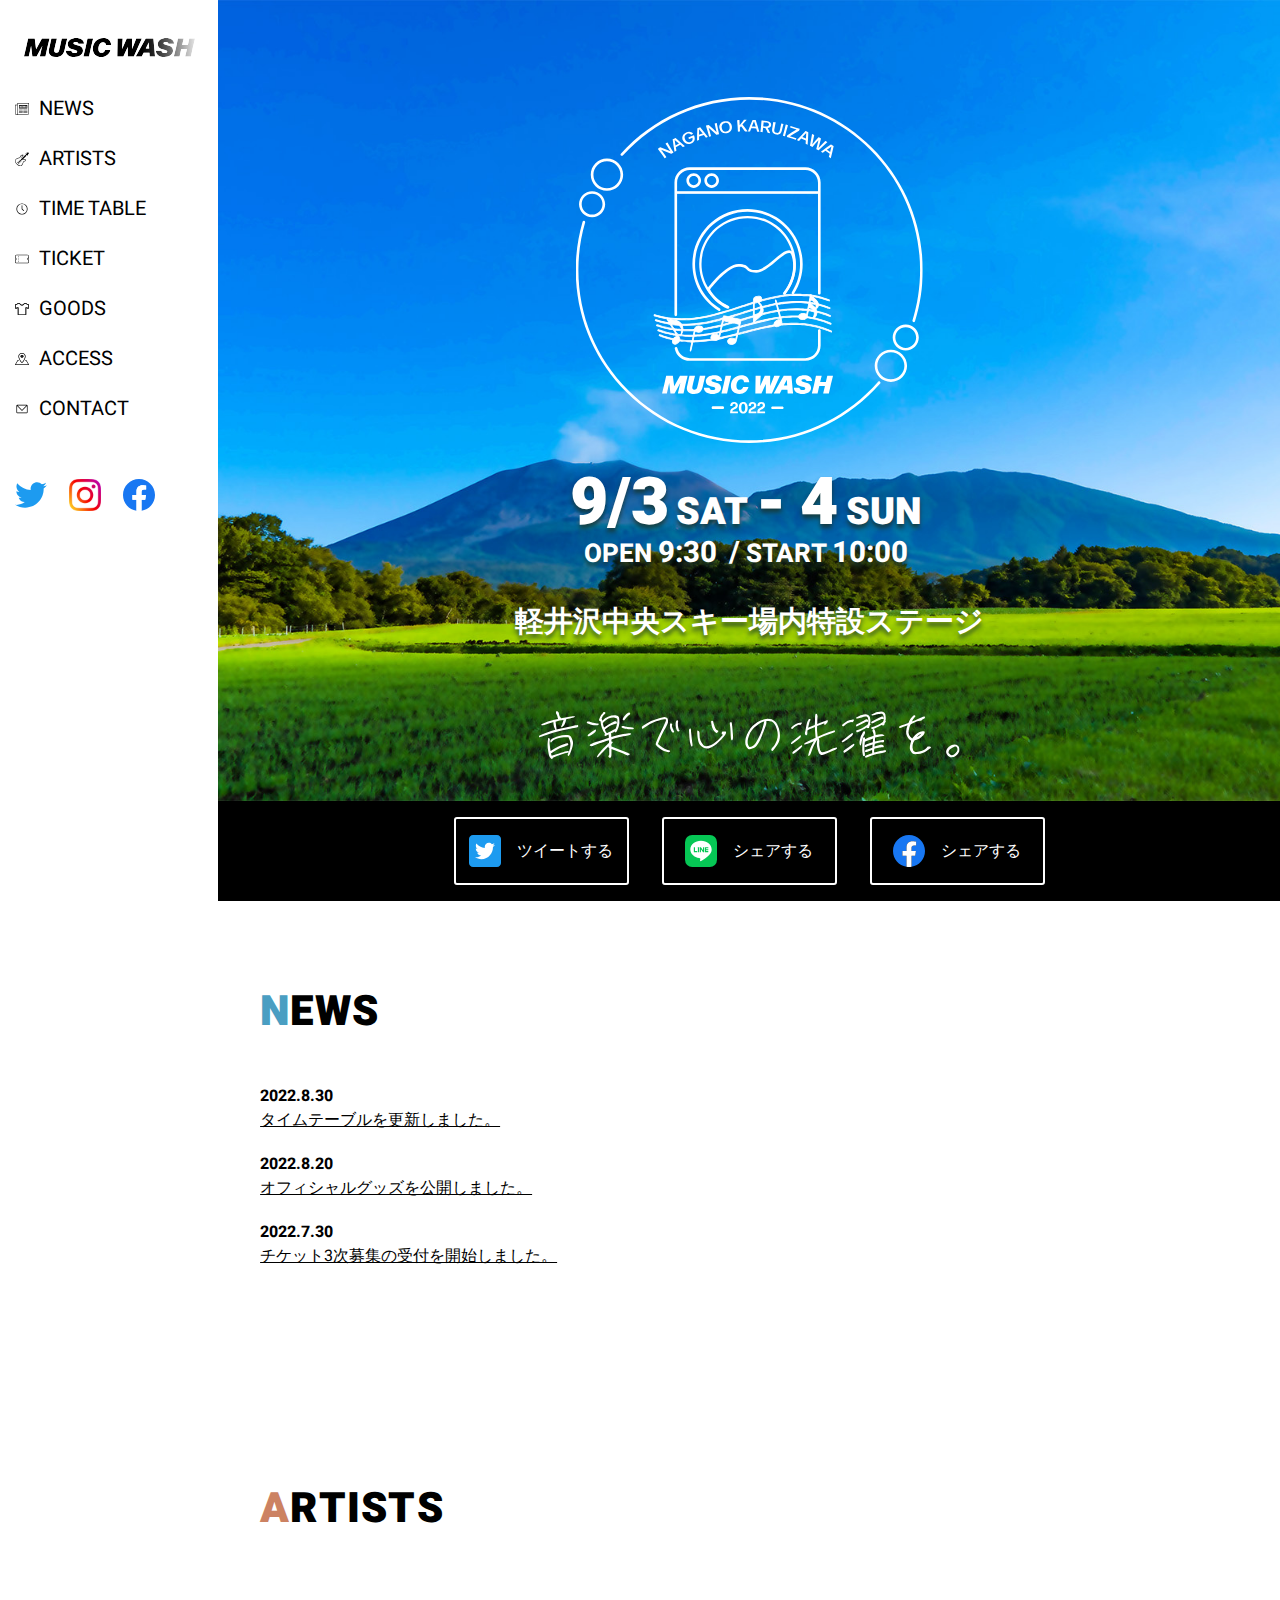
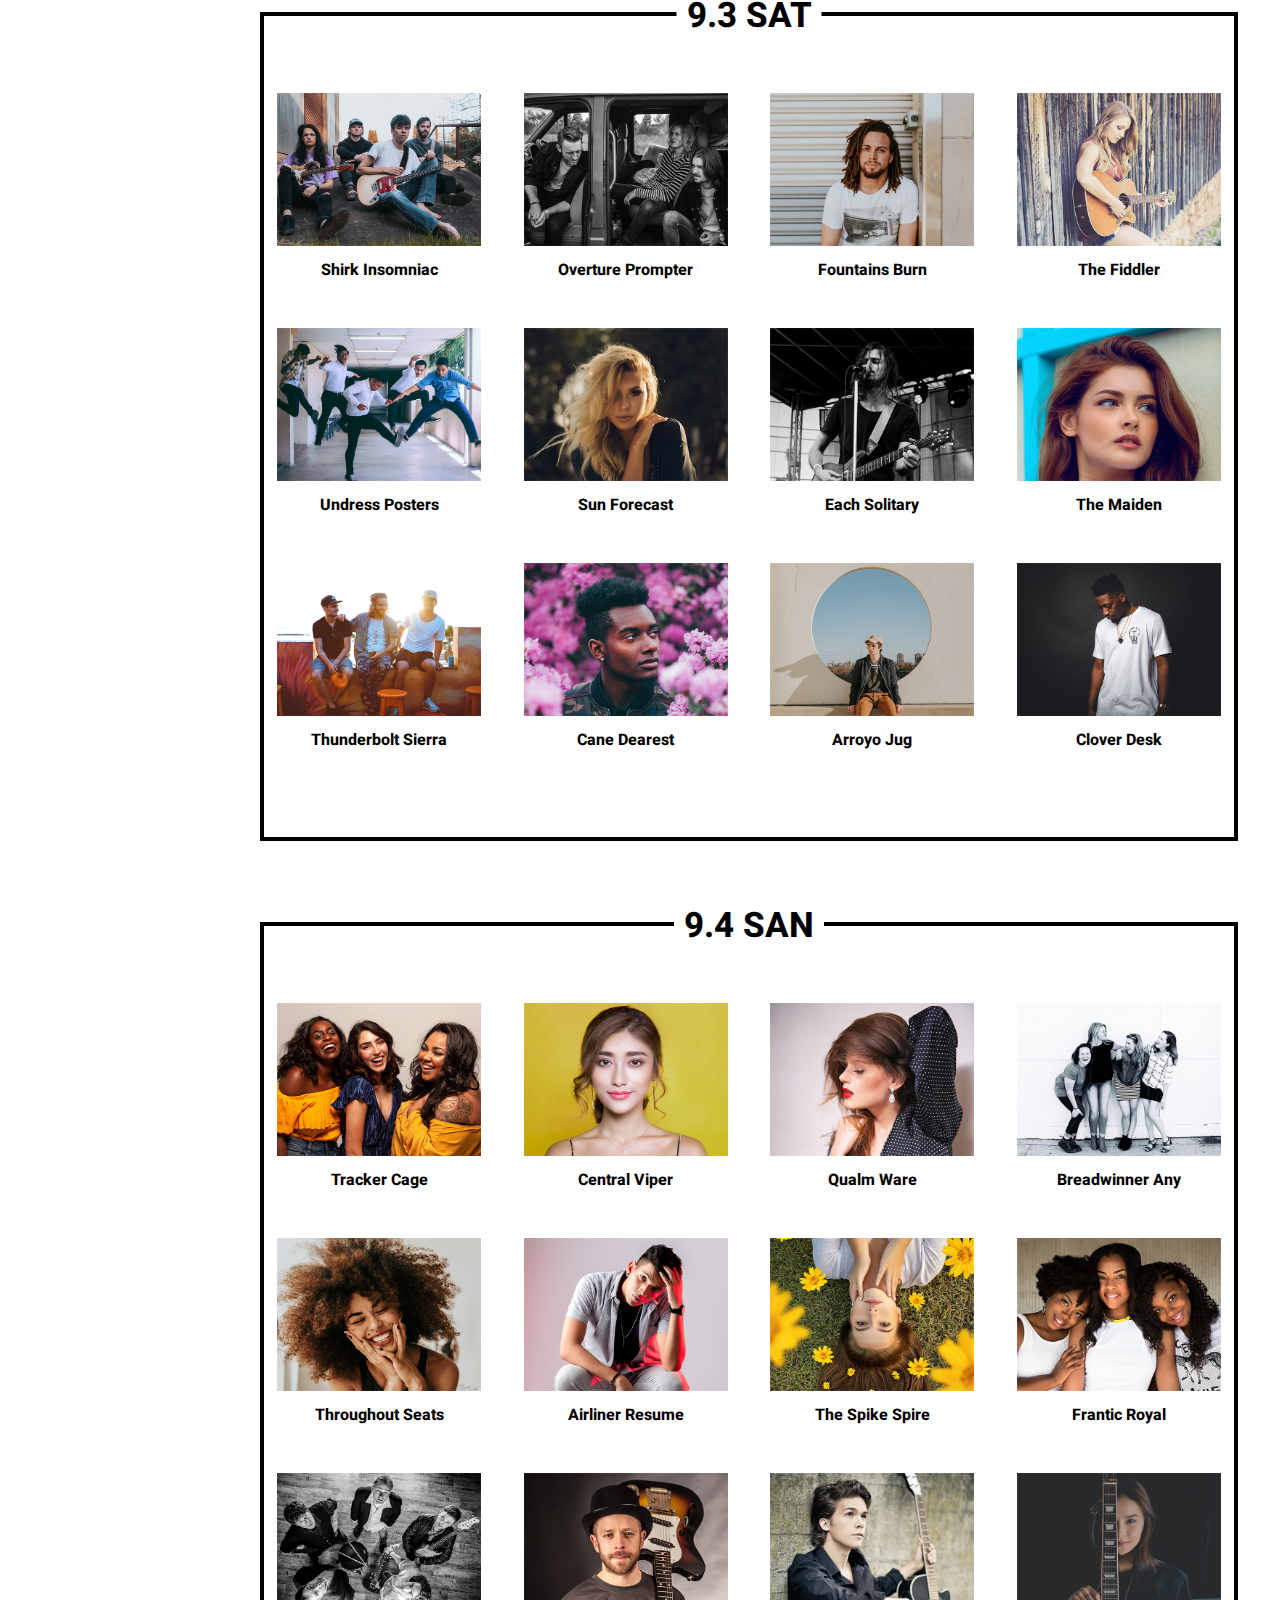
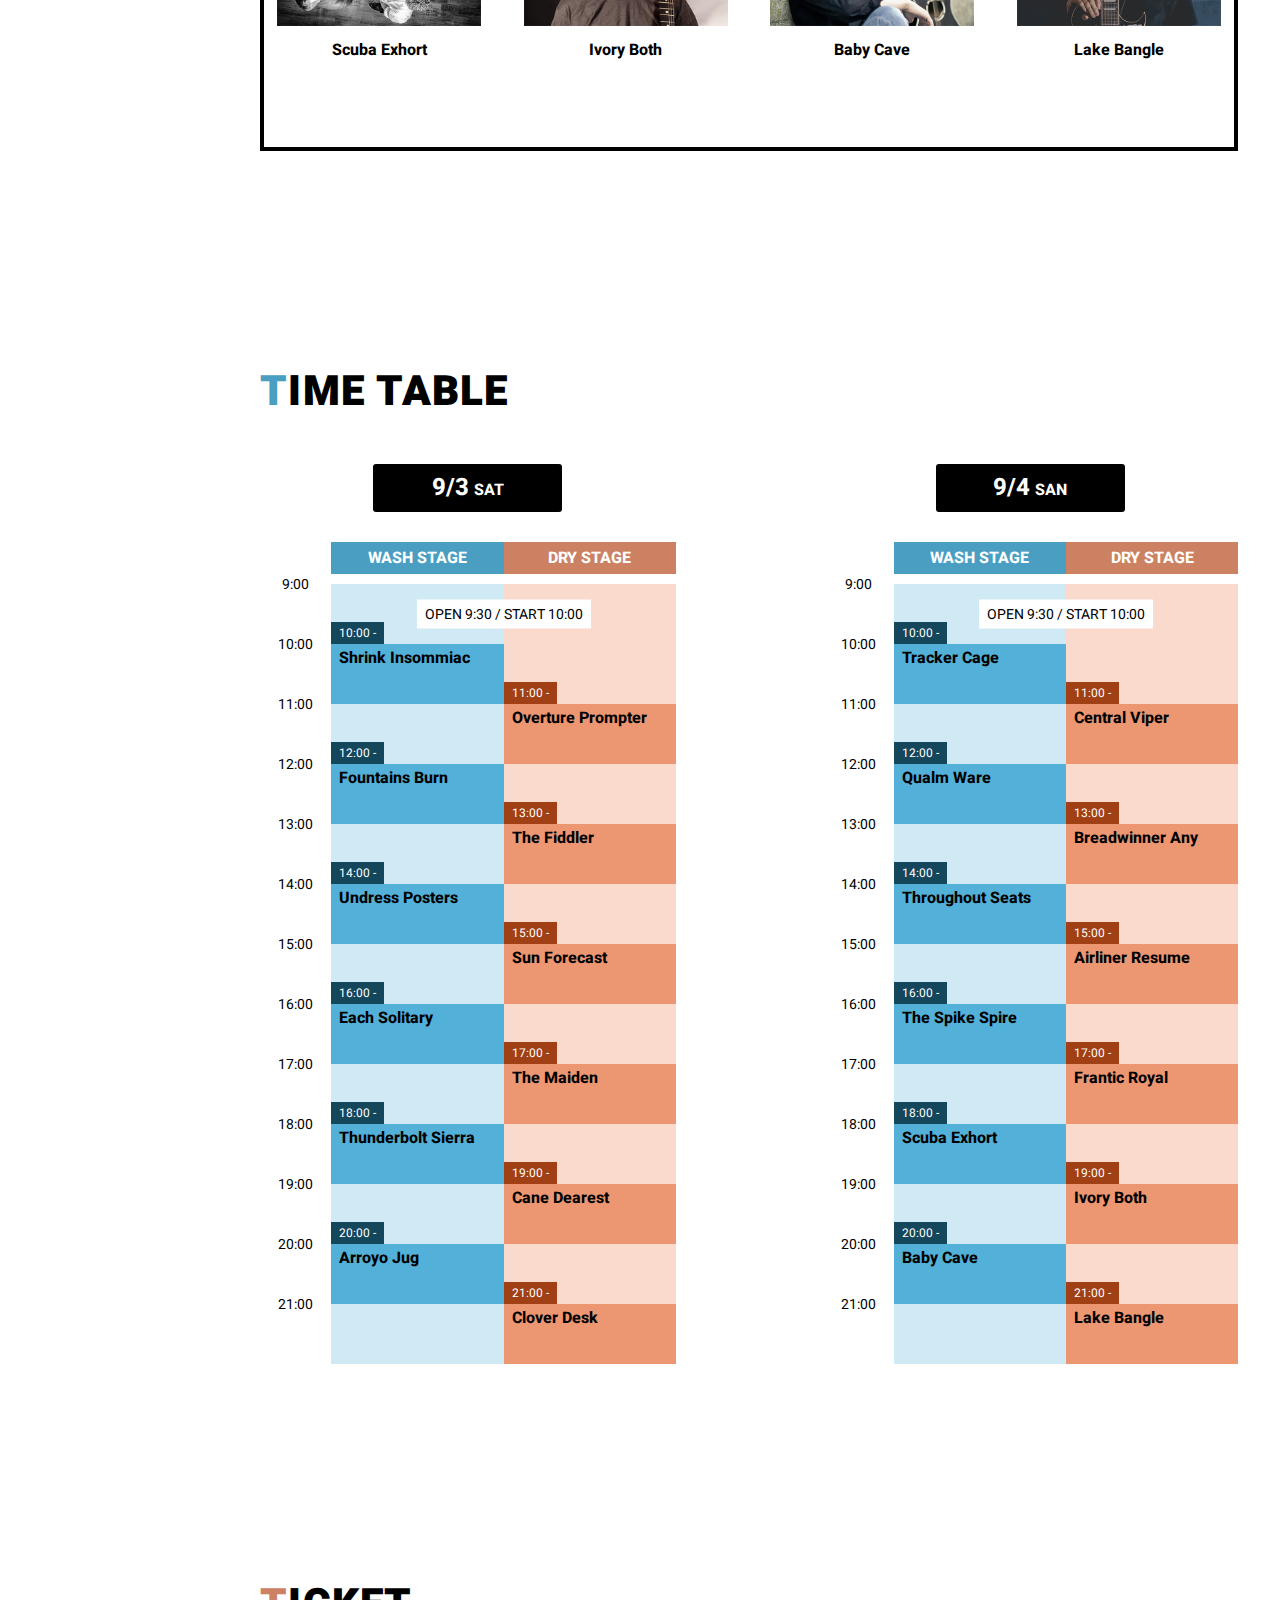
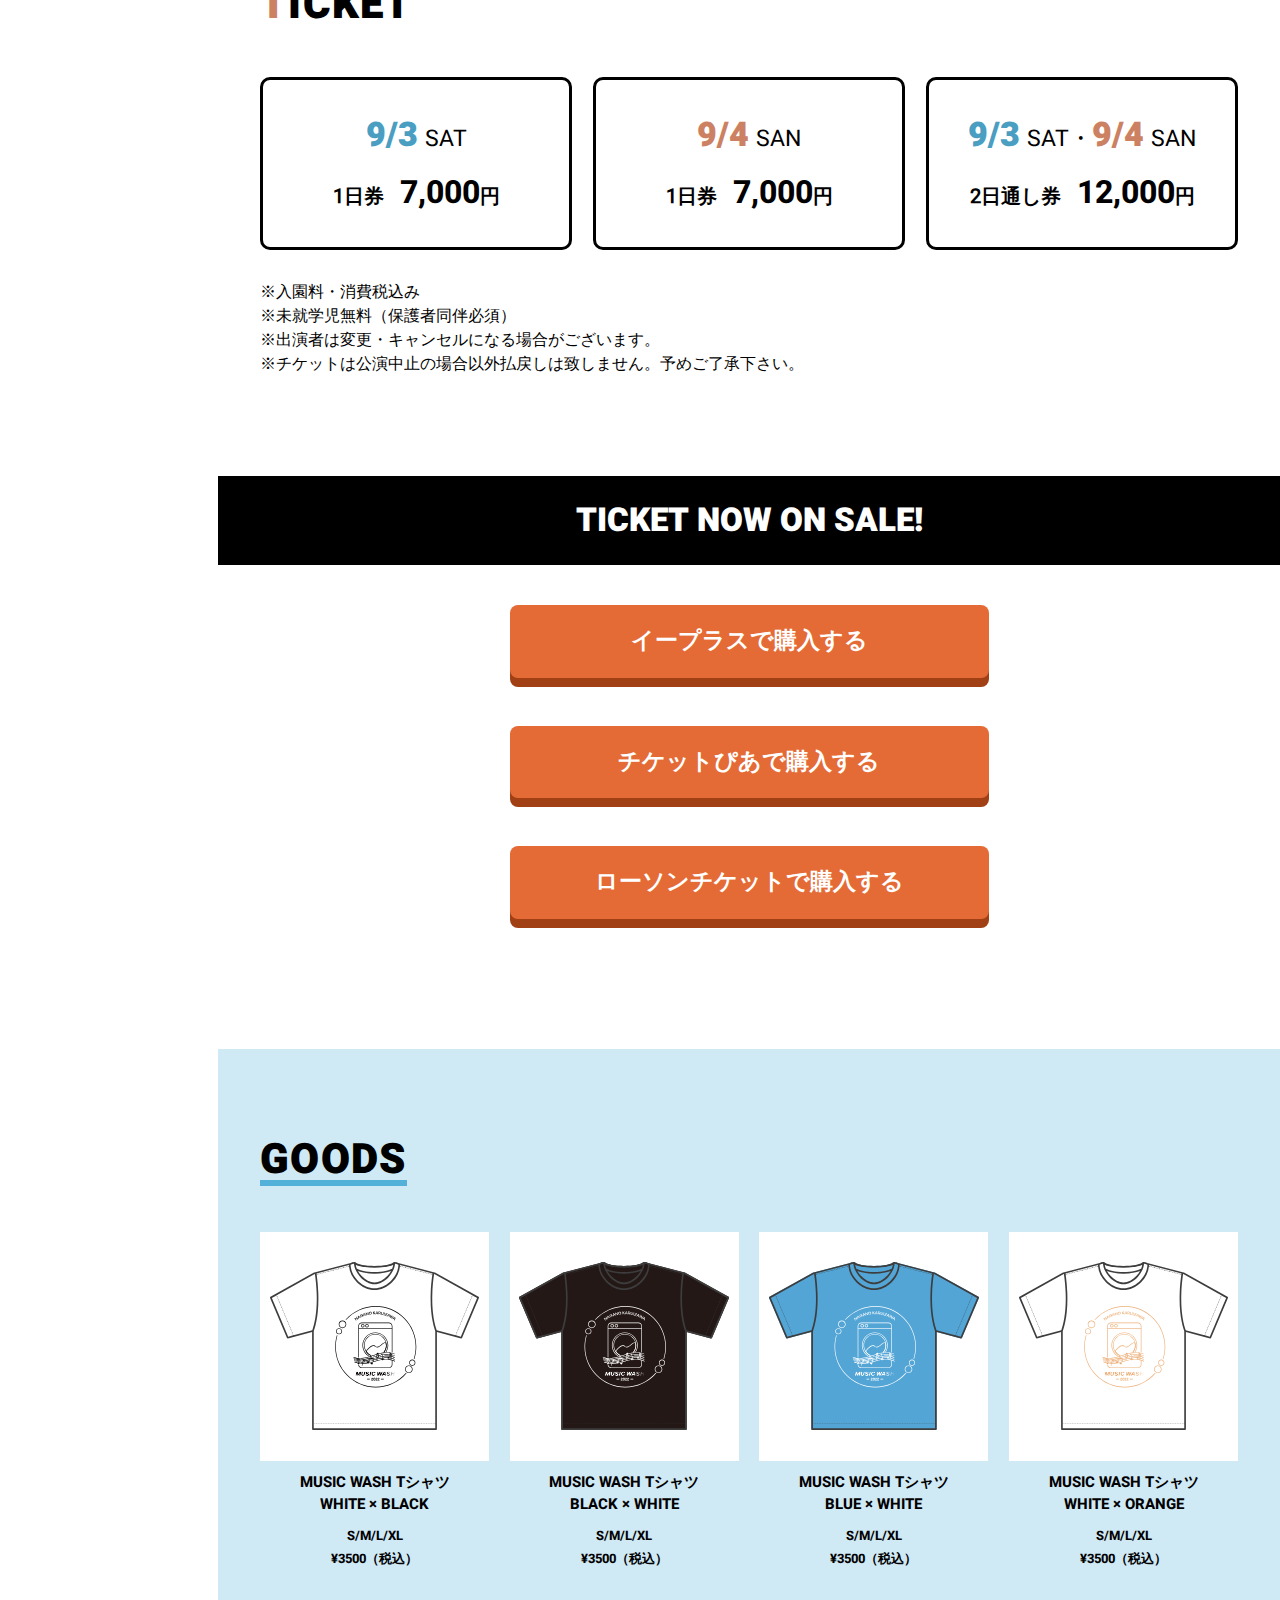
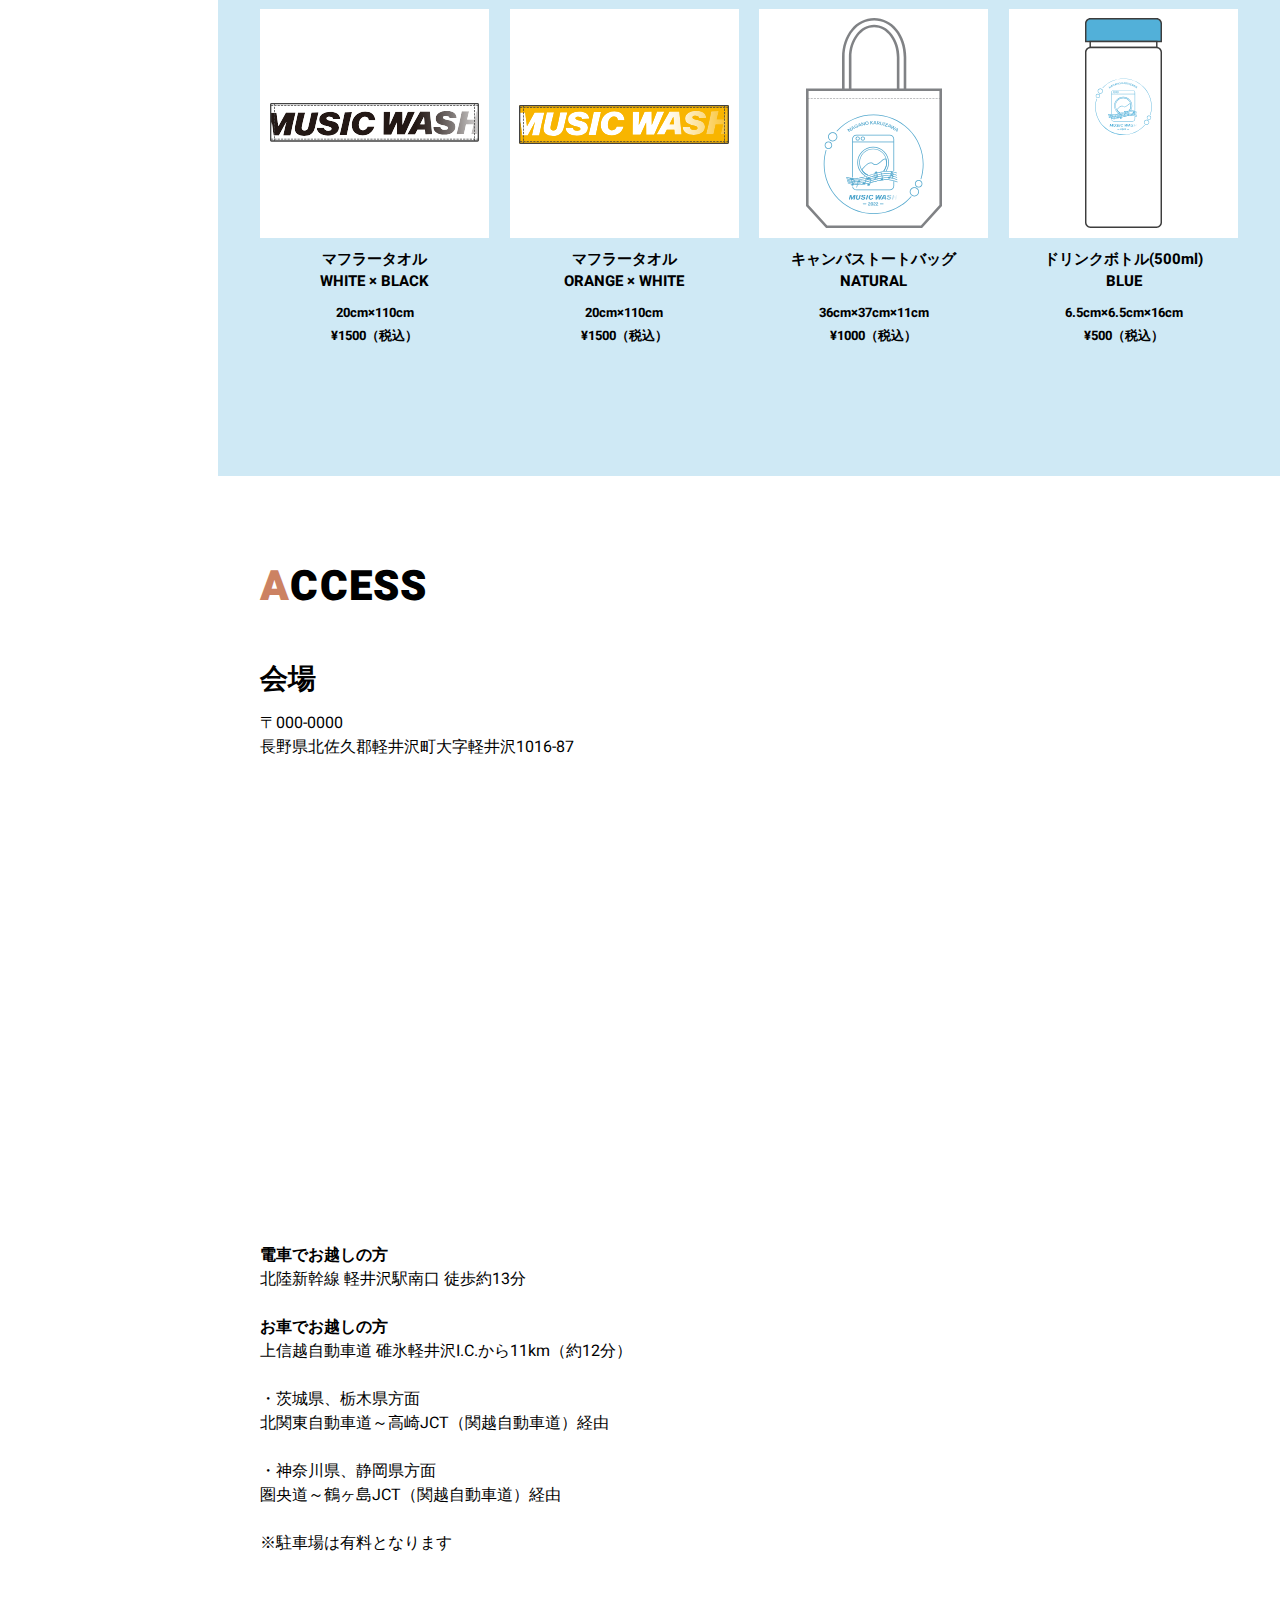
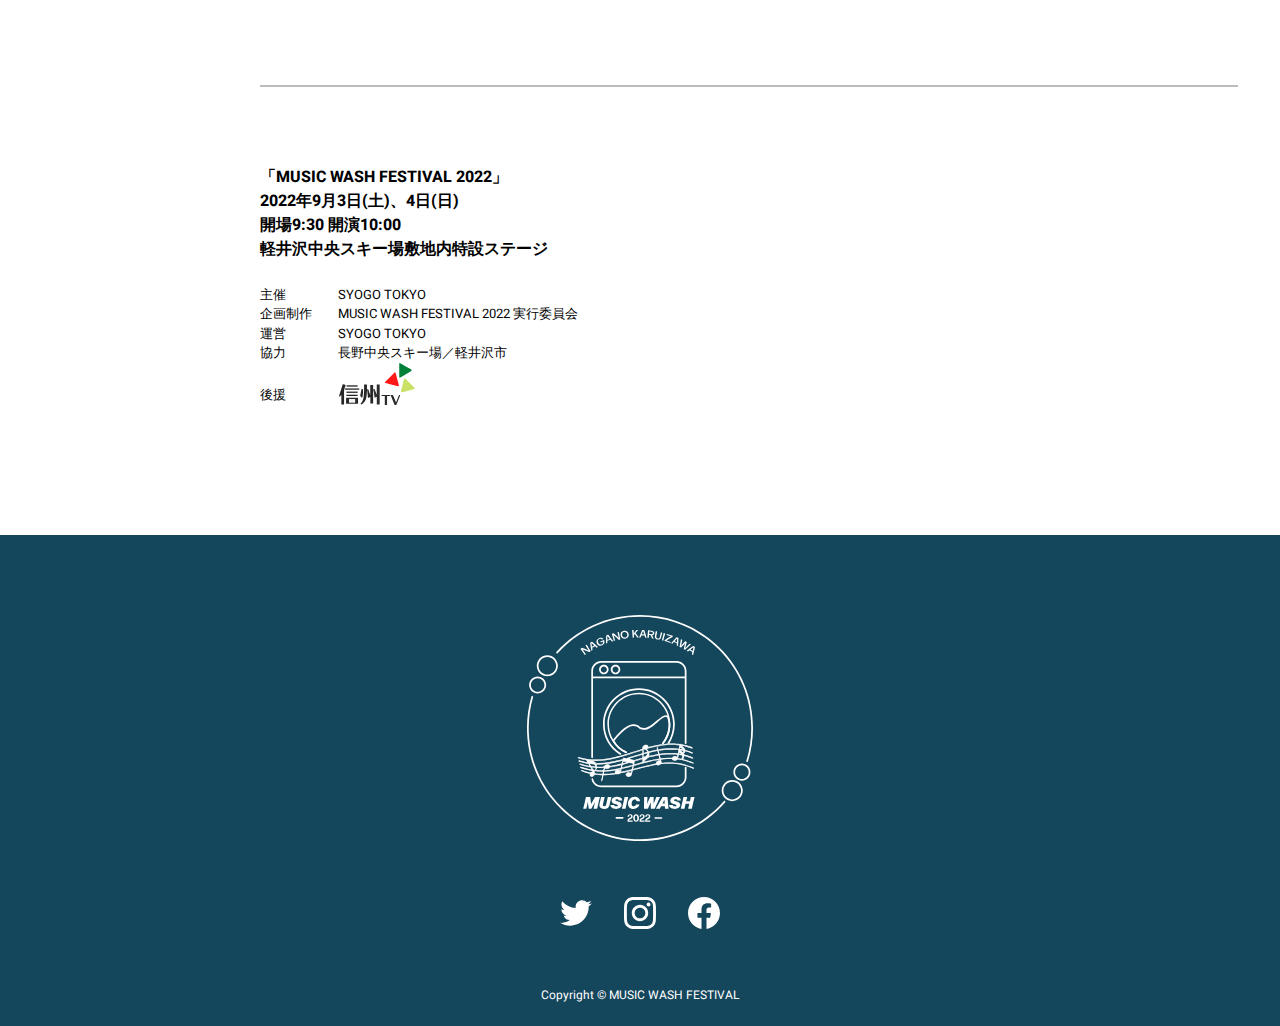
==== index.html @ 89141baf "コンタクトフォーム　ボタンの位置調整" ====
<!DOCTYPE html>
<html lang="ja">
  <head>
    <meta charset="UTF-8" />
    <meta http-equiv="X-UA-Compatible" content="IE=edge" />
    <meta name="viewport" content="width=device-width, initial-scale=1.0" />
    <meta name="robots" content="noindex, nofollow" />
    <meta
      name="description"
      content="MUSIC WASHは、長野県軽井沢の軽井沢中央スキー場で2022年9月3日・4日の2日間開催される音楽フェスティバルです。チケット公表販売中！"
    />
    <title>MUSIC WASH | 長野県軽井沢で行われる音楽フェス</title>
    <link rel="stylesheet" href="css/reset.css" />
    <link rel="stylesheet" href="css/style.css" />
    <link
      rel="stylesheet"
      href="https://cdnjs.cloudflare.com/ajax/libs/font-awesome/6.1.2/css/all.min.css"
      integrity="sha512-1sCRPdkRXhBV2PBLUdRb4tMg1w2YPf37qatUFeS7zlBy7jJI8Lf4VHwWfZZfpXtYSLy85pkm9GaYVYMfw5BC1A=="
      crossorigin="anonymous"
      referrerpolicy="no-referrer"
    />
    <script src="https://ajax.googleapis.com/ajax/libs/jquery/3.6.0/jquery.min.js"></script>
    <script src="js/script.js" defer></script>
  </head>
  <body>
    <!-- ハンバーガークリックで表示されるレイヤー -->
    <div id="coverlayer"></div>
    <!--ハンバーガーボタン-->
    <div class="btnHamburger">
      <span class="line line_01"></span>
      <span class="line line_02"></span>
      <span class="line line_03"></span>
    </div>
    <!--.btnHamburgerの終了タグ-->
    <aside>
      <header>
        <div class="inner">
          <h1>
            <a href="#">
              <img
                src="images/logo/logotypo.svg"
                alt="長野県軽井沢の軽井沢中央スキー場で2022年9月3日・4日の2日間開催される音楽フェスティバル「MUSIC WASH」のロゴ"
              />
            </a>
          </h1>
          <a href="#ticket" class="btnTicket"><i class="fa-solid fa-ticket-simple icon"></i>TICKET</a>
        </div>
      </header>
      <div class="drawer_menu">
        <nav>
          <ul>
            <li><img src="images/nav/news_icon.svg" alt="" /><a href="#news">NEWS</a></li>
            <li><img src="images/nav/artist-icon.svg" alt="" /><a href="#artists">ARTISTS</a></li>
            <li><img src="images/nav/time_table_icon.svg" alt="" /><a href="#time_table">TIME&nbsp;TABLE</a></li>
            <li><img src="images/nav/ticket_icon.svg" alt="" /><a href="#ticket">TICKET</a></li>
            <li><img src="images/nav/goods_icon.svg" alt="" /><a href="#goods">GOODS</a></li>
            <li><img src="images/nav/access_icon.svg" alt="" /><a href="#access">ACCESS</a></li>
            <li><img src="images/nav/contact_icon.svg" alt="" /><a href="contact.html">CONTACT</a></li>
          </ul>
        </nav>
        <div class="sns_link">
          <div>
            <a href="https://twitter.com/twitterjp"><img src="images/sns/twitter_blue.svg" alt="Twitterアイコン" /></a>
          </div>
          <div>
            <a href="https://www.instagram.com/instagram/"
              ><img src="images/sns/Instagram_gradient@96.png" alt="Instagramアイコン"
            /></a>
          </div>
          <div>
            <a href="https://www.facebook.com/facebook/?brand_redir=123739327653840"
              ><img src="images/sns/facebook_blue.svg" alt="Facebookアイコン"
            /></a>
          </div>
        </div>
      </div>
      <!--.sns_linkの終了タグ-->
    </aside>
    <div class="top_main">
      <div class="logo"><img src="images/logo/logomark_white.svg" alt="" /></div>
      <p class="date">9/3<span class="day">SAT</span><span class="symbol">-</span>4<span class="day">SUN</span></p>
      <p class="time">OPEN<span>9:30</span><span>/</span>START<span>10:00</span></p>
      <p class="place">軽井沢中央スキー場内特設ステージ</p>
      <div class="message"><img src="images/top_main/message_white.svg" alt="音楽で心の洗濯を。" /></div>
    </div>
    <!--top_main.の終了タグ-->
    <!--		TODO:シェアするURL修正、サーバに上げて動作確認-->
    <div class="sns_share">
      <ul>
        <li>
          <img src="images/sns/twitter_rounded_square_blue.svg" alt="Twitterアイコン" />
          <a
            href="http://twitter.com/share?url=https://www.google.com/&text=MUSIC%20WASH%20FESTIVAL%202022チケット販売中！&hashtags=musicwash"
            target="_blank"
            >ツイートする</a
          >
        </li>
        <li>
          <img src="images/sns/line.svg" alt="LINEアイコン" />

          <a href="https://social-plugins.line.me/lineit/share?url=https%3A%2F%2Fwww.google.com%2F" target="_blank"
            >シェアする</a
          >
        </li>
        <li>
          <img src="images/sns/facebook_blue.svg" alt="Facebookアイコン" />
          <a href="http://www.facebook.com/share.php?u=https://www.google.com/" target="_blank">シェアする</a>
        </li>
      </ul>
    </div>
    <!--.sns_shareの終了タグ-->
    <main>
      <article id="news">
        <div class="inner">
          <h2><span>N</span>EWS</h2>
          <dl>
            <dt>2022.8.30</dt>
            <dd><a href="#time_table">タイムテーブルを更新しました。</a></dd>
            <dt>2022.8.20</dt>
            <dd><a href="#goods">オフィシャルグッズを公開しました。</a></dd>
            <dt>2022.7.30</dt>
            <dd><a href="#ticket">チケット3次募集の受付を開始しました。</a></dd>
          </dl>
        </div>
        <!--inner.の終了タグ-->
      </article>
      <article id="artists">
        <div class="inner">
          <h2><span>A</span>RTISTS</h2>
          <section>
            <h3>9.3&nbsp;SAT</h3>
            <!-- TODO:クリックでモーダルを出す -->
            <div>
              <div>
                <picture>
                  <source
                    media="(max-width: 599px)"
                    srcset="images/artists/artist_1_sp@843.jpg 2x, images/artists/artist_1_sp@843.jpg 3x"
                  />
                  <source media="(max-width: 979px)" srcset="images/artists/artist_1_pc_tab@562.jpg 2x" />
                  <img src="images/artists/artist_1_pc_tab@562.jpg" alt="Shirk Insomniacのアーティスト写真" />
                </picture>
              </div>
              <p>Shirk Insomniac</p>
            </div>
            <div>
              <div>
                <picture>
                  <source
                    media="(max-width: 599px)"
                    srcset="images/artists/artist_2_sp@843.jpg 2x, images/artists/artist_2_sp@843.jpg 3x"
                  />
                  <source media="(max-width: 979px)" srcset="images/artists/artist_2_pc_tab@562.jpg 2x" />
                  <img src="images/artists/artist_2_pc_tab@562.jpg" alt="Overture Prompterのアーティスト写真" />
                </picture>
              </div>
              <p>Overture Prompter</p>
            </div>
            <div>
              <div>
                <picture>
                  <source
                    media="(max-width: 599px)"
                    srcset="images/artists/artist_3_sp@843.jpg 2x, images/artists/artist_3_sp@843.jpg 3x"
                  />
                  <source media="(max-width: 979px)" srcset="images/artists/artist_3_pc_tab@562.jpg 2x" />
                  <img src="images/artists/artist_3_pc_tab@562.jpg" alt="Fountains Burnのアーティスト写真" />
                </picture>
              </div>
              <p>Fountains Burn</p>
            </div>
            <div>
              <div>
                <picture>
                  <source
                    media="(max-width: 599px)"
                    srcset="images/artists/artist_4_sp@843.jpg 2x, images/artists/artist_4_sp@843.jpg 3x"
                  />
                  <source media="(max-width: 979px)" srcset="images/artists/artist_4_pc_tab@562.jpg 2x" />
                  <img src="images/artists/artist_4_pc_tab@562.jpg" alt="The Fiddlerのアーティスト写真" />
                </picture>
              </div>
              <p>The Fiddler</p>
            </div>
            <div>
              <div>
                <picture>
                  <source
                    media="(max-width: 599px)"
                    srcset="images/artists/artist_5_sp@843.jpg 2x, images/artists/artist_5_sp@843.jpg 3x"
                  />
                  <source media="(max-width: 979px)" srcset="images/artists/artist_5_pc_tab@562.jpg 2x" />
                  <img src="images/artists/artist_5_pc_tab@562.jpg" alt="Undress Postersのアーティスト写真" />
                </picture>
              </div>
              <p>Undress Posters</p>
            </div>
            <div>
              <div>
                <picture>
                  <source
                    media="(max-width: 599px)"
                    srcset="images/artists/artist_6_sp@843.jpg 2x, images/artists/artist_6_sp@843.jpg 3x"
                  />
                  <source media="(max-width: 979px)" srcset="images/artists/artist_6_pc_tab@562.jpg 2x" />
                  <img src="images/artists/artist_6_pc_tab@562.jpg" alt="Sun Forecastのアーティスト写真" />
                </picture>
              </div>
              <p>Sun Forecast</p>
            </div>
            <div>
              <div>
                <picture>
                  <source
                    media="(max-width: 599px)"
                    srcset="images/artists/artist_7_sp@843.jpg 2x, images/artists/artist_7_sp@843.jpg 3x"
                  />
                  <source media="(max-width: 979px)" srcset="images/artists/artist_7_pc_tab@562.jpg 2x" />
                  <img src="images/artists/artist_7_pc_tab@562.jpg" alt="Each Solitaryのアーティスト写真" />
                </picture>
              </div>
              <p>Each Solitary</p>
            </div>
            <div>
              <div>
                <picture>
                  <source
                    media="(max-width: 599px)"
                    srcset="images/artists/artist_8_sp@843.jpg 2x, images/artists/artist_8_sp@843.jpg 3x"
                  />
                  <source media="(max-width: 979px)" srcset="images/artists/artist_8_pc_tab@562.jpg 2x" />
                  <img src="images/artists/artist_8_pc_tab@562.jpg" alt="The Maidenのアーティスト写真" />
                </picture>
              </div>
              <p>The Maiden</p>
            </div>
            <div>
              <div>
                <picture>
                  <source
                    media="(max-width: 599px)"
                    srcset="images/artists/artist_9_sp@843.jpg 2x, images/artists/artist_9_sp@843.jpg 3x"
                  />
                  <source media="(max-width: 979px)" srcset="images/artists/artist_9_pc_tab@562.jpg 2x" />
                  <img src="images/artists/artist_9_pc_tab@562.jpg" alt="Thunderbolt Sierraのアーティスト写真" />
                </picture>
              </div>
              <p>Thunderbolt Sierra</p>
            </div>
            <div>
              <div>
                <picture>
                  <source
                    media="(max-width: 599px)"
                    srcset="images/artists/artist_10_sp@843.jpg 2x, images/artists/artist_10_sp@843.jpg 3x"
                  />
                  <source media="(max-width: 979px)" srcset="images/artists/artist_10_pc_tab@562.jpg 2x" />
                  <img src="images/artists/artist_10_pc_tab@562.jpg" alt="Cane Dearestのアーティスト写真" />
                </picture>
              </div>
              <p>Cane Dearest</p>
            </div>
            <div>
              <div>
                <picture>
                  <source
                    media="(max-width: 599px)"
                    srcset="images/artists/artist_11_sp@843.jpg 2x, images/artists/artist_11_sp@843.jpg 3x"
                  />
                  <source media="(max-width: 979px)" srcset="images/artists/artist_11_pc_tab@562.jpg 2x" />
                  <img src="images/artists/artist_11_pc_tab@562.jpg" alt="Arroyo Jugのアーティスト写真" />
                </picture>
              </div>
              <p>Arroyo Jug</p>
            </div>
            <div>
              <div>
                <picture>
                  <source
                    media="(max-width: 599px)"
                    srcset="images/artists/artist_12_sp@843.jpg 2x, images/artists/artist_12_sp@843.jpg 3x"
                  />
                  <source media="(max-width: 979px)" srcset="images/artists/artist_12_pc_tab@562.jpg 2x" />
                  <img src="images/artists/artist_12_pc_tab@562.jpg" alt="Clover Deskのアーティスト写真" />
                </picture>
              </div>
              <p>Clover Desk</p>
            </div>
          </section>
          <section>
            <h3>9.4&nbsp;SAN</h3>
            <div>
              <div>
                <picture>
                  <source
                    media="(max-width: 599px)"
                    srcset="images/artists/artist_13_sp@843.jpg 2x, images/artists/artist_13_sp@843.jpg 3x"
                  />
                  <source media="(max-width: 979px)" srcset="images/artists/artist_13_pc_tab@562.jpg 2x" />
                  <img src="images/artists/artist_13_pc_tab@562.jpg" alt="Tracker Cageのアーティスト写真" />
                </picture>
              </div>
              <p>Tracker Cage</p>
            </div>
            <div>
              <div>
                <picture>
                  <source
                    media="(max-width: 599px)"
                    srcset="images/artists/artist_14_sp@843.jpg 2x, images/artists/artist_14_sp@843.jpg 3x"
                  />
                  <source media="(max-width: 979px)" srcset="images/artists/artist_14_pc_tab@562.jpg 2x" />
                  <img src="images/artists/artist_14_pc_tab@562.jpg" alt="Central Viperのアーティスト写真" />
                </picture>
              </div>
              <p>Central Viper</p>
            </div>
            <div>
              <div>
                <picture>
                  <source
                    media="(max-width: 599px)"
                    srcset="images/artists/artist_15_sp@843.jpg 2x, images/artists/artist_15_sp@843.jpg 3x"
                  />
                  <source media="(max-width: 979px)" srcset="images/artists/artist_15_pc_tab@562.jpg 2x" />
                  <img src="images/artists/artist_15_pc_tab@562.jpg" alt="Qualm Wareのアーティスト写真" />
                </picture>
              </div>
              <p>Qualm Ware</p>
            </div>
            <div>
              <div>
                <picture>
                  <source
                    media="(max-width: 599px)"
                    srcset="images/artists/artist_16_sp@843.jpg 2x, images/artists/artist_16_sp@843.jpg 3x"
                  />
                  <source media="(max-width: 979px)" srcset="images/artists/artist_16_pc_tab@562.jpg 2x" />
                  <img src="images/artists/artist_16_pc_tab@562.jpg" alt="Breadwinner Anyのアーティスト写真" />
                </picture>
              </div>
              <p>Breadwinner Any</p>
            </div>
            <div>
              <div>
                <picture>
                  <source
                    media="(max-width: 599px)"
                    srcset="images/artists/artist_17_sp@843.jpg 2x, images/artists/artist_17_sp@843.jpg 3x"
                  />
                  <source media="(max-width: 979px)" srcset="images/artists/artist_17_pc_tab@562.jpg 2x" />
                  <img src="images/artists/artist_17_pc_tab@562.jpg" alt="Throughout Seatsのアーティスト写真" />
                </picture>
              </div>
              <p>Throughout Seats</p>
            </div>
            <div>
              <div>
                <picture>
                  <source
                    media="(max-width: 599px)"
                    srcset="images/artists/artist_18_sp@843.jpg 2x, images/artists/artist_18_sp@843.jpg 3x"
                  />
                  <source media="(max-width: 979px)" srcset="images/artists/artist_18_pc_tab@562.jpg 2x" />
                  <img src="images/artists/artist_18_pc_tab@562.jpg" alt="Airliner Resumeのアーティスト写真" />
                </picture>
              </div>
              <p>Airliner Resume</p>
            </div>
            <div>
              <div>
                <picture>
                  <source
                    media="(max-width: 599px)"
                    srcset="images/artists/artist_19_sp@843.jpg 2x, images/artists/artist_19_sp@843.jpg 3x"
                  />
                  <source media="(max-width: 979px)" srcset="images/artists/artist_19_pc_tab@562.jpg 2x" />
                  <img src="images/artists/artist_19_pc_tab@562.jpg" alt="The Spike Spireのアーティスト写真" />
                </picture>
              </div>
              <p>The Spike Spire</p>
            </div>
            <div>
              <div>
                <picture>
                  <source
                    media="(max-width: 599px)"
                    srcset="images/artists/artist_20_sp@843.jpg 2x, images/artists/artist_20_sp@843.jpg 3x"
                  />
                  <source media="(max-width: 979px)" srcset="images/artists/artist_20_pc_tab@562.jpg 2x" />
                  <img src="images/artists/artist_20_pc_tab@562.jpg" alt="Frantic Royalのアーティスト写真" />
                </picture>
              </div>
              <p>Frantic Royal</p>
            </div>
            <div>
              <div>
                <picture>
                  <source
                    media="(max-width: 599px)"
                    srcset="images/artists/artist_21_sp@843.jpg 2x, images/artists/artist_21_sp@843.jpg 3x"
                  />
                  <source media="(max-width: 979px)" srcset="images/artists/artist_21_pc_tab@562.jpg 2x" />
                  <img src="images/artists/artist_21_pc_tab@562.jpg" alt="Scuba Exhortのアーティスト写真" />
                </picture>
              </div>
              <p>Scuba Exhort</p>
            </div>
            <div>
              <div>
                <picture>
                  <source
                    media="(max-width: 599px)"
                    srcset="images/artists/artist_22_sp@843.jpg 2x, images/artists/artist_22_sp@843.jpg 3x"
                  />
                  <source media="(max-width: 979px)" srcset="images/artists/artist_22_pc_tab@562.jpg 2x" />
                  <img src="images/artists/artist_22_pc_tab@562.jpg" alt="Ivory Bothのアーティスト写真" />
                </picture>
              </div>
              <p>Ivory Both</p>
            </div>
            <div>
              <div>
                <picture>
                  <source
                    media="(max-width: 599px)"
                    srcset="images/artists/artist_23_sp@843.jpg 2x, images/artists/artist_23_sp@843.jpg 3x"
                  />
                  <source media="(max-width: 979px)" srcset="images/artists/artist_23_pc_tab@562.jpg 2x" />
                  <img src="images/artists/artist_23_pc_tab@562.jpg" alt="Baby Caveのアーティスト写真" />
                </picture>
              </div>
              <p>Baby Cave</p>
            </div>
            <div>
              <div>
                <picture>
                  <source
                    media="(max-width: 599px)"
                    srcset="images/artists/artist_24_sp@843.jpg 2x, images/artists/artist_24_sp@843.jpg 3x"
                  />
                  <source media="(max-width: 979px)" srcset="images/artists/artist_24_pc_tab@562.jpg 2x" />
                  <img src="images/artists/artist_24_pc_tab@562.jpg" alt="Lake Bangleのアーティスト写真" />
                </picture>
              </div>
              <p>Lake Bangle</p>
            </div>
          </section>
        </div>
        <!--inner.の終了タグ-->
      </article>
      <article id="time_table">
        <div class="inner">
          <h2><span>T</span>IME TABLE</h2>
          <div class="date_select is_active">9/3<span>SAT</span></div>
          <div class="date_select">9/4<span>SAN</span></div>
          <div class="date_labels">
            <div class="date_label_outer">
              <div class="date_label">9/3<span>SAT</span></div>
            </div>
            <div class="date_label_outer">
              <div class="date_label">9/4<span>SAN</span></div>
            </div>
          </div>
          <div class="time_table">
            <div class="time_table_row heading">
              <div class="time"></div>
              <div class="stage stage_1">
                <div>WASH&nbsp;STAGE</div>
              </div>
              <div class="stage stage_2">
                <div>DRY&nbsp;STAGE</div>
              </div>
            </div>
            <!--.time_table_rowの終了タグ-->
            <div class="time_table_row">
              <div class="time">
                <div>9:00</div>
              </div>
              <div class="stage stage_1"></div>
              <div class="stage stage_2"></div>
            </div>
            <!--.time_table_rowの終了タグ-->
            <div class="time_table_row">
              <div class="time">
                <div>10:00</div>
              </div>
              <div class="stage stage_1">
                <div class="artist_name">Shrink Insommiac</div>
                <div class="time_label">10:00&nbsp;-</div>
              </div>
              <div class="stage stage_2"></div>
            </div>
            <!--.time_table_rowの終了タグ-->
            <div class="time_table_row">
              <div class="time">
                <div>11:00</div>
              </div>
              <div class="stage stage_1"></div>
              <div class="stage stage_2">
                <div class="artist_name">Overture Prompter</div>
                <div class="time_label">11:00&nbsp;-</div>
              </div>
            </div>
            <!--.time_table_rowの終了タグ-->
            <div class="time_table_row">
              <div class="time">
                <div>12:00</div>
              </div>
              <div class="stage stage_1">
                <div class="artist_name">Fountains Burn</div>
                <div class="time_label">12:00&nbsp;-</div>
              </div>
              <div class="stage stage_2"></div>
            </div>
            <!--.time_table_rowの終了タグ-->
            <div class="time_table_row">
              <div class="time">
                <div>13:00</div>
              </div>
              <div class="stage stage_1"></div>
              <div class="stage stage_2">
                <div class="artist_name">The Fiddler</div>
                <div class="time_label">13:00&nbsp;-</div>
              </div>
            </div>
            <!--.time_table_rowの終了タグ-->
            <div class="time_table_row">
              <div class="time">
                <div>14:00</div>
              </div>
              <div class="stage stage_1">
                <div class="artist_name">Undress Posters</div>
                <div class="time_label">14:00&nbsp;-</div>
              </div>
              <div class="stage stage_2"></div>
            </div>
            <!--.time_table_rowの終了タグ-->
            <div class="time_table_row">
              <div class="time">
                <div>15:00</div>
              </div>
              <div class="stage stage_1"></div>
              <div class="stage stage_2">
                <div class="artist_name">Sun Forecast</div>
                <div class="time_label">15:00&nbsp;-</div>
              </div>
            </div>
            <!--.time_table_rowの終了タグ-->
            <div class="time_table_row">
              <div class="time">
                <div>16:00</div>
              </div>
              <div class="stage stage_1">
                <div class="artist_name">Each Solitary</div>
                <div class="time_label">16:00&nbsp;-</div>
              </div>
              <div class="stage stage_2"></div>
            </div>
            <!--.time_table_rowの終了タグ-->
            <div class="time_table_row">
              <div class="time">
                <div>17:00</div>
              </div>
              <div class="stage stage_1"></div>
              <div class="stage stage_2">
                <div class="artist_name">The Maiden</div>
                <div class="time_label">17:00&nbsp;-</div>
              </div>
            </div>
            <!--.time_table_rowの終了タグ-->
            <div class="time_table_row">
              <div class="time">
                <div>18:00</div>
              </div>
              <div class="stage stage_1">
                <div class="artist_name">Thunderbolt Sierra</div>
                <div class="time_label">18:00&nbsp;-</div>
              </div>
              <div class="stage stage_2"></div>
            </div>
            <!--.time_table_rowの終了タグ-->
            <div class="time_table_row">
              <div class="time">
                <div>19:00</div>
              </div>
              <div class="stage stage_1"></div>
              <div class="stage stage_2">
                <div class="artist_name">Cane Dearest</div>
                <div class="time_label">19:00&nbsp;-</div>
              </div>
            </div>
            <!--.time_table_rowの終了タグ-->
            <div class="time_table_row">
              <div class="time">
                <div>20:00</div>
              </div>
              <div class="stage stage_1">
                <div class="artist_name">Arroyo Jug</div>
                <div class="time_label">20:00&nbsp;-</div>
              </div>
              <div class="stage stage_2"></div>
            </div>
            <!--.time_table_rowの終了タグ-->
            <div class="time_table_row">
              <div class="time">
                <div>21:00</div>
              </div>
              <div class="stage stage_1"></div>
              <div class="stage stage_2">
                <div class="artist_name">Clover Desk</div>
                <div class="time_label">21:00&nbsp;-</div>
              </div>
            </div>
            <!--.time_table_rowの終了タグ-->
          </div>
          <!--.time_tableの終了タグ-->
          <div class="time_table">
            <div class="time_table_row heading">
              <div class="time"></div>
              <div class="stage stage_1">
                <div>WASH&nbsp;STAGE</div>
              </div>
              <div class="stage stage_2">
                <div>DRY&nbsp;STAGE</div>
              </div>
            </div>
            <!--.time_table_rowの終了タグ-->
            <div class="time_table_row">
              <div class="time">
                <div>9:00</div>
              </div>
              <div class="stage stage_1"></div>
              <div class="stage stage_2"></div>
            </div>
            <!--.time_table_rowの終了タグ-->
            <div class="time_table_row">
              <div class="time">
                <div>10:00</div>
              </div>
              <div class="stage stage_1">
                <div class="artist_name">Tracker Cage</div>
                <div class="time_label">10:00&nbsp;-</div>
              </div>
              <div class="stage stage_2"></div>
            </div>
            <!--.time_table_rowの終了タグ-->
            <div class="time_table_row">
              <div class="time">
                <div>11:00</div>
              </div>
              <div class="stage stage_1"></div>
              <div class="stage stage_2">
                <div class="artist_name">Central Viper</div>
                <div class="time_label">11:00&nbsp;-</div>
              </div>
            </div>
            <!--.time_table_rowの終了タグ-->
            <div class="time_table_row">
              <div class="time">
                <div>12:00</div>
              </div>
              <div class="stage stage_1">
                <div class="artist_name">Qualm Ware</div>
                <div class="time_label">12:00&nbsp;-</div>
              </div>
              <div class="stage stage_2"></div>
            </div>
            <!--.time_table_rowの終了タグ-->
            <div class="time_table_row">
              <div class="time">
                <div>13:00</div>
              </div>
              <div class="stage stage_1"></div>
              <div class="stage stage_2">
                <div class="artist_name">Breadwinner Any</div>
                <div class="time_label">13:00&nbsp;-</div>
              </div>
            </div>
            <!--.time_table_rowの終了タグ-->
            <div class="time_table_row">
              <div class="time">
                <div>14:00</div>
              </div>
              <div class="stage stage_1">
                <div class="artist_name">Throughout Seats</div>
                <div class="time_label">14:00&nbsp;-</div>
              </div>
              <div class="stage stage_2"></div>
            </div>
            <!--.time_table_rowの終了タグ-->
            <div class="time_table_row">
              <div class="time">
                <div>15:00</div>
              </div>
              <div class="stage stage_1"></div>
              <div class="stage stage_2">
                <div class="artist_name">Airliner Resume</div>
                <div class="time_label">15:00&nbsp;-</div>
              </div>
            </div>
            <!--.time_table_rowの終了タグ-->
            <div class="time_table_row">
              <div class="time">
                <div>16:00</div>
              </div>
              <div class="stage stage_1">
                <div class="artist_name">The Spike Spire</div>
                <div class="time_label">16:00&nbsp;-</div>
              </div>
              <div class="stage stage_2"></div>
            </div>
            <!--.time_table_rowの終了タグ-->
            <div class="time_table_row">
              <div class="time">
                <div>17:00</div>
              </div>
              <div class="stage stage_1"></div>
              <div class="stage stage_2">
                <div class="artist_name">Frantic Royal</div>
                <div class="time_label">17:00&nbsp;-</div>
              </div>
            </div>
            <!--.time_table_rowの終了タグ-->
            <div class="time_table_row">
              <div class="time">
                <div>18:00</div>
              </div>
              <div class="stage stage_1">
                <div class="artist_name">Scuba Exhort</div>
                <div class="time_label">18:00&nbsp;-</div>
              </div>
              <div class="stage stage_2"></div>
            </div>
            <!--.time_table_rowの終了タグ-->
            <div class="time_table_row">
              <div class="time">
                <div>19:00</div>
              </div>
              <div class="stage stage_1"></div>
              <div class="stage stage_2">
                <div class="artist_name">Ivory Both</div>
                <div class="time_label">19:00&nbsp;-</div>
              </div>
            </div>
            <!--.time_table_rowの終了タグ-->
            <div class="time_table_row">
              <div class="time">
                <div>20:00</div>
              </div>
              <div class="stage stage_1">
                <div class="artist_name">Baby Cave</div>
                <div class="time_label">20:00&nbsp;-</div>
              </div>
              <div class="stage stage_2"></div>
            </div>
            <!--.time_table_rowの終了タグ-->
            <div class="time_table_row">
              <div class="time">
                <div>21:00</div>
              </div>
              <div class="stage stage_1"></div>
              <div class="stage stage_2">
                <div class="artist_name">Lake Bangle</div>
                <div class="time_label">21:00&nbsp;-</div>
              </div>
            </div>
            <!--.time_table_rowの終了タグ-->
          </div>
          <!--.time_tableの終了タグ-->
        </div>
        <!--.innerの終了タグ-->
      </article>
      <article id="ticket">
        <div class="inner">
          <h2><span>T</span>ICKET</h2>
          <div class="tickets">
            <section class="ticket">
              <h3><span class="day_1">9/3</span>SAT</h3>
              <p>1日券<span>7,000</span>円</p>
            </section>
            <section class="ticket">
              <h3><span class="day_2">9/4</span>SAN</h3>
              <p>1日券<span>7,000</span>円</p>
            </section>
            <section class="ticket">
              <h3><span class="day_1">9/3</span>SAT・<span class="day_2">9/4</span>SAN</h3>
              <p>2日通し券<span>12,000</span>円</p>
            </section>
          </div>
          <!-- .ticketsの終了タグ -->
          <div class="note">
            <p>※入園料・消費税込み</p>
            <p>※未就学児無料（保護者同伴必須）</p>
            <p>※出演者は変更・キャンセルになる場合がございます。</p>
            <p>※チケットは公演中止の場合以外払戻しは致しません。予めご了承下さい。</p>
          </div>
        </div>
        <!--.innerの終了タグ-->
        <div class="buy_ticket">
          <div class="heading">TICKET NOW ON SALE!</div>
          <ul>
            <li><a href="https://eplus.jp/" target="_blank">イープラスで購入する</a></li>
            <li><a href="https://t.pia.jp/" target="_blank">チケットぴあで購入する</a></li>
            <li><a href="https://l-tike.com/" target="_blank">ローソンチケットで購入する</a></li>
          </ul>
        </div>
        <!-- .buy_ticketの終了タグ -->
      </article>
      <article id="goods">
        <div class="inner">
          <h2><span>G</span>OODS</h2>
          <div class="goods_outer">
            <section class="goods">
              <div class="goods-image">
                <img src="images/goods/tshirts_1.svg" alt="MUSIC WASH Tシャツ WHITE×BLACK" />
              </div>
              <h3 class="goods-name">
                MUSIC&nbsp;WASH&nbsp;Tシャツ<br />
                WHITE&nbsp;×&nbsp;BLACK
              </h3>
              <p class="goods-size">S/M/L/XL</p>
              <p class="goods-price">¥3500（税込）</p>
            </section>
            <section class="goods">
              <div class="goods-image">
                <img src="images/goods/tshirts_2.svg" alt="MUSIC WASH Tシャツ BLACK×WHITE" />
              </div>
              <h3 class="goods-name">
                MUSIC&nbsp;WASH&nbsp;Tシャツ<br />
                BLACK&nbsp;×&nbsp;WHITE
              </h3>
              <p class="goods-size">S/M/L/XL</p>
              <p class="goods-price">¥3500（税込）</p>
            </section>
            <section class="goods">
              <div class="goods-image">
                <img src="images/goods/tshirts_3.svg" alt="MUSIC WASH Tシャツ BLUE×WHITE" />
              </div>
              <h3 class="goods-name">
                MUSIC&nbsp;WASH&nbsp;Tシャツ<br />
                BLUE&nbsp;×&nbsp;WHITE
              </h3>
              <p class="goods-size">S/M/L/XL</p>
              <p class="goods-price">¥3500（税込）</p>
            </section>
            <section class="goods">
              <div class="goods-image">
                <img src="images/goods/tshirts_4.svg" alt="MUSIC WASH Tシャツ WHITE×BLACK" />
              </div>
              <h3 class="goods-name">
                MUSIC&nbsp;WASH&nbsp;Tシャツ<br />
                WHITE&nbsp;×&nbsp;ORANGE
              </h3>
              <p class="goods-size">S/M/L/XL</p>
              <p class="goods-price">¥3500（税込）</p>
            </section>
            <section class="goods">
              <div class="goods-image">
                <img src="images/goods/towel_2.svg" alt="マフラータオル ORANGE×WHITE" />
              </div>
              <h3 class="goods-name">
                マフラータオル<br />
                WHITE&nbsp;×&nbsp;BLACK
              </h3>
              <p class="goods-size">20cm×110cm</p>
              <p class="goods-price">¥1500（税込）</p>
            </section>
            <section class="goods">
              <div class="goods-image">
                <img src="images/goods/towel_1.svg" alt="マフラータオル WHITE×BLACK" />
              </div>
              <h3 class="goods-name">
                マフラータオル<br />
                ORANGE&nbsp;×&nbsp;WHITE
              </h3>
              <p class="goods-size">20cm×110cm</p>
              <p class="goods-price">¥1500（税込）</p>
            </section>
            <section class="goods">
              <div class="goods-image">
                <img src="images/goods/totebag.svg" alt="キャンバストートバッグ NATURAL" />
              </div>
              <h3 class="goods-name">
                キャンバストートバッグ<br />
                NATURAL
              </h3>
              <p class="goods-size">36cm×37cm×11cm</p>
              <p class="goods-price">¥1000（税込）</p>
            </section>
            <section class="goods">
              <div class="goods-image">
                <img src="images/goods/bottle.svg" alt="ドリンクボトル(500ml) BLUE" />
              </div>
              <h3 class="goods-name">
                ドリンクボトル(500ml)<br />
                BLUE
              </h3>
              <p class="goods-size">6.5cm×6.5cm×16cm</p>
              <p class="goods-price">¥500（税込）</p>
            </section>
          </div>
        </div>
        <!--.innerの終了タグ-->
      </article>
      <article id="access">
        <div class="inner">
          <h2><span>A</span>CCESS</h2>
          <section class="place">
            <h3>会場</h3>
            <p class="zip">〒000-0000</p>
            <p class="address">長野県北佐久郡軽井沢町大字軽井沢1016-87</p>
            <div>
              <iframe
                class="map"
                src="https://www.google.com/maps/embed?pb=!1m18!1m12!1m3!1d3213.7521304860093!2d138.63311331560107!3d36.34255678004548!2m3!1f0!2f0!3f0!3m2!1i1024!2i768!4f13.1!3m3!1m2!1s0x601dd37cf27c88e7%3A0xd9734bba4ae24071!2z6Lu95LqV5rKi6aeF!5e0!3m2!1sja!2sjp!4v1662699755032!5m2!1sja!2sjp"
                style="border: 0"
                allowfullscreen=""
                loading="lazy"
                referrerpolicy="no-referrer-when-downgrade"
              ></iframe>
            </div>
            <section class="traffic_access">
              <h4>電車でお越しの方</h4>
              <p>北陸新幹線&nbsp;軽井沢駅南口&nbsp;徒歩約13分</p>
            </section>
            <section class="traffic_access">
              <h4>お車でお越しの方</h4>
              <p>上信越自動車道 碓氷軽井沢I.C.から11km（約12分）</p>
              <p>
                ・茨城県、栃木県方面<br />
                北関東自動車道～高崎JCT（関越自動車道）経由
              </p>
              <p>
                ・神奈川県、静岡県方面<br />
                圏央道～鶴ヶ島JCT（関越自動車道）経由
              </p>
              <p>※駐車場は有料となります</p>
            </section>
          </section>
        </div>
        <!--.innerの終了タグ-->
      </article>
      <div class="outline">
        <div class="inner">
          <p>「MUSIC WASH FESTIVAL 2022」</p>
          <p>2022年9月3日(土)、4日(日)</p>
          <p>開場9:30 開演10:00</p>
          <p>軽井沢中央スキー場敷地内特設ステージ</p>
          <dl>
            <dt>主催</dt>
            <dd>SYOGO TOKYO</dd>
            <dt>企画制作</dt>
            <dd>MUSIC WASH FESTIVAL 2022 実行委員会</dd>
            <dt>運営</dt>
            <dd>SYOGO TOKYO</dd>
            <dt>協力</dt>
            <dd>長野中央スキー場／軽井沢市</dd>
            <dt class="sponsor"><div>後援</div></dt>
            <dd class="sponsor"><img src="images/outline/sinshu_tv.svg" alt="信州TVのロゴ" /></dd>
          </dl>
        </div>
        <!--.innerの終了タグ-->
      </div>
      <!--.outlineの終了タグ-->
    </main>
    <footer>
      <div class="logo"><img src="images/logo/logomark_white.svg" alt="MUSIC WASH FESTIVALのロゴマーク" /></div>
      <div class="sns_link">
        <div>
          <a href="https://twitter.com/twitterjp"><img src="images/sns/twitter_white.svg" alt="Twitterアイコン" /></a>
        </div>
        <div>
          <a href="https://www.instagram.com/instagram/"
            ><img src="images/sns/instagram_white.svg" alt="Instagramアイコン"
          /></a>
        </div>
        <div>
          <a href="https://www.facebook.com/facebook/?brand_redir=123739327653840"
            ><img src="images/sns/facebook_white.svg" alt="Facebookアイコン"
          /></a>
        </div>
      </div>
      <small>Copyright &copy; MUSIC WASH FESTIVAL</small>
    </footer>
    <div class="to_top">
      <a href="#"></a>
    </div>
  </body>
</html>
---- css/style.css ----
@charset "UTF-8";
/* CSS Document */
/* 基本色 */
/* その他の色 */
/* 共通 */
@font-face {
  font-family: "Heebo";
  src: url("../font/Heebo-Regular.ttf");
}
@font-face {
  font-family: "Heebo-Bold";
  src: url("../font/Heebo-Bold.ttf");
}
@font-face {
  font-family: "Heebo-Black";
  src: url("../font/Heebo-Black.ttf");
}
* {
  box-sizing: border-box;
}

body {
  font-size: 16px;
  color: #000;
  background: #fff;
  line-height: 1.5;
  font-family: "Heebo", "Hiragino Sans", "Hiragino Kaku Gothic ProN", Meiryo, "sans-serif";
  position: relative;
}

img {
  vertical-align: bottom;
  max-width: 100%;
  height: auto;
}

a {
  text-decoration: none;
}

/* iPhoneのSafariで角丸にならないようにする */
input[type=button],
input[type=text],
input[type=submit],
input[type=image],
input[type=email],
textarea {
  -webkit-appearance: none;
  border-radius: 0;
}

/* SP用 */
/* 共通 */
.inner {
  width: 92.523vw;
  margin: 0 auto;
}

/* ドロワーメニューの背景 */
#coverlayer {
  width: 1px;
  background: #fff;
  position: fixed;
  top: 0;
  left: 0;
  bottom: 0;
  opacity: 0;
  transition: 0.5s;
  z-index: 2;
}
#coverlayer.is-active {
  /* 幅を1px→100%に変化させつつ、非表示から表示へ */
  width: 100%;
  opacity: 0.93;
}

.btnHamburger {
  position: absolute;
  top: 13px;
  left: 3.972vw;
  width: 30px; /* クリックエリアの横幅*/
  height: 20px; /* クリックエリアの高さ*/
  cursor: pointer;
  z-index: 2;
  /*ハンバーガーボタンクリック後*/
}
.btnHamburger .line {
  position: absolute;
  top: 0;
  left: 0;
  display: block;
  width: 27px; /* 横幅 */
  height: 4px; /* 1本辺りの高さ */
  background: #000; /* 線の色 */
  transition: 0.3s;
}
.btnHamburger .line_01 {
  top: 0;
}
.btnHamburger .line_02 {
  top: 8px;
}
.btnHamburger .line_03 {
  top: 16px;
}
.btnHamburger.header-fixed {
  position: fixed;
}
.btnHamburger.is-active {
  position: fixed;
}
.btnHamburger.is-active .line_01 {
  top: 8px; /* 上から2番目の線の位置に変更 */
  /* 線を45度回転 */
  transform: rotate(45deg);
}
.btnHamburger.is-active .line_02 {
  opacity: 0; /* 不透明度を下げて線を消す */
}
.btnHamburger.is-active .line_03 {
  top: 8px; /* 上から2番目の線の位置に変更 */
  /* 線を135度回転 */
  transform: rotate(135deg);
}

.drawer_menu {
  position: fixed;
  top: 50px;
  z-index: 2;
  /* 幅の分左にずらした状態で非表示 */
  left: -171px;
  width: 171px;
  opacity: 0;
  transition: 0.5s;
}
.drawer_menu.is-active {
  left: 50%;
  transform: translateX(-50%);
  opacity: 1;
}

nav {
  margin-bottom: 50px;
}
nav ul li {
  display: flex;
  align-items: center;
  margin-bottom: 22px;
}
nav ul li:last-of-type {
  margin-bottom: 0;
}
nav ul li img {
  width: 26px;
  height: 26px;
  -o-object-fit: contain;
     object-fit: contain;
  padding-right: 6px;
}
nav ul li a {
  color: #000;
  font-size: 24px;
  display: block;
}
nav + .sns_link {
  display: flex;
  width: 158px;
  justify-content: space-between;
  margin: 0 auto;
}
nav + .sns_link img {
  width: 32px;
  height: 32px;
  -o-object-fit: contain;
     object-fit: contain;
}

/* ヘッダー */
header {
  height: 48px;
  transition: all 0.5s;
}
header.fixed {
  position: fixed;
  width: 100%;
  top: 0;
  left: 0;
  z-index: 1;
  background-color: #fff;
}
header .inner {
  height: 100%;
  margin: 0 auto;
  position: relative;
}
header h1 {
  width: 144px;
  position: absolute;
  top: 12.25px;
  left: 50%;
  transform: translateX(-50%);
}
header h1 img {
  vertical-align: middle;
}
header a.btnTicket {
  position: absolute;
  right: 0;
  top: 10.5px;
  display: block;
  color: white;
  background-color: #e56b36;
  padding: 3px 9px;
  border-radius: 3px;
  font-size: 14px;
  font-family: "Heebo-Bold";
}
header a.btnTicket .icon {
  padding-right: 4px;
}

/* メインビジュアル */
.top_main {
  height: 139.486vw;
  background-image: -webkit-image-set(url(../images/top_main/top_main_sp@856.jpg) 1x, url(../images/top_main/top_main_sp@856.jpg) 2x, url(../images/top_main/top_main_sp@1284.jpg) 3x);
  background-image: image-set(url(../images/top_main/top_main_sp@856.jpg) 1x, url(../images/top_main/top_main_sp@856.jpg) 2x, url(../images/top_main/top_main_sp@1284.jpg) 3x);
  background-repeat: no-repeat;
  background-size: cover;
  position: relative;
  /* メインビジュアル上の画像・テキスト 共通 */
  /* メインビジュアル上のテキスト 共通 */
}
.top_main .logo,
.top_main .date,
.top_main .time,
.top_main .place,
.top_main .message {
  position: absolute;
  left: 50%;
  transform: translateX(-50%);
}
.top_main .date,
.top_main .time,
.top_main .place {
  color: #fff;
  /* テキストの折返しをなくす */
  white-space: nowrap;
  text-shadow: 0px 4px 4px rgba(25, 53, 45, 0.8);
}
.top_main .logo {
  width: 61.215vw;
  top: 14.019vw;
}
.top_main .date {
  font-size: 9.346vw;
  font-family: "Heebo-Black";
  top: 80.14vw;
}
.top_main .date .day {
  font-size: 5.374vw;
  padding: 0 0.2em;
}
.top_main .date .symbol {
  padding-right: 0.2em;
}
.top_main .time {
  font-size: 3.738vw;
  font-family: "Heebo-Bold";
  position: absolute;
  top: 92.757vw;
}
.top_main .time span {
  font-size: 4.206vw;
  padding: 0 0.2em;
}
.top_main .place {
  font-size: 4.206vw;
  font-weight: bold;
  position: absolute;
  top: 97.897vw;
}
.top_main .message {
  position: absolute;
  top: 120.327vw;
}
.top_main .message img {
  width: 59.579vw;
  height: 6.843vw;
  -o-object-fit: contain;
     object-fit: contain;
}

/* SNSシェア */
.sns_share {
  background-color: #000;
  padding: 16px 0;
}
.sns_share ul {
  display: flex;
  flex-wrap: wrap;
  justify-content: center;
  gap: 10px 4.673vw;
}
.sns_share ul li {
  display: flex;
  align-items: center;
  justify-content: center;
  width: 40.888vw;
  padding: 16px 0;
  border: 2px solid #fff;
  border-radius: 3px;
}
.sns_share ul li img {
  width: 32px;
  height: 32px;
  -o-object-fit: contain;
     object-fit: contain;
}
.sns_share ul li a {
  color: #fff;
  display: block;
  padding-left: 1em;
}

article {
  /* article 共通 */
  /* article:NEWS */
  /* article:ARTISTS */
  /* article:TIME TABLE */
}
article[id] {
  padding: 60px 0 100px;
}
article h2 {
  font-family: "Heebo-Black";
  font-size: 32px;
  letter-spacing: 0.02em;
  margin-bottom: 30px;
  text-align: center;
}
article#news h2 span {
  color: #4a9ec2;
}
article#news dl dt {
  font-size: 16px;
  font-family: "Heebo-Bold";
}
article#news dl dd {
  margin-bottom: 20px;
}
article#news dl dd:last-of-type {
  margin-bottom: 0;
}
article#news dl dd a {
  text-decoration: underline;
  color: #000;
}
article#artists h2 {
  margin-bottom: 51px;
}
article#artists h2 span {
  color: #cc8262;
}
article#artists section {
  border: 4px solid #000;
  position: relative;
  padding: 67px 0 85px;
  display: flex;
  flex-wrap: wrap;
  justify-content: center;
  gap: 36px 2.336vw;
}
article#artists section:first-of-type {
  margin-bottom: 63px;
}
article#artists section h3 {
  font-family: "Heebo-Bold";
  font-size: 27px;
  background-color: #fff;
  padding: 10px;
  display: inline-block;
  position: absolute;
  top: 0;
  left: 50%;
  transform: translate(-50%, -50%);
}
article#artists section > div {
  width: 41.355vw;
  text-align: center;
}
article#artists section > div > div {
  margin-bottom: 1.5px;
}
article#artists section > div > p {
  font-family: "Heebo-Bold";
}
article#time_table .inner {
  display: flex;
  flex-wrap: wrap;
  justify-content: space-between;
}
article#time_table h2 {
  width: 100%;
}
article#time_table h2 span {
  color: #4a9ec2;
}
article#time_table .date_labels {
  display: none;
}
article#time_table .date_select,
article#time_table .date_label {
  font-size: 24px;
  font-family: "Heebo-Bold";
  width: 44.159vw;
  border-radius: 3px;
  text-align: center;
  padding: 6px 0;
}
article#time_table .date_select span,
article#time_table .date_label span {
  font-size: 16px;
  padding-left: 0.3em;
}
article#time_table .date_select {
  color: #848484;
  background-color: #d5d5d5;
  cursor: pointer;
}
article#time_table .date_select.is_active {
  color: #fff;
  background-color: #000;
}
article#time_table .time_table {
  width: 100%;
  padding-top: 30px;
}
article#time_table .time_table .time_table_row {
  display: flex;
  height: 60px;
}
article#time_table .time_table .time_table_row.heading {
  height: 32px;
  margin-bottom: 10px;
}
article#time_table .time_table .time_table_row.heading .stage > div {
  color: #fff;
  text-align: center;
  line-height: 32px;
  font-family: "Heebo-Bold";
}
article#time_table .time_table .time_table_row.heading .stage.stage_1 {
  background-color: #4a9ec2;
}
article#time_table .time_table .time_table_row.heading .stage.stage_2 {
  background-color: #cc8262;
}
article#time_table .time_table .time_table_row:nth-of-type(2) .stage_2 {
  position: relative;
}
article#time_table .time_table .time_table_row:nth-of-type(2) .stage_2::after {
  content: "OPEN 9:30 / START 10:00";
  position: absolute;
  top: 50%;
  left: 0;
  transform: translate(-50%, -50%);
  /* テキストの折返しをなくす */
  white-space: nowrap;
  background-color: #fff;
  font-size: 14px;
  padding: 4px 8px;
}
article#time_table .time_table .time_table_row .time {
  width: 17.1717171717%;
  text-align: center;
  font-size: 14px;
}
article#time_table .time_table .time_table_row .time > div {
  transform: translateY(-50%);
}
article#time_table .time_table .time_table_row .stage {
  width: 41.4141414141%;
  position: relative;
}
article#time_table .time_table .time_table_row .stage .artist_name {
  padding: 2.5px 0 0 8px;
  height: 100%;
  font-family: "Heebo-Bold";
}
article#time_table .time_table .time_table_row .stage .time_label {
  position: absolute;
  top: 0;
  left: 0;
  transform: translateY(-100%);
  font-size: 12px;
  padding: 2px 8px;
  color: #fff;
}
article#time_table .time_table .time_table_row .stage.stage_1 {
  background-color: #cfe9f5;
}
article#time_table .time_table .time_table_row .stage.stage_1 .artist_name {
  background-color: #52b0d9;
}
article#time_table .time_table .time_table_row .stage.stage_1 .time_label {
  background-color: #14465c;
}
article#time_table .time_table .time_table_row .stage.stage_2 {
  background-color: #f9dacc;
}
article#time_table .time_table .time_table_row .stage.stage_2 .artist_name {
  background-color: #ed9772;
}
article#time_table .time_table .time_table_row .stage.stage_2 .time_label {
  background-color: #a13f15;
}
article#ticket h2 {
  width: 100%;
}
article#ticket h2 span {
  color: #cc8262;
}
article#ticket .tickets {
  display: flex;
  flex-wrap: wrap;
  justify-content: space-between;
  row-gap: 20px;
  margin-bottom: 30px;
}
article#ticket .tickets section.ticket {
  width: 100%;
  border: 3px solid #000;
  border-radius: 10px;
  padding: 30px 0;
  text-align: center;
}
article#ticket .tickets section.ticket h3 {
  font-size: 23px;
  margin-bottom: 8px;
}
article#ticket .tickets section.ticket h3 span {
  font-size: 34px;
  font-family: "Heebo-Black";
  padding-right: 0.2em;
}
article#ticket .tickets section.ticket h3 span.day_1 {
  color: #4a9ec2;
}
article#ticket .tickets section.ticket h3 span.day_2 {
  color: #cc8262;
}
article#ticket .tickets section.ticket p {
  font-size: 20px;
  font-weight: bold;
}
article#ticket .tickets section.ticket p span {
  font-size: 32px;
  font-family: "Heebo-Bold";
  padding-left: 0.5em;
}
article#ticket .note p {
  font-size: 14px;
}
article#ticket .note p:last-of-type {
  margin-bottom: 79px;
}
article#ticket .buy_ticket .heading {
  font-size: 26px;
  font-family: "Heebo-Black";
  background-color: #000;
  color: #fff;
  padding: 14px 0;
  text-align: center;
  margin-bottom: 20px;
}
article#ticket .buy_ticket ul li a {
  display: block;
  cursor: pointer;
  padding: 14px 0;
  font-size: 18px;
  font-weight: bold;
  background-color: #e56b36;
  box-shadow: 0 6px 0 #a13f15;
  color: #fff;
  text-align: center;
  width: 83.645vw;
  margin: 0 auto 16px;
  border-radius: 8px;
  position: relative;
  transition: 0.3s;
}
article#ticket .buy_ticket ul li a:hover {
  box-shadow: none;
  transform: translateY(6px);
}
article#ticket .buy_ticket ul li a::after {
  content: "\f138";
  font-family: "Font Awesome 5 Free";
  font-weight: 900;
  position: absolute;
  top: 50%;
  right: 20px;
  transform: translateY(-50%);
}
article#ticket .buy_ticket ul li:last-of-type a {
  margin-bottom: 0;
}
article#goods {
  background-color: #cfe9f5;
}
article#goods h2 {
  position: relative;
}
article#goods h2::after {
  content: "";
  width: 3.5em;
  height: 6px;
  background-color: #52b0d9;
  position: absolute;
  bottom: 0;
  left: 50%;
  transform: translate(-50%, -100%);
}
article#goods .goods_outer {
  display: flex;
  flex-wrap: wrap;
  justify-content: space-between;
  row-gap: 40px;
}
article#goods .goods_outer .goods {
  width: 44.3925233645vw;
}
article#goods .goods_outer .goods-image {
  height: 44.3925233645vw;
  background-color: #fff;
  display: flex;
  justify-content: center;
  align-items: center;
}
article#goods .goods_outer .goods-image img {
  width: 91.578%;
  height: 91.578%;
  -o-object-fit: contain;
     object-fit: contain;
}
article#goods .goods_outer .goods h3,
article#goods .goods_outer .goods p {
  text-align: center;
  font-family: "Heebo-Bold", "Hiragino Sans", "Hiragino Kaku Gothic ProN", Meiryo, "sans-serif";
  font-weight: bold;
}
article#goods .goods_outer .goods-name {
  font-size: 15px;
  padding: 10px 0;
}
article#goods .goods_outer .goods-size, article#goods .goods_outer .goods-price {
  font-size: 13px;
}
article#goods .goods_outer .goods-size {
  padding-bottom: 4px;
}
article#access h2 span {
  color: #cc8262;
}
article#access section.place h3 {
  font-size: 22px;
  font-weight: bold;
  text-align: center;
  margin-bottom: 10px;
}
article#access section.place p.address {
  margin-bottom: 20px;
}
article#access section.place iframe.map {
  width: 100%;
  height: 75vw;
  margin-bottom: 40px;
}
article#access section.place section.traffic_access:first-of-type {
  margin-bottom: 24px;
}
article#access section.place section.traffic_access h4 {
  font-weight: bold;
}
article#access section.place section.traffic_access p {
  margin-bottom: 24px;
}
article#access section.place section.traffic_access p:last-of-type {
  margin-bottom: 0;
}

.outline {
  padding: 54px 0 101px;
  position: relative;
}
.outline::before {
  content: "";
  width: 92.523vw;
  height: 2px;
  background-color: #bcbcbc;
  position: absolute;
  top: 0;
  left: 50%;
  transform: translateX(-50%);
}
.outline p {
  font-weight: bold;
  font-family: "Heebo-Bold", "Hiragino Sans", "Hiragino Kaku Gothic ProN", Meiryo, "sans-serif";
}
.outline p:last-of-type {
  margin-bottom: 1.5em;
}
.outline dl {
  font-size: 13px;
  display: flex;
  flex-wrap: wrap;
}
.outline dl dt {
  width: 6em;
}
.outline dl dt.sponsor {
  height: 11.215vw;
  position: relative;
}
.outline dl dt.sponsor div {
  position: absolute;
  left: 0;
  bottom: 0;
}
.outline dl dd {
  width: calc(100% - 6em);
}
.outline dl dd.sponsor img {
  width: 18.224vw;
  height: 11.215vw;
  -o-object-fit: contain;
     object-fit: contain;
}

footer {
  background: #14465c;
  padding: 40px 0 20px;
  text-align: center;
}
footer .logo img {
  width: 49.533vw;
  height: 49.533vw;
  -o-object-fit: contain;
     object-fit: contain;
  margin-bottom: 26px;
}
footer .sns_link {
  display: flex;
  justify-content: center;
  margin-bottom: 37px;
}
footer .sns_link div {
  padding: 16px;
}
footer .sns_link div img {
  width: 32px;
  height: 32px;
  -o-object-fit: contain;
     object-fit: contain;
}
footer small {
  color: #fff;
  font-size: 12px;
}

.to_top {
  width: 40px;
  line-height: 40px;
  height: 40px;
  text-align: center;
  border-radius: 50%;
  background-color: #fff;
  position: fixed;
  z-index: 1;
  bottom: 10px;
  right: 10px;
  border: 3px solid #000;
  box-sizing: content-box;
  /* 初期表示の際は非表示にする */
  display: none;
}
.to_top a {
  display: block;
}
.to_top a::before {
  content: "\f077";
  font-family: "Font Awesome 5 Free";
  font-weight: 900;
  font-size: 20px;
}

body.contact .main_button {
  text-align: center;
}
body.contact .main_button input[type=submit],
body.contact .main_button input[type=button] {
  color: #fff;
  background-color: #4a9ec2;
  border: none;
  border-radius: 3px;
  cursor: pointer;
  width: 44.393vw;
  padding: 10px 0;
  font-weight: bold;
}
body.contact main article {
  padding: 60px 0 100px;
}
body.contact main article h2 span {
  color: #52b0d9;
}
body.contact main article form dl {
  margin-bottom: 30px;
}
body.contact main article form dl dt {
  font-weight: bold;
  margin-bottom: 10px;
}
body.contact main article form dl dd {
  width: 100%;
  margin-bottom: 24px;
}
body.contact main article form dl dd:last-of-type {
  margin-bottom: 0;
}
body.contact main article form dl dd input,
body.contact main article form dl dd textarea {
  width: 100%;
  border: 1px solid #626262;
}
body.contact main article form dl dd input {
  height: 44px;
}
body.contact main article form dl dd textarea {
  height: 140px;
}
body.contact-confirm main article form dl {
  margin-bottom: 80px;
}
body.contact-confirm main article form .main_button {
  margin-bottom: 32.5px;
}
body.contact-confirm main article form .back_button input {
  border: none;
  background-color: #bcbcbc;
  width: 20.327vw;
  padding: 8px 0;
  border-radius: 3px;
  cursor: pointer;
  font-weight: bold;
}
body.contact-complete .message {
  display: flex;
  justify-content: center;
  margin-bottom: 60px;
}

/*
TAB用
 */
@media screen and (min-width: 600px) {
  /* 共通 */
  .inner {
    width: 94.005vw;
  }
  .btnHamburger {
    left: 2.878vw;
  }
  .drawer_menu {
    top: 100px;
  }
  /* メインビジュアル */
  .top_main {
    height: 81.535vw;
    background-image: url(../images/top_main/top_main_tab@1668.jpg);
  }
  .top_main .logo {
    width: 35.252vw;
    top: 8.993vw;
  }
  .top_main .date {
    font-size: 6.715vw;
    top: 45.5vw;
  }
  .top_main .date .day {
    font-size: 3.837vw;
  }
  .top_main .time {
    font-size: 2.998vw;
    top: 54vw;
  }
  .top_main .time span {
    font-size: 2.638vw;
  }
  .top_main .place {
    font-size: 2.998vw;
    top: 59.952vw;
  }
  .top_main .message {
    width: 42.806vw;
    top: 70.743vw;
  }
  /* SNSシェア */
  .sns_share ul {
    -moz-column-gap: 3.957vw;
         column-gap: 3.957vw;
  }
  .sns_share ul li {
    width: 20.983vw;
  }
  article {
    /* article 共通 */
    /* article:ARTISTS */
    /* article:TIME TABLE */
  }
  article[id] {
    padding: 80px 0 130px;
  }
  article h2 {
    font-size: 42px;
    letter-spacing: 0.03em;
    text-align: left;
    margin-bottom: 40px;
  }
  article#artists h2 {
    margin-bottom: 71px;
  }
  article#artists section {
    justify-content: space-between;
    gap: 0;
    row-gap: 36px;
  }
  article#artists section:first-of-type {
    margin-bottom: 81px;
  }
  article#artists section h3 {
    font-size: 35px;
  }
  article#artists section > div {
    width: 29.257vw;
  }
  article#artists section > div > div {
    margin-bottom: 2px;
    padding: 1.199vw 1.559vw;
  }
  article#time_table .date_select {
    display: none;
  }
  article#time_table .date_labels {
    width: 100%;
    display: flex;
    justify-content: space-between;
  }
  article#time_table .date_labels .date_label_outer {
    width: 45.444vw;
  }
  article#time_table .date_labels .date_label_outer .date_label {
    margin: 0 auto;
    color: #fff;
    background-color: #000;
    width: 22.662vw;
  }
  article#time_table .time_table {
    width: 45.444vw;
  }
  article#ticket .tickets {
    row-gap: 30px;
  }
  article#ticket .tickets section.ticket {
    width: 45.444vw;
  }
  article#ticket .note p {
    font-size: 16px;
  }
  article#ticket .note p:last-of-type {
    margin-bottom: 100px;
  }
  article#ticket .buy_ticket .heading {
    font-size: 33px;
    padding: 20px 0;
    margin-bottom: 40px;
  }
  article#ticket .buy_ticket ul li a {
    padding: 19px 0;
    font-size: 23px;
    box-shadow: 0 9px 0 #a13f15;
    width: 61.871vw;
    margin-bottom: 48px;
  }
  article#ticket .buy_ticket ul li a::after {
    right: 22px;
  }
  article#goods h2::after {
    left: 0%;
    transform: translate(0, -100%);
  }
  article#goods .goods_outer::after {
    display: block;
    content: "";
    width: 29.376498801vw;
  }
  article#goods .goods_outer .goods {
    width: 29.376498801vw;
  }
  article#goods .goods_outer .goods-image {
    height: 29.376498801vw;
  }
  article#access section.place h3 {
    font-size: 28px;
    text-align: left;
  }
  article#access section.place iframe.map {
    height: 50vw;
  }
  .outline {
    padding: 80px 0 130px;
  }
  .outline::before {
    width: 94.005vw;
  }
  .outline dl dt.sponsor {
    height: 5.755vw;
  }
  .outline dl dd.sponsor img {
    width: 9.353vw;
    height: 5.755vw;
  }
  footer {
    padding-top: 80px;
  }
  footer .logo img {
    width: 26.019vw;
    height: 26.019vw;
    margin-bottom: 40px;
  }
  body.contact .main_button input[type=submit],
body.contact .main_button input[type=button] {
    width: 21.583vw;
    padding: 10px 0;
    font-size: 18px;
  }
  body.contact main article {
    padding: 80px 0 130px;
  }
  body.contact main article form {
    width: 86.091vw;
  }
  body.contact main article form dl {
    margin-bottom: 40px;
    display: flex;
    flex-wrap: wrap;
    row-gap: 30px;
  }
  body.contact main article form dl dt {
    width: 37.4651810585%;
    margin-bottom: 0;
  }
  body.contact main article form dl dd {
    width: 62.5348189415%;
    margin-bottom: 0;
  }
  body.contact-confirm main article form dl {
    margin-bottom: 98px;
  }
  body.contact-confirm main article form .main_button {
    margin-bottom: 30px;
  }
  body.contact-confirm main article form .back_button input {
    width: 8.153vw;
  }
  body.contact-complete main article {
    padding: 80px 0 321px;
  }
  body.contact-complete main article h2 {
    margin-bottom: 60px;
  }
  body.contact-complete main article .message {
    justify-content: left;
  }
}
/*
PC用
*/
@media screen and (min-width: 978px) {
  /* 共通 */
  .inner {
    width: 978px;
  }
  header .inner {
    width: 95%;
  }
  .btnHamburger {
    left: 2.5%;
  }
  /* メインビジュアル */
  .top_main {
    width: 100%;
    height: 0;
    padding-top: 62.6151012891%;
    background-size: cover;
    background-position: center center;
    background-image: url(../images/top_main/top_main_pc@1600.jpg);
  }
  .top_main .logo {
    width: 27.072vw;
    top: 7.551vw;
  }
  .top_main .date {
    font-size: 5.157vw;
    top: 35.5vw;
  }
  .top_main .date .day {
    font-size: 2.947vw;
  }
  .top_main .time {
    font-size: 2.026vw;
    top: 41.5vw;
  }
  .top_main .time span {
    font-size: 2.302vw;
  }
  .top_main .place {
    font-size: 2.302vw;
    top: 46.869vw;
  }
  .top_main .message {
    width: 32.873vw;
    top: 55.341vw;
  }
  .sns_share ul {
    -moz-column-gap: 33px;
         column-gap: 33px;
  }
  .sns_share ul li {
    width: 175px;
  }
  article {
    /* article 共通 */
    /* article:ARTISTS */
    /* article:TIME TABLE */
  }
  article h2 {
    margin-bottom: 40px;
  }
  article#artists section > div {
    width: 230px;
  }
  article#artists section > div > div {
    padding: 10px 13px;
  }
  article#time_table .date_labels .date_label_outer {
    width: 415.5px;
  }
  article#time_table .date_labels .date_label_outer .date_label {
    width: 189px;
  }
  article#time_table .time_table {
    width: 415.5px;
  }
  article#ticket .tickets {
    row-gap: 0;
  }
  article#ticket .tickets section.ticket {
    width: 312px;
  }
  article#ticket .buy_ticket ul li a {
    width: 479px;
  }
  article#goods .goods_outer::after {
    display: none;
  }
  article#goods .goods_outer .goods {
    width: 229px;
  }
  article#goods .goods_outer .goods-image {
    height: 229px;
  }
  article#access section.place iframe.map {
    height: 417px;
  }
  .outline::before {
    width: 978px;
  }
  .outline dl dt.sponsor {
    height: 42px;
  }
  .outline dl dd.sponsor img {
    width: 78px;
    height: 42px;
  }
  footer .logo img {
    width: 226px;
    height: 226px;
  }
  body.contact .main_button input[type=submit],
body.contact .main_button input[type=button] {
    width: 230px;
    font-size: 21px;
  }
  body.contact main article form {
    width: 732px;
  }
  body.contact main article form dl dt {
    width: 34.1530054645%;
  }
  body.contact main article form dl dd {
    width: 65.8469945355%;
  }
  body.contact-confirm main article form .back_button input {
    width: 66px;
  }
  body.contact-complete main article {
    padding: 80px 0 195px;
  }
  body.contact-complete main article .main_button {
    width: 732px;
  }
}
@media screen and (min-width: 1179px) {
  body {
    display: flex;
    flex-wrap: wrap;
    justify-content: flex-end;
  }
  aside {
    width: 17.048346056%;
    padding: 35px 15px 20px;
    position: fixed;
    top: 0;
    left: 0;
    background-color: #fff;
  }
  .top_main,
.sns_share,
main {
    width: 82.951653944%;
  }
  footer {
    width: 100%;
  }
  .btnHamburger {
    display: none;
  }
  header {
    height: auto;
  }
  header h1 {
    width: 171px;
    position: static;
    transform: translateX(0);
    margin: 0 auto 35px;
  }
  header a.btnTicket {
    display: none;
  }
  .drawer_menu {
    position: static;
    opacity: 1;
    transition: 0;
  }
  nav {
    margin-bottom: 55px;
  }
  nav ul li {
    margin-bottom: 20px;
  }
  nav ul li img {
    width: 24px;
    height: 24px;
    padding-right: 10px;
  }
  nav ul li a {
    font-size: 20px;
  }
  nav + .sns_link {
    width: 140px;
    margin: 0;
  }
  /* メインビジュアル */
  .top_main .message {
    top: 54vw;
  }
}/*# sourceMappingURL=style.css.map */
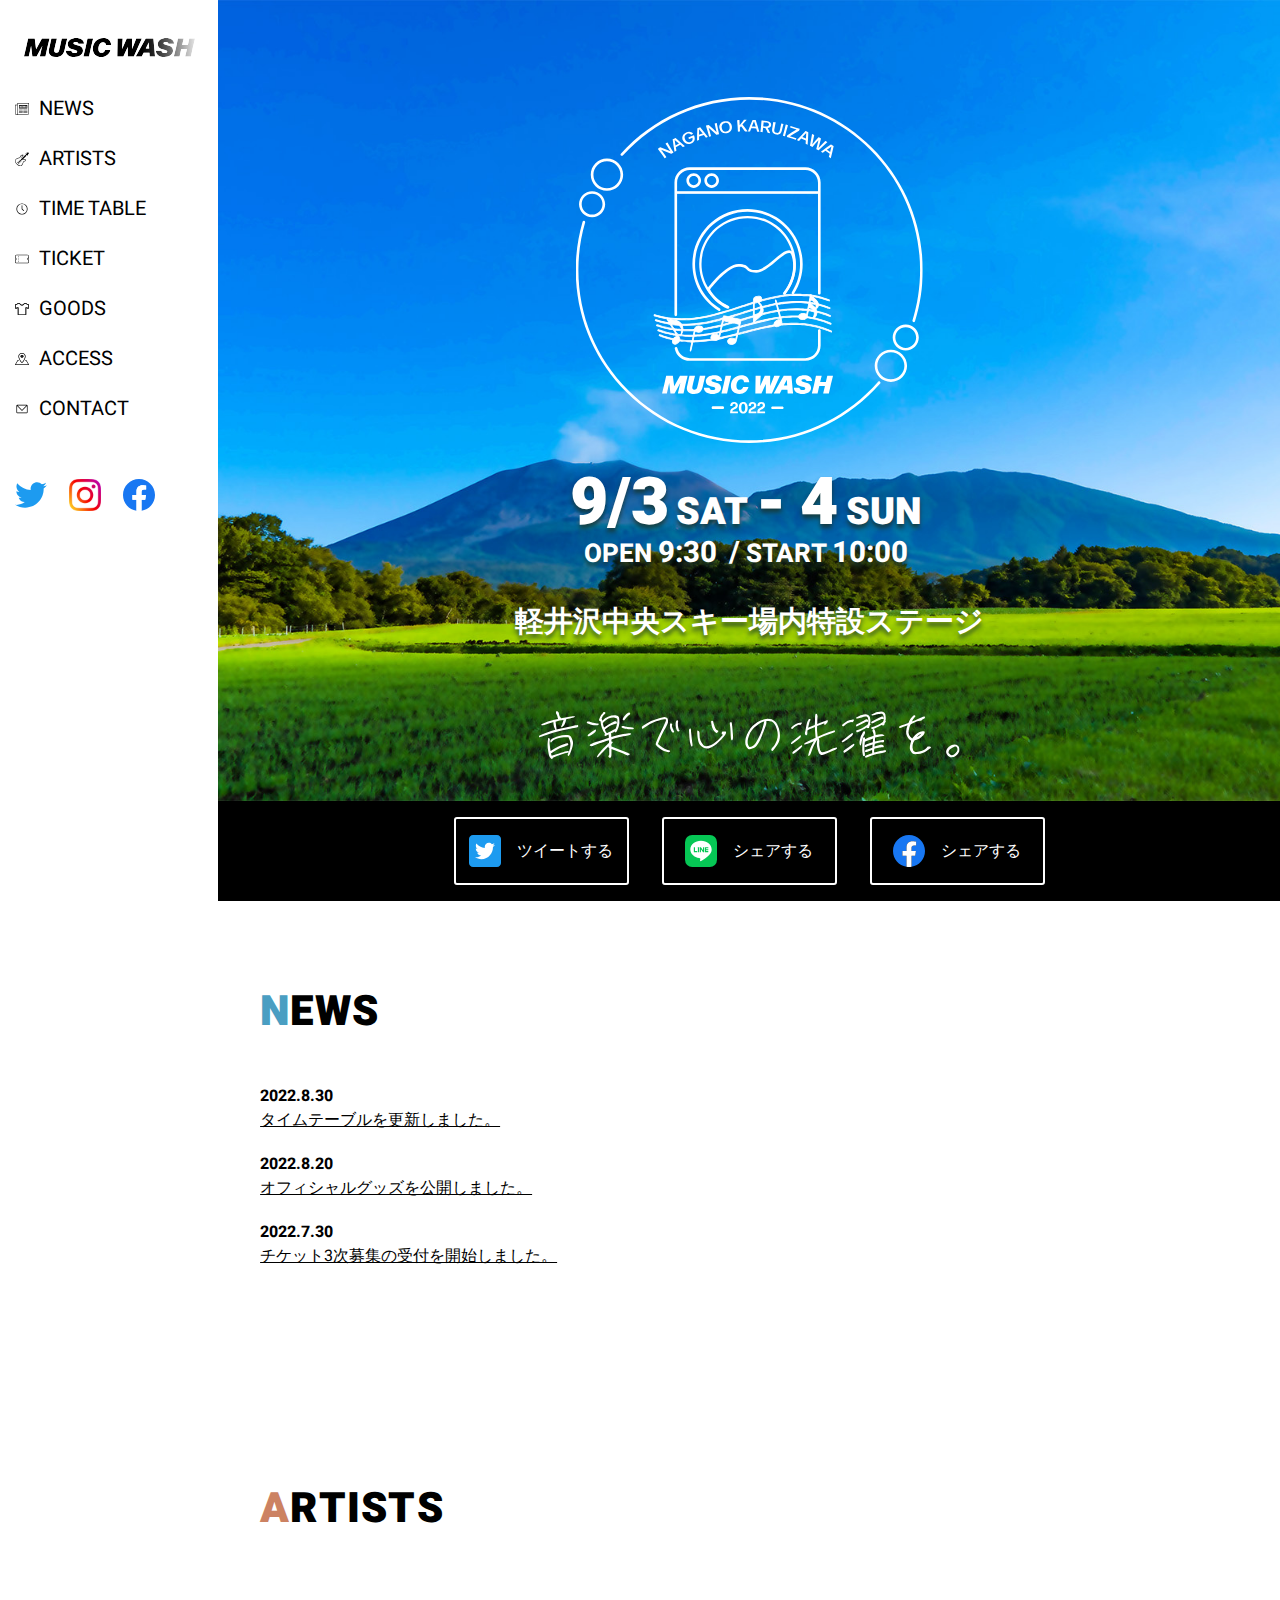
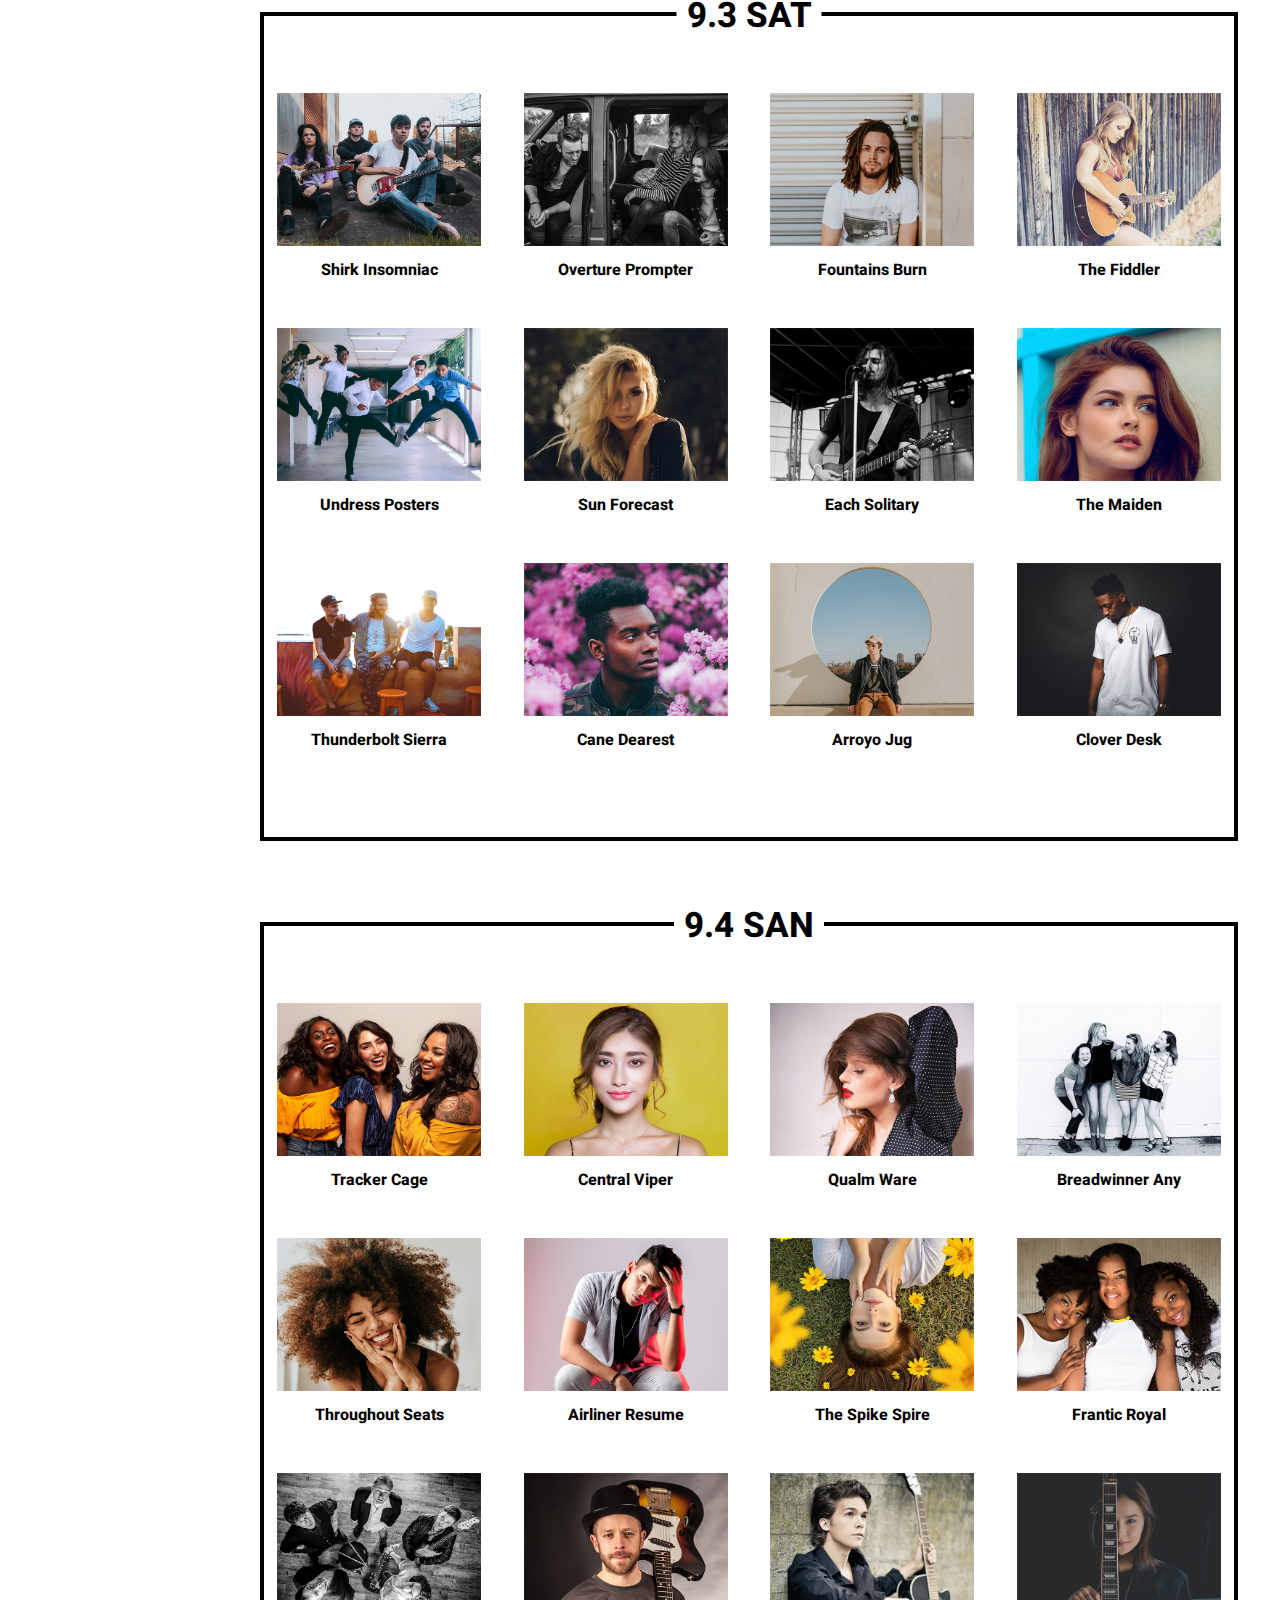
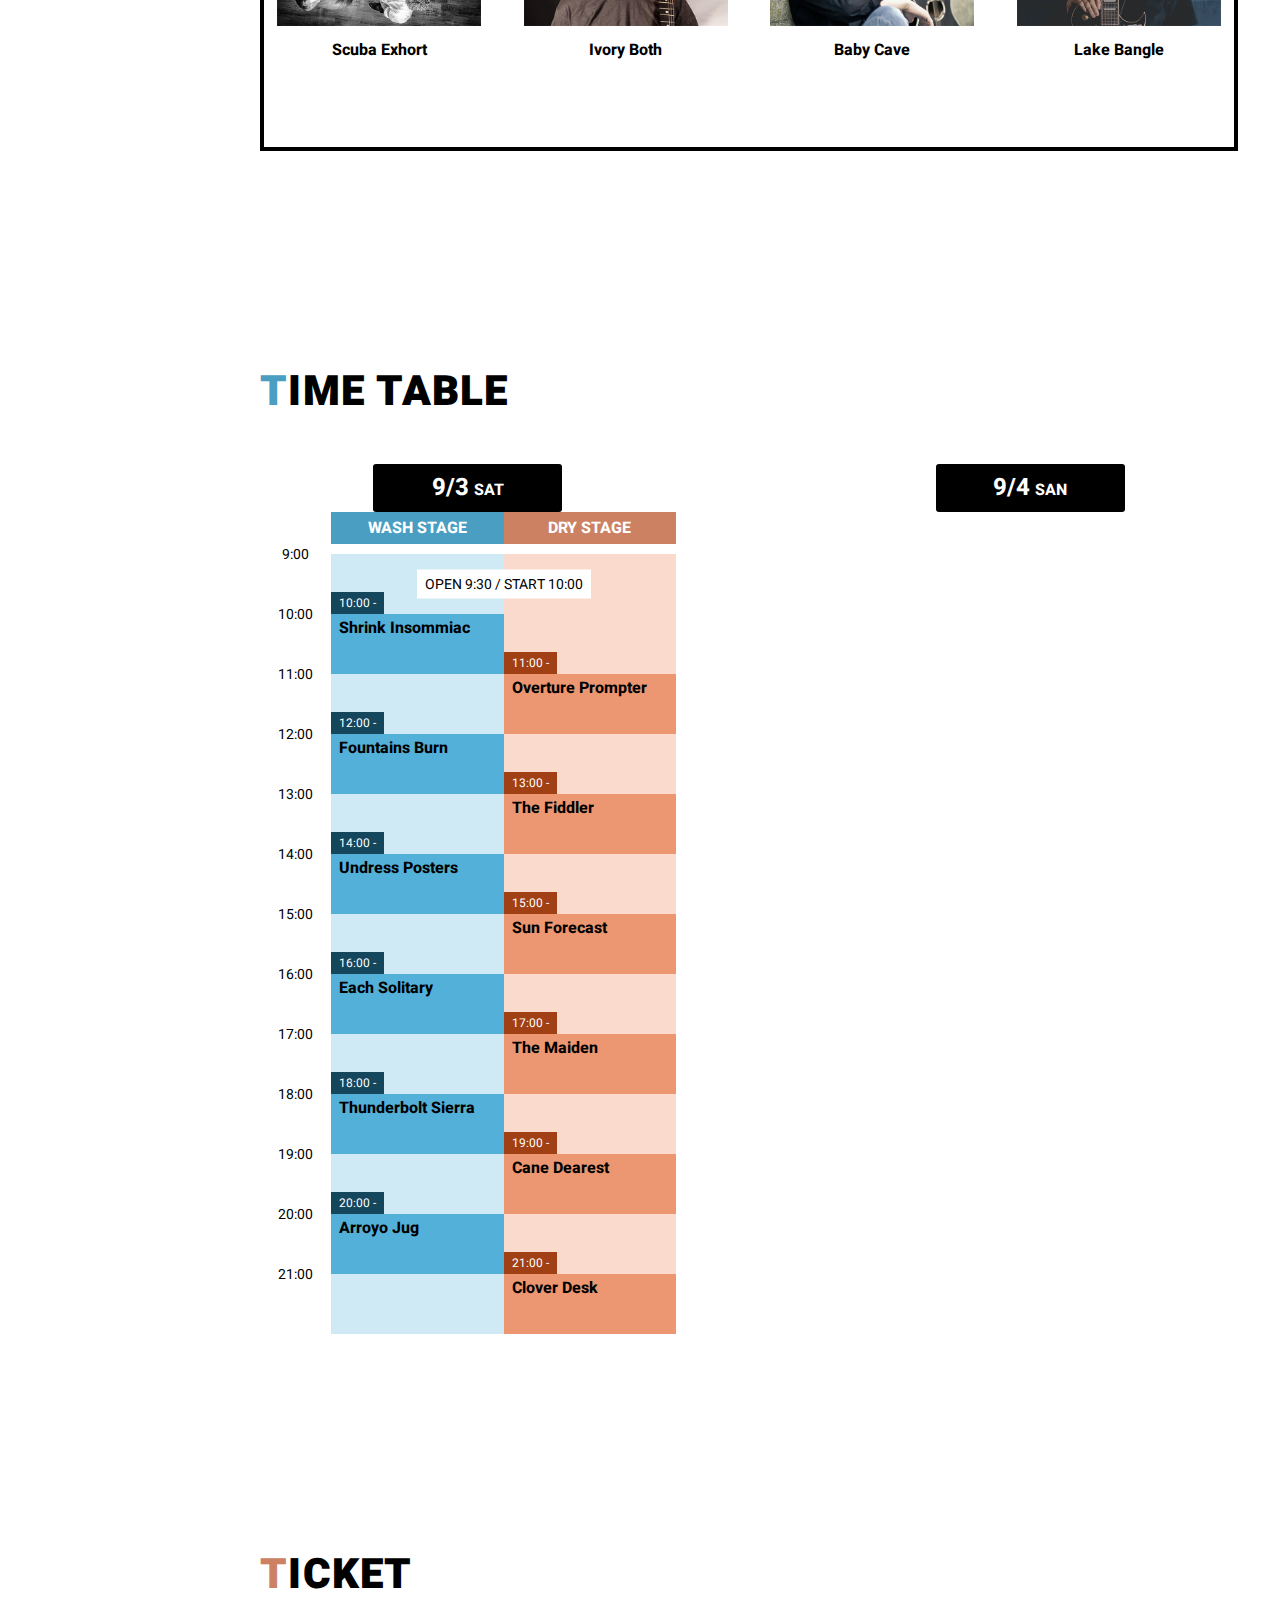
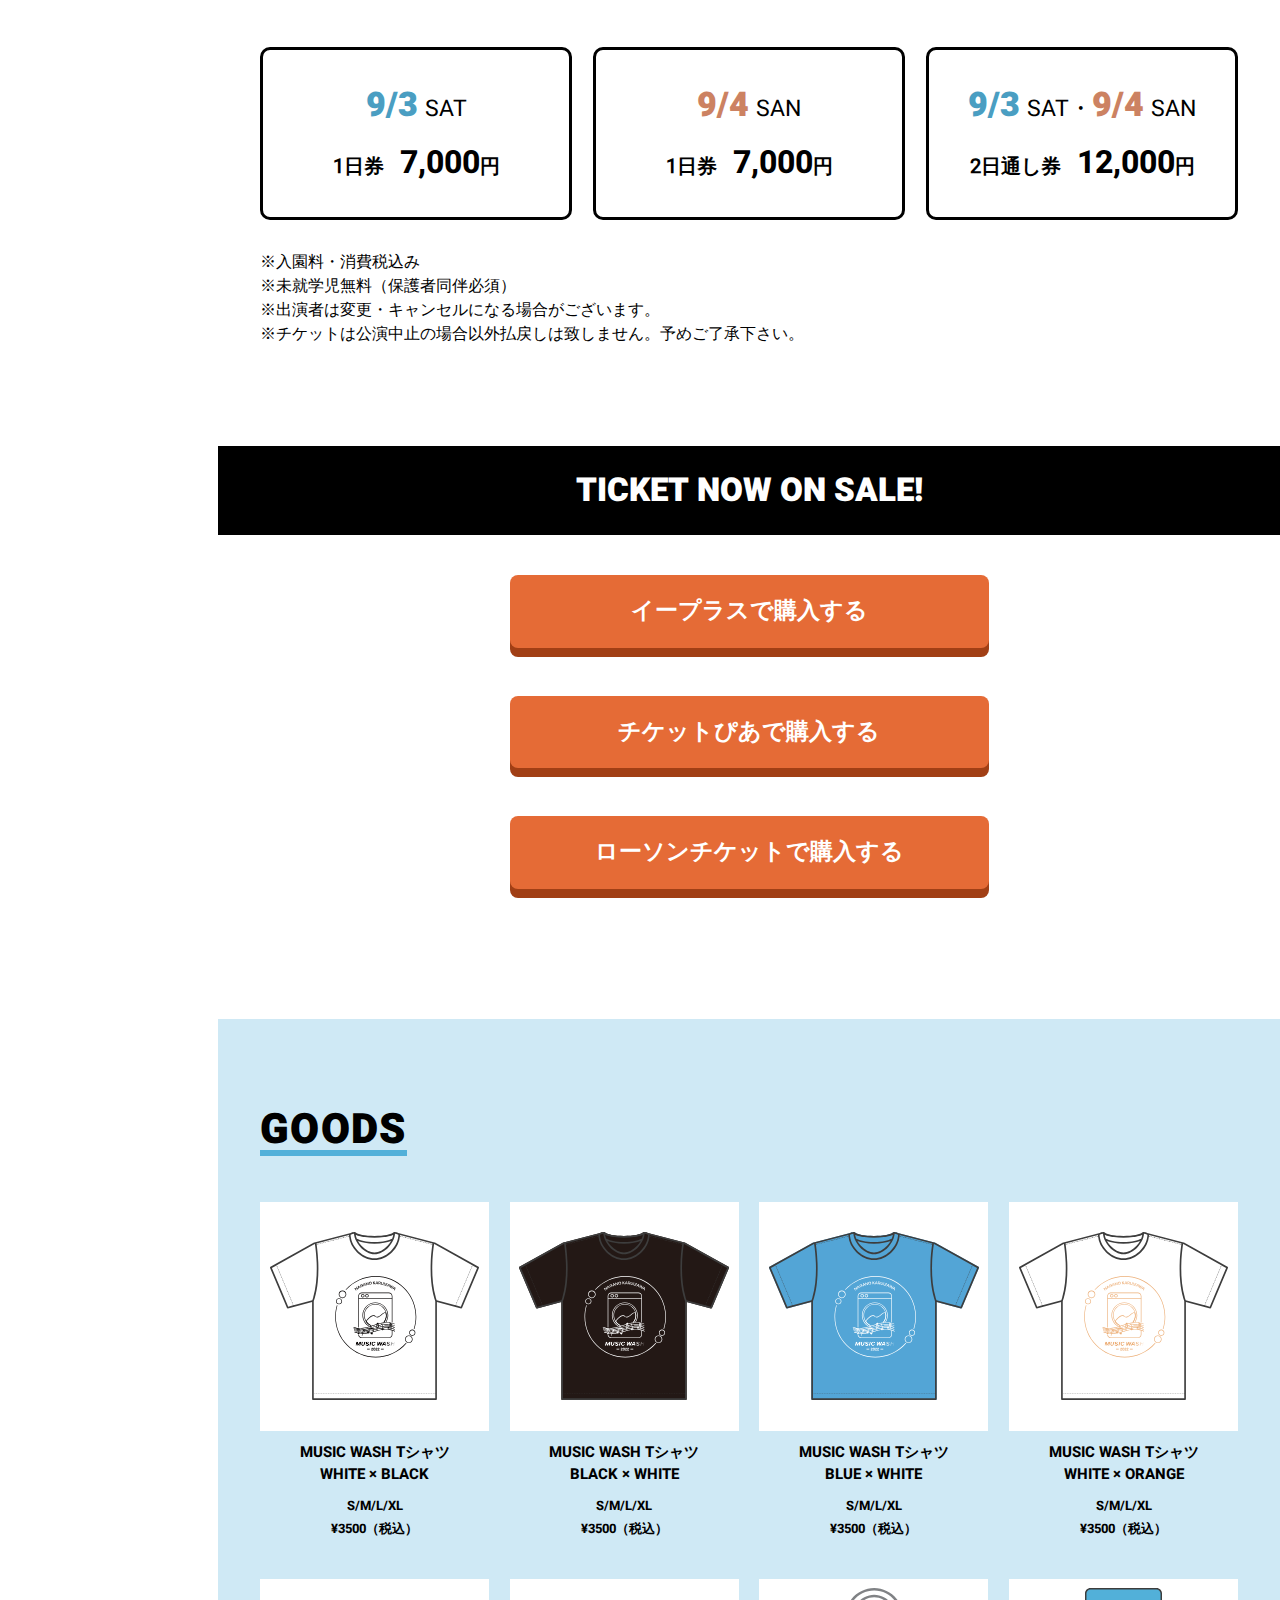
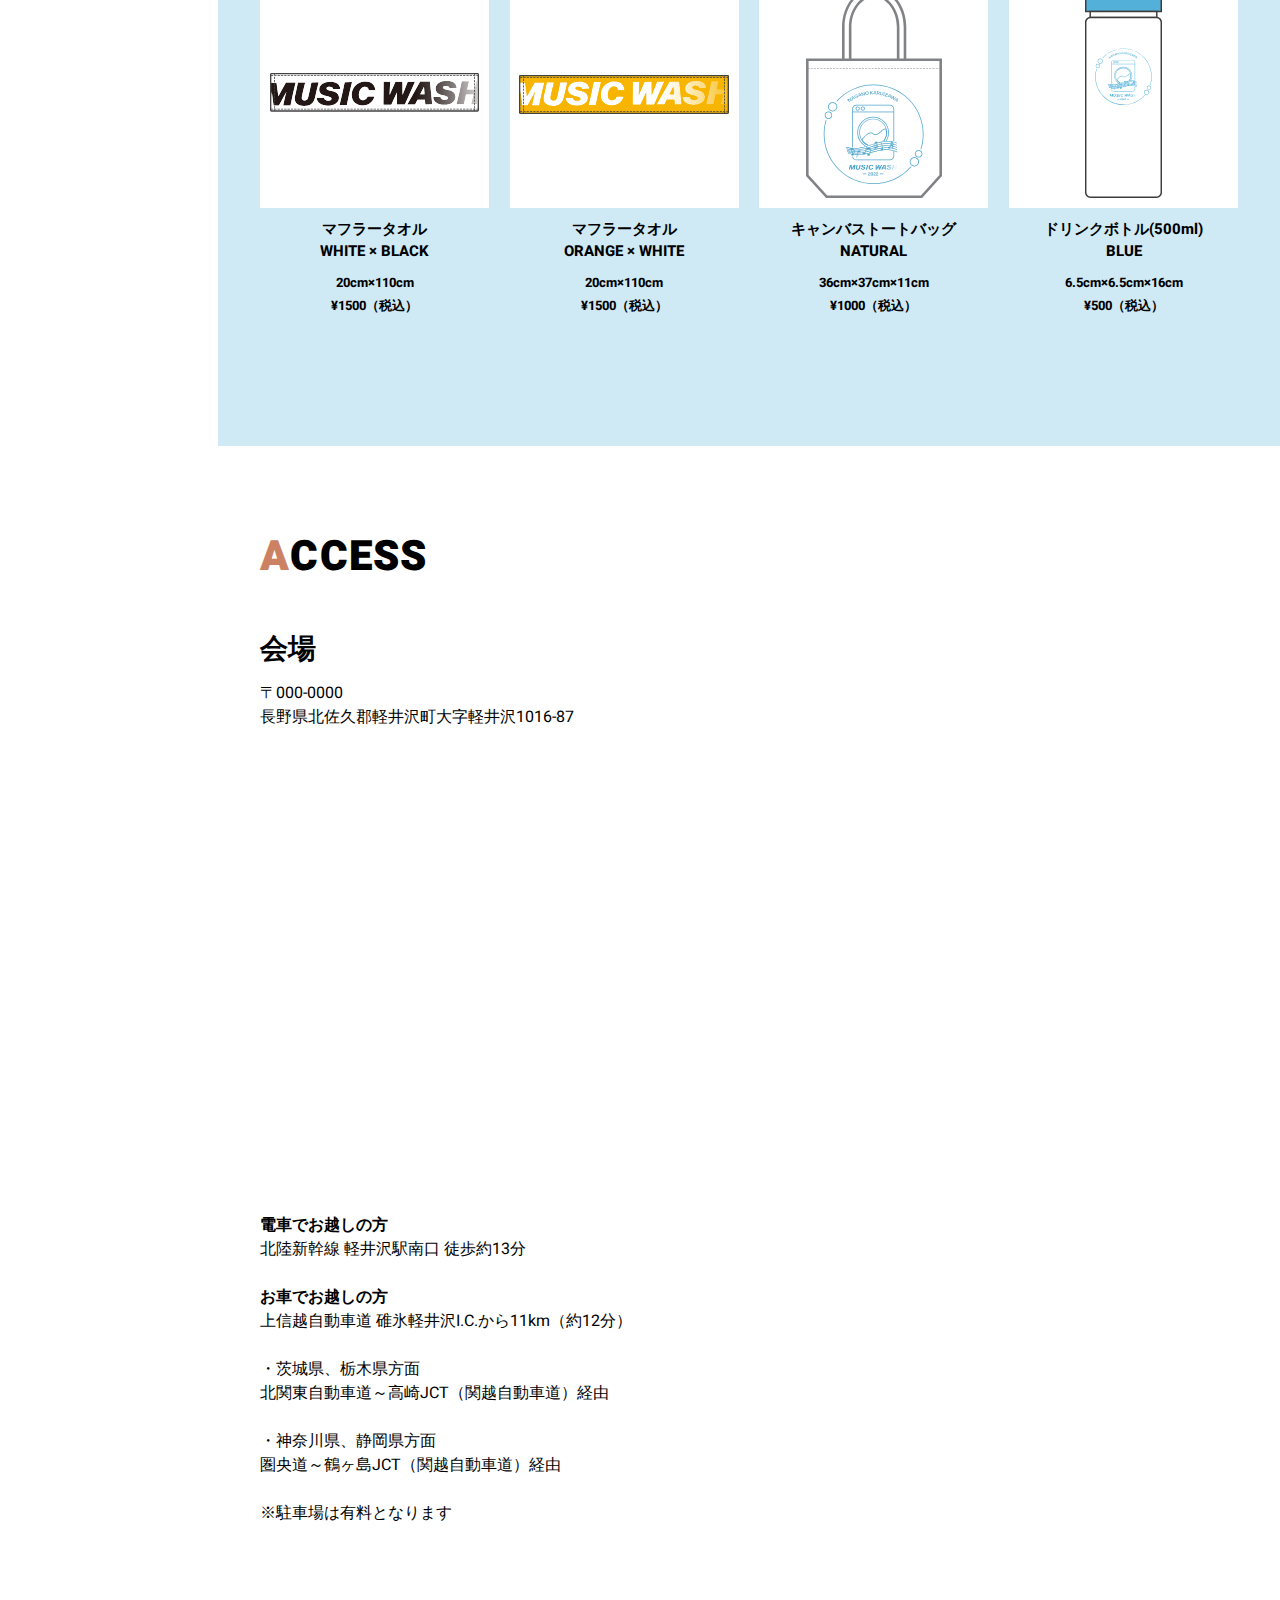
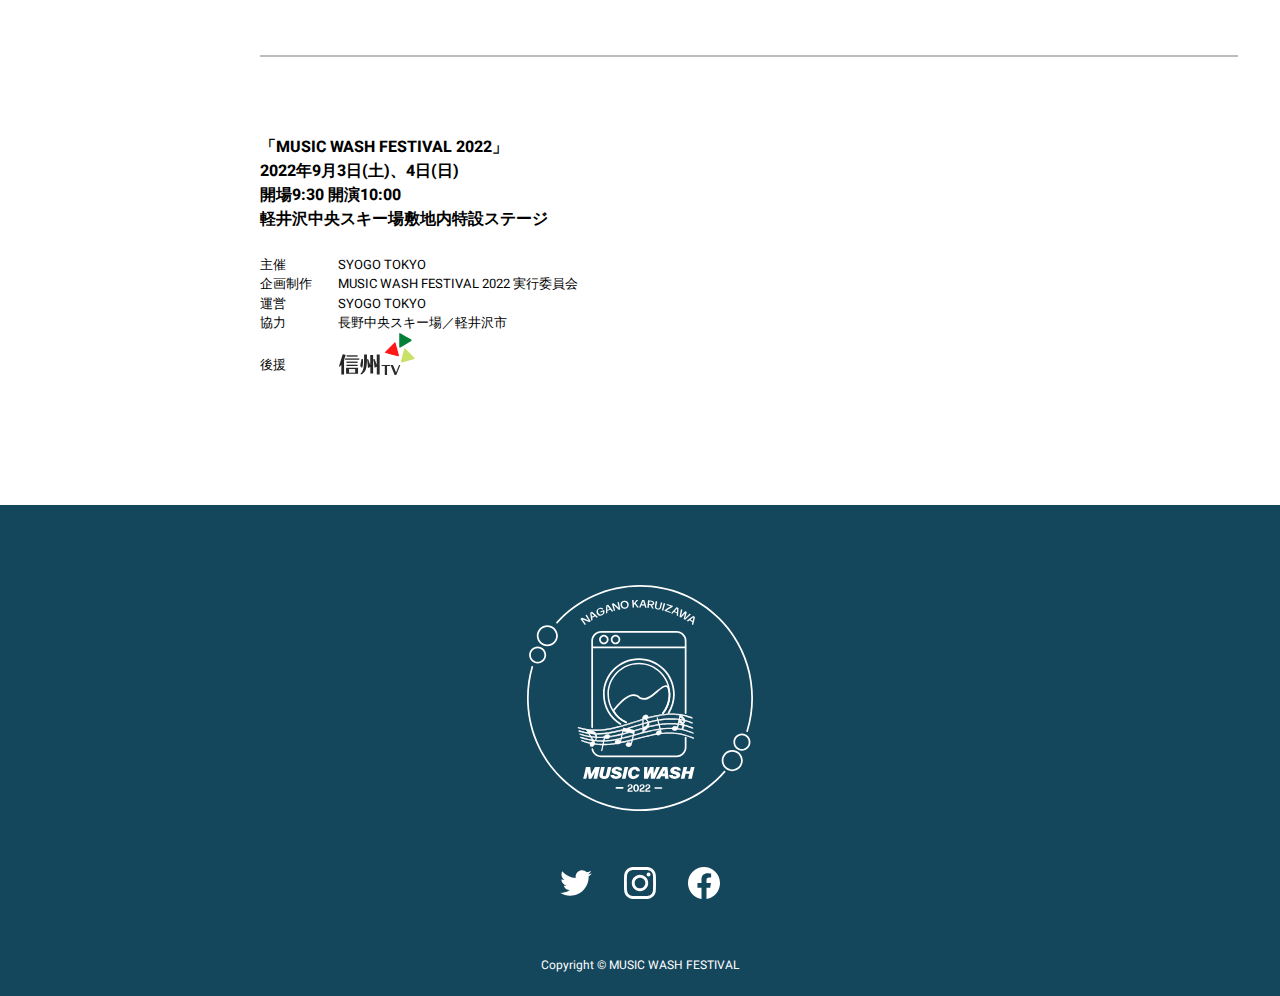
==== commit f77d0b8e: "タイムテーブル切り替えアニメーション" ====
--- a/index.html
+++ b/index.html
@@ -87,24 +87,33 @@
     <!--		TODO:シェアするURL修正、サーバに上げて動作確認-->
     <div class="sns_share">
       <ul>
+        <!-- Twitterシェア -->
         <li>
           <img src="images/sns/twitter_rounded_square_blue.svg" alt="Twitterアイコン" />
           <a
-            href="http://twitter.com/share?url=https://www.google.com/&text=MUSIC%20WASH%20FESTIVAL%202022チケット販売中！&hashtags=musicwash"
+            href="http://twitter.com/share?url=http%3A%2F%2Ftokyo-d-plex.com%2F%7E2204funada%2Ftask-4%2Findex.html&text=MUSIC%20WASH%20FESTIVAL%202022チケット販売中！&hashtags=musicwash"
             target="_blank"
             >ツイートする</a
           >
         </li>
+        <!-- LINEシェア -->
         <li>
           <img src="images/sns/line.svg" alt="LINEアイコン" />
 
-          <a href="https://social-plugins.line.me/lineit/share?url=https%3A%2F%2Fwww.google.com%2F" target="_blank"
+          <a
+            href="https://social-plugins.line.me/lineit/share?url=http%3A%2F%2Ftokyo-d-plex.com%2F%7E2204funada%2Ftask-4%2Findex.html"
+            target="_blank"
             >シェアする</a
           >
         </li>
+        <!-- Facebookシェア -->
         <li>
           <img src="images/sns/facebook_blue.svg" alt="Facebookアイコン" />
-          <a href="http://www.facebook.com/share.php?u=https://www.google.com/" target="_blank">シェアする</a>
+          <a
+            href="http://www.facebook.com/share.php?u=http%3A%2F%2Ftokyo-d-plex.com%2F%7E2204funada%2Ftask-4%2Findex.html"
+            target="_blank"
+            >シェアする</a
+          >
         </li>
       </ul>
     </div>
@@ -452,8 +461,8 @@
       <article id="time_table">
         <div class="inner">
           <h2><span>T</span>IME TABLE</h2>
-          <div class="date_select is_active">9/3<span>SAT</span></div>
-          <div class="date_select">9/4<span>SAN</span></div>
+          <div class="date_select day_1 is_active">9/3<span>SAT</span></div>
+          <div class="date_select day_2">9/4<span>SAN</span></div>
           <div class="date_labels">
             <div class="date_label_outer">
               <div class="date_label">9/3<span>SAT</span></div>
@@ -462,7 +471,7 @@
               <div class="date_label">9/4<span>SAN</span></div>
             </div>
           </div>
-          <div class="time_table">
+          <div class="time_table day_1">
             <div class="time_table_row heading">
               <div class="time"></div>
               <div class="stage stage_1">
@@ -614,8 +623,8 @@
             </div>
             <!--.time_table_rowの終了タグ-->
           </div>
-          <!--.time_tableの終了タグ-->
-          <div class="time_table">
+          <!--.time_table day_1の終了タグ-->
+          <div class="time_table day_2">
             <div class="time_table_row heading">
               <div class="time"></div>
               <div class="stage stage_1">
@@ -767,7 +776,7 @@
             </div>
             <!--.time_table_rowの終了タグ-->
           </div>
-          <!--.time_tableの終了タグ-->
+          <!--.time_table day_2の終了タグ-->
         </div>
         <!--.innerの終了タグ-->
       </article>
--- a/css/style.css
+++ b/css/style.css
@@ -405,9 +405,6 @@
 article#time_table h2 span {
   color: #4a9ec2;
 }
-article#time_table .date_labels {
-  display: none;
-}
 article#time_table .date_select,
 article#time_table .date_label {
   font-size: 24px;
@@ -416,49 +413,57 @@
   border-radius: 3px;
   text-align: center;
   padding: 6px 0;
+  margin-bottom: 30px;
 }
 article#time_table .date_select span,
 article#time_table .date_label span {
   font-size: 16px;
   padding-left: 0.3em;
 }
+article#time_table .date_labels {
+  display: none;
+}
 article#time_table .date_select {
   color: #848484;
   background-color: #d5d5d5;
   cursor: pointer;
+  transition: 0.8s;
 }
 article#time_table .date_select.is_active {
   color: #fff;
   background-color: #000;
 }
-article#time_table .time_table {
+article .time_table {
+  display: none;
   width: 100%;
-  padding-top: 30px;
-}
-article#time_table .time_table .time_table_row {
+}
+article .time_table.day_1 {
+  display: block;
+}
+article .time_table .time_table_row {
   display: flex;
   height: 60px;
 }
-article#time_table .time_table .time_table_row.heading {
+article .time_table .time_table_row.heading {
   height: 32px;
   margin-bottom: 10px;
 }
-article#time_table .time_table .time_table_row.heading .stage > div {
+article .time_table .time_table_row.heading .stage > div {
   color: #fff;
   text-align: center;
   line-height: 32px;
   font-family: "Heebo-Bold";
 }
-article#time_table .time_table .time_table_row.heading .stage.stage_1 {
+article .time_table .time_table_row.heading .stage.stage_1 {
   background-color: #4a9ec2;
 }
-article#time_table .time_table .time_table_row.heading .stage.stage_2 {
+article .time_table .time_table_row.heading .stage.stage_2 {
   background-color: #cc8262;
 }
-article#time_table .time_table .time_table_row:nth-of-type(2) .stage_2 {
+article .time_table .time_table_row:nth-of-type(2) .stage_2 {
   position: relative;
 }
-article#time_table .time_table .time_table_row:nth-of-type(2) .stage_2::after {
+article .time_table .time_table_row:nth-of-type(2) .stage_2::after {
   content: "OPEN 9:30 / START 10:00";
   position: absolute;
   top: 50%;
@@ -470,24 +475,24 @@
   font-size: 14px;
   padding: 4px 8px;
 }
-article#time_table .time_table .time_table_row .time {
+article .time_table .time_table_row .time {
   width: 17.1717171717%;
   text-align: center;
   font-size: 14px;
 }
-article#time_table .time_table .time_table_row .time > div {
+article .time_table .time_table_row .time > div {
   transform: translateY(-50%);
 }
-article#time_table .time_table .time_table_row .stage {
+article .time_table .time_table_row .stage {
   width: 41.4141414141%;
   position: relative;
 }
-article#time_table .time_table .time_table_row .stage .artist_name {
+article .time_table .time_table_row .stage .artist_name {
   padding: 2.5px 0 0 8px;
   height: 100%;
   font-family: "Heebo-Bold";
 }
-article#time_table .time_table .time_table_row .stage .time_label {
+article .time_table .time_table_row .stage .time_label {
   position: absolute;
   top: 0;
   left: 0;
@@ -496,22 +501,22 @@
   padding: 2px 8px;
   color: #fff;
 }
-article#time_table .time_table .time_table_row .stage.stage_1 {
+article .time_table .time_table_row .stage.stage_1 {
   background-color: #cfe9f5;
 }
-article#time_table .time_table .time_table_row .stage.stage_1 .artist_name {
+article .time_table .time_table_row .stage.stage_1 .artist_name {
   background-color: #52b0d9;
 }
-article#time_table .time_table .time_table_row .stage.stage_1 .time_label {
+article .time_table .time_table_row .stage.stage_1 .time_label {
   background-color: #14465c;
 }
-article#time_table .time_table .time_table_row .stage.stage_2 {
+article .time_table .time_table_row .stage.stage_2 {
   background-color: #f9dacc;
 }
-article#time_table .time_table .time_table_row .stage.stage_2 .artist_name {
+article .time_table .time_table_row .stage.stage_2 .artist_name {
   background-color: #ed9772;
 }
-article#time_table .time_table .time_table_row .stage.stage_2 .time_label {
+article .time_table .time_table_row .stage.stage_2 .time_label {
   background-color: #a13f15;
 }
 article#ticket h2 {
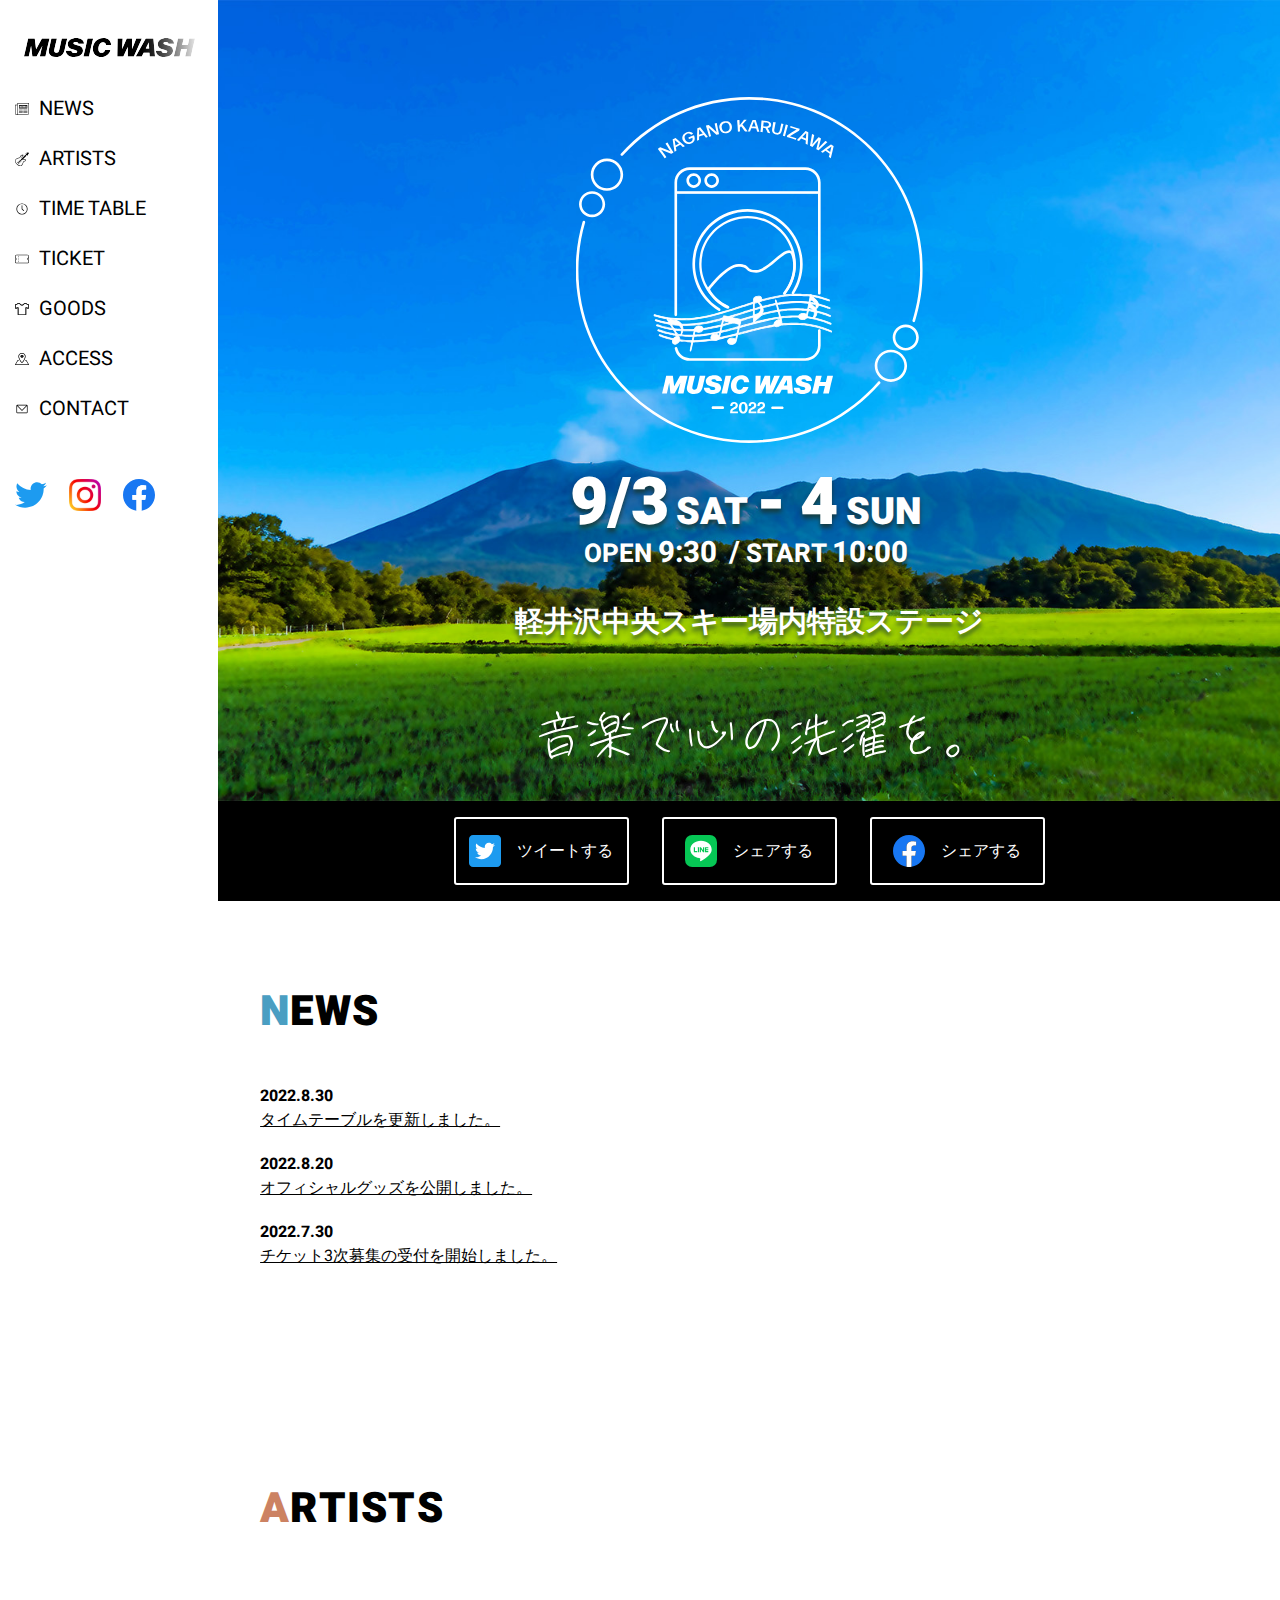
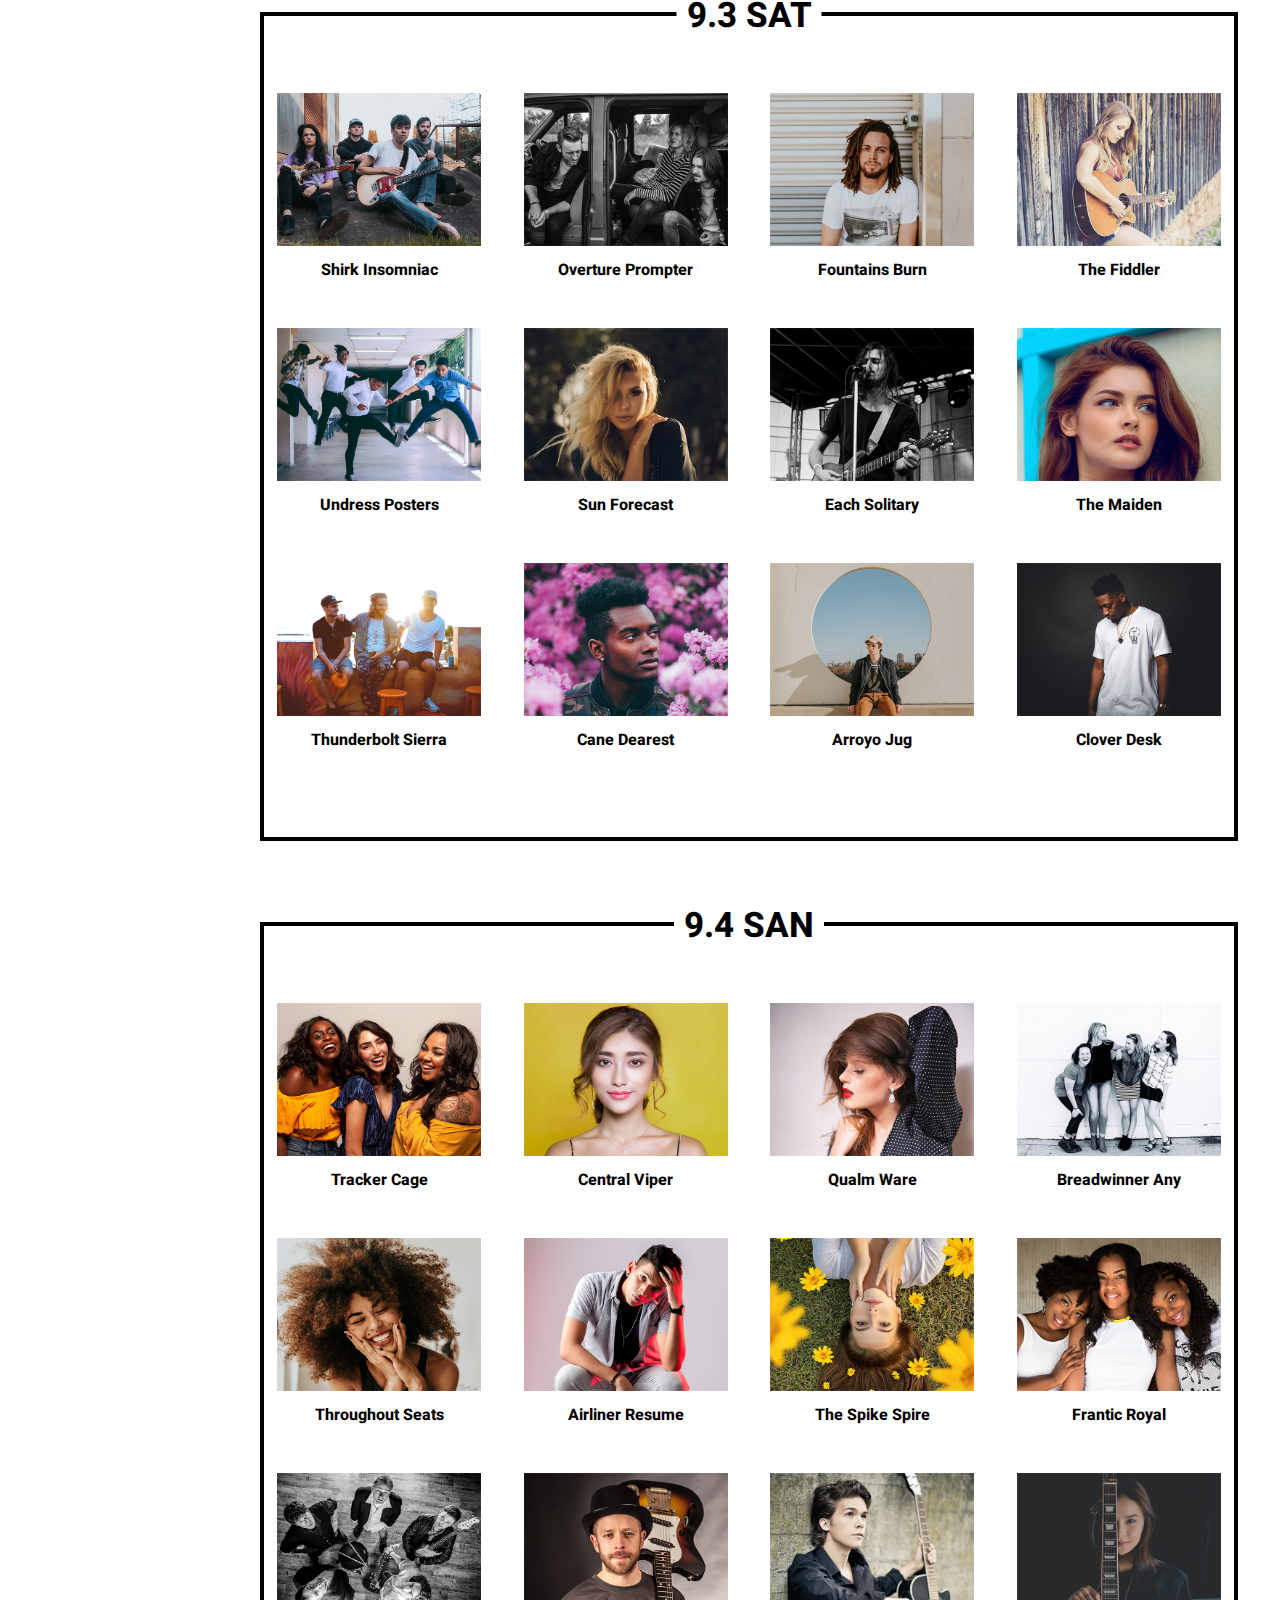
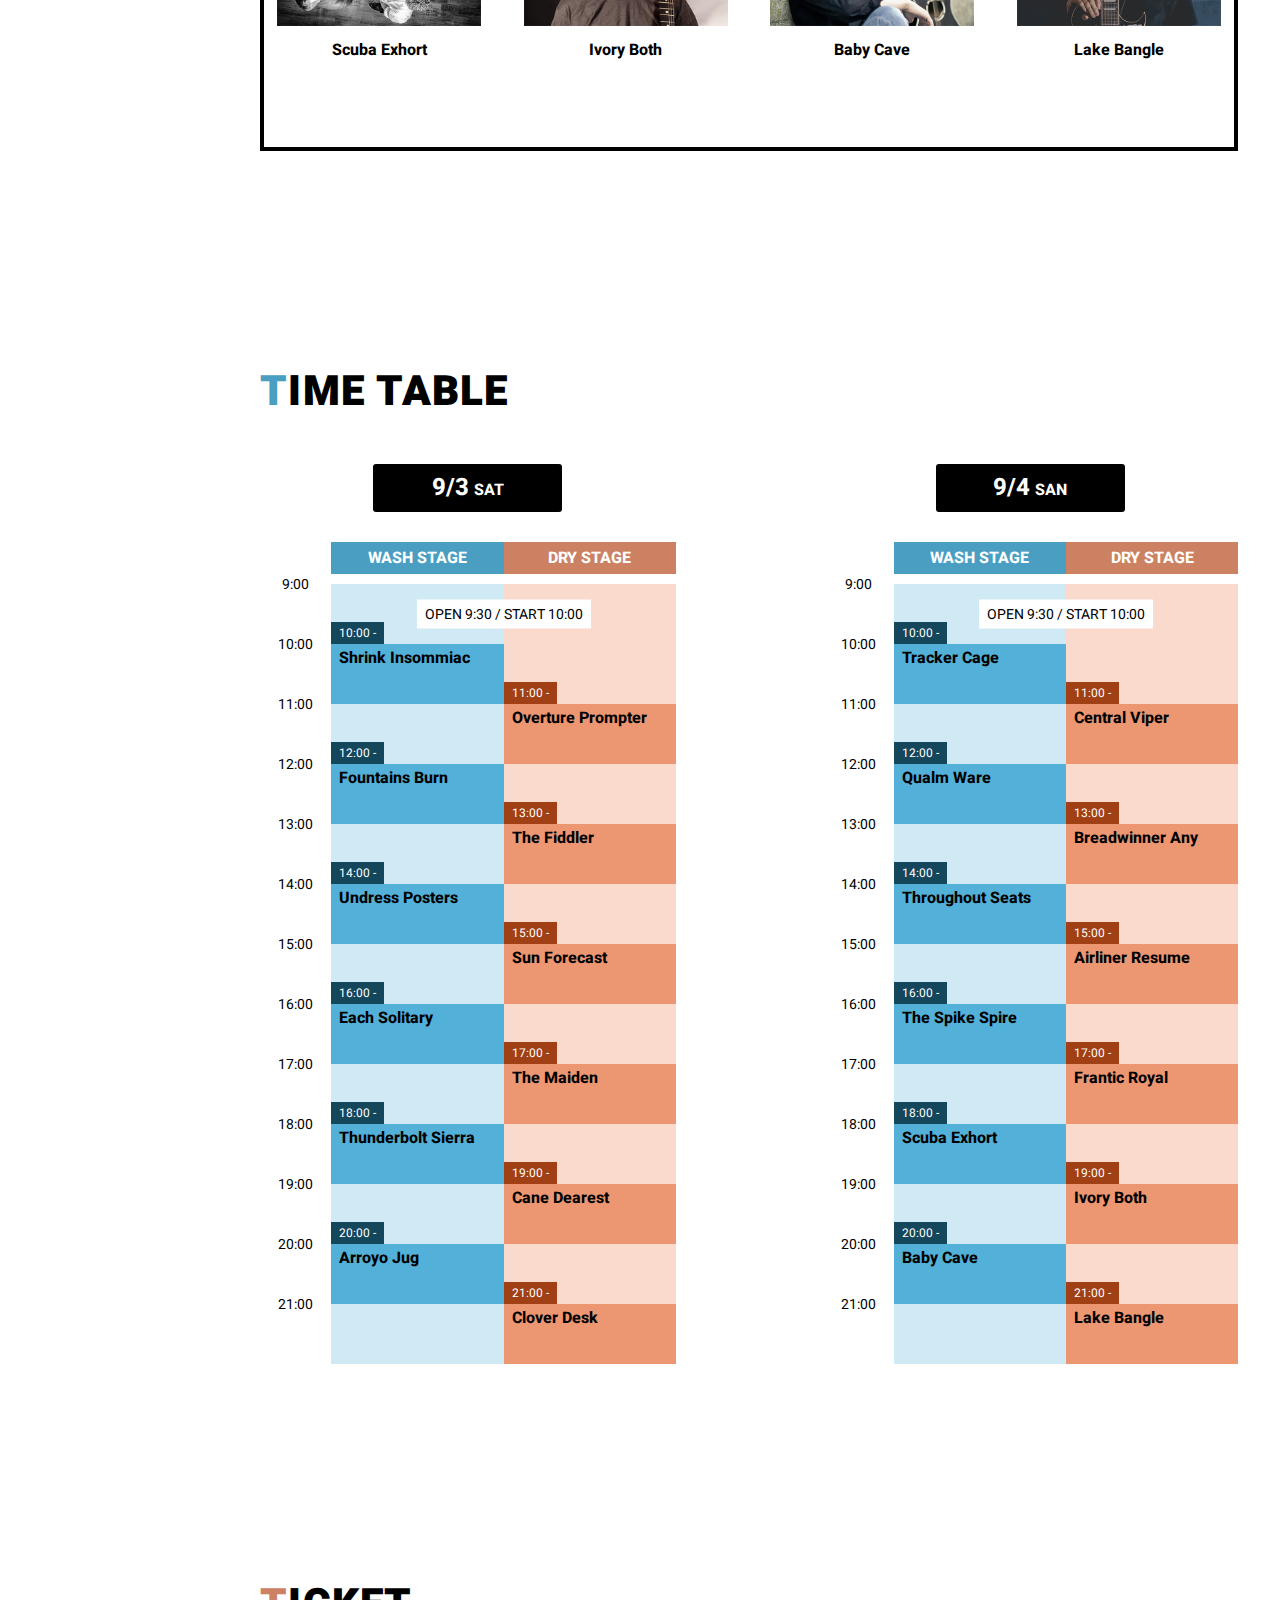
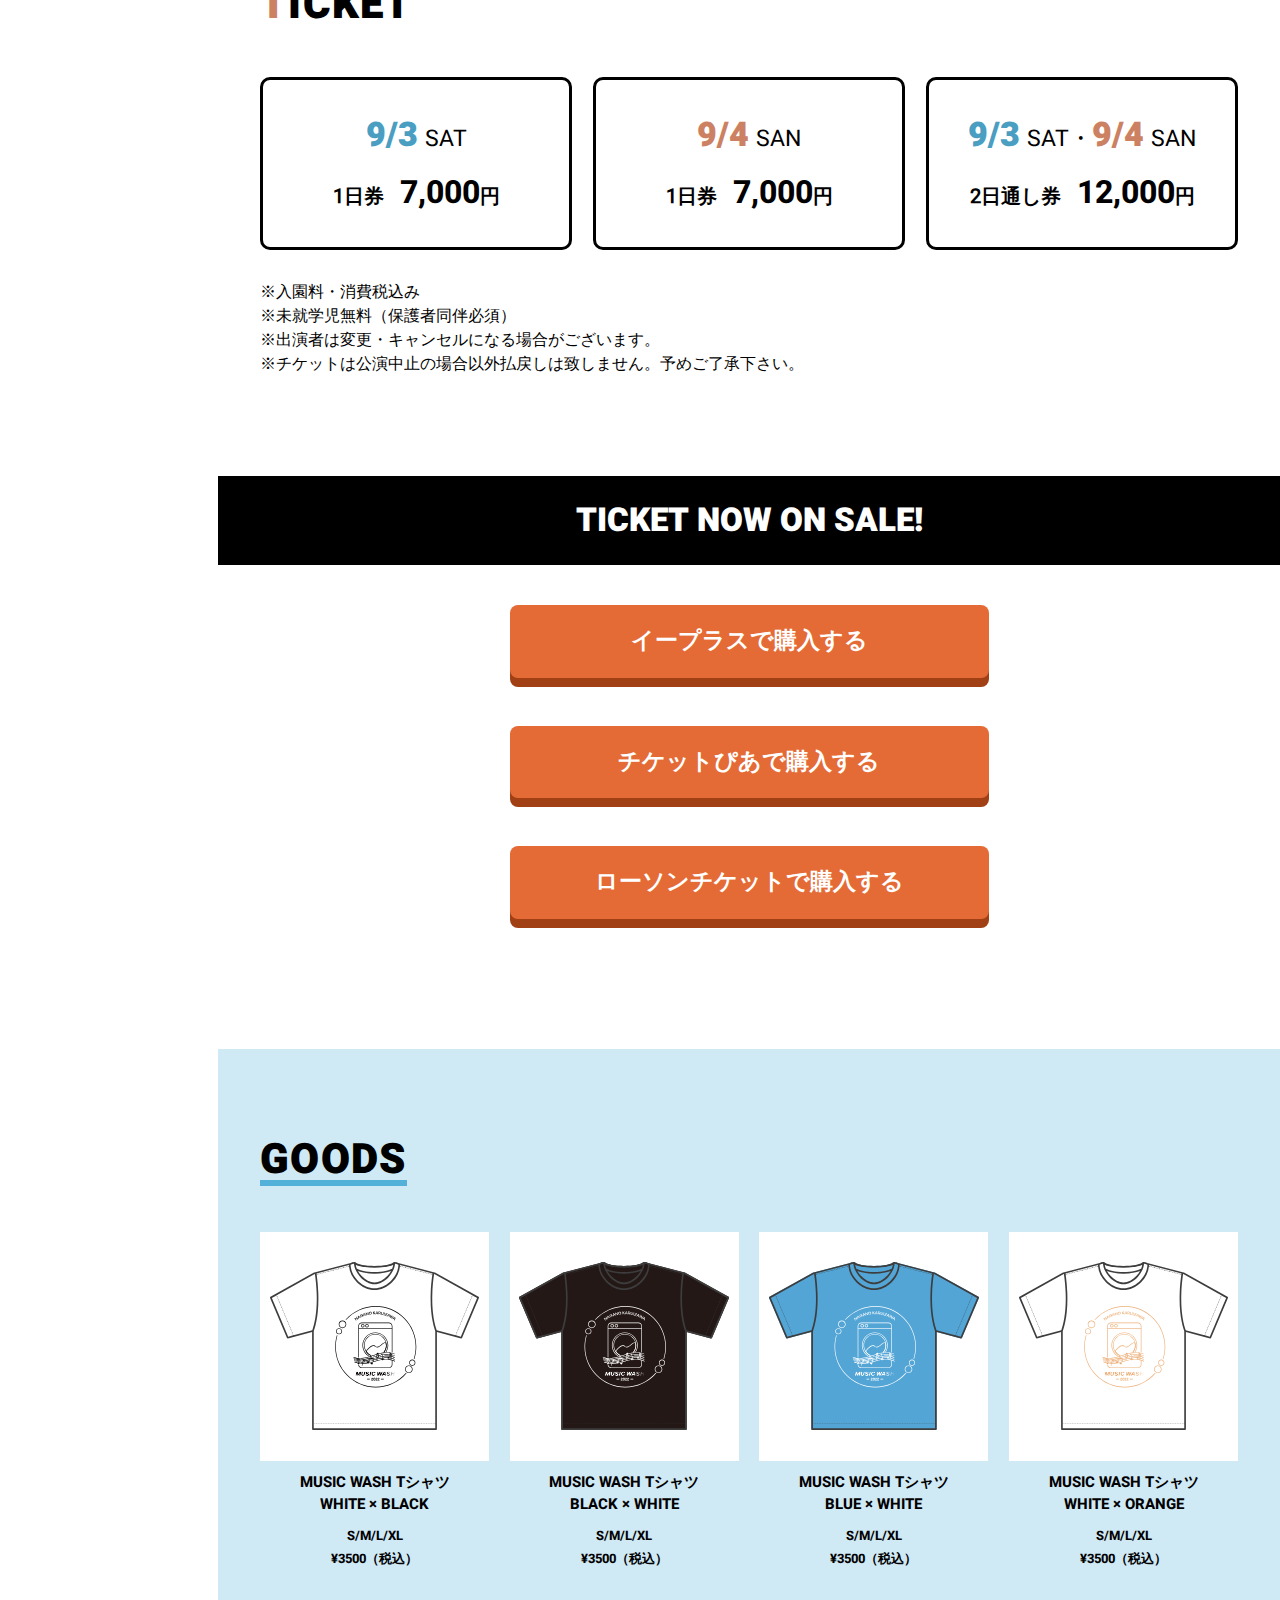
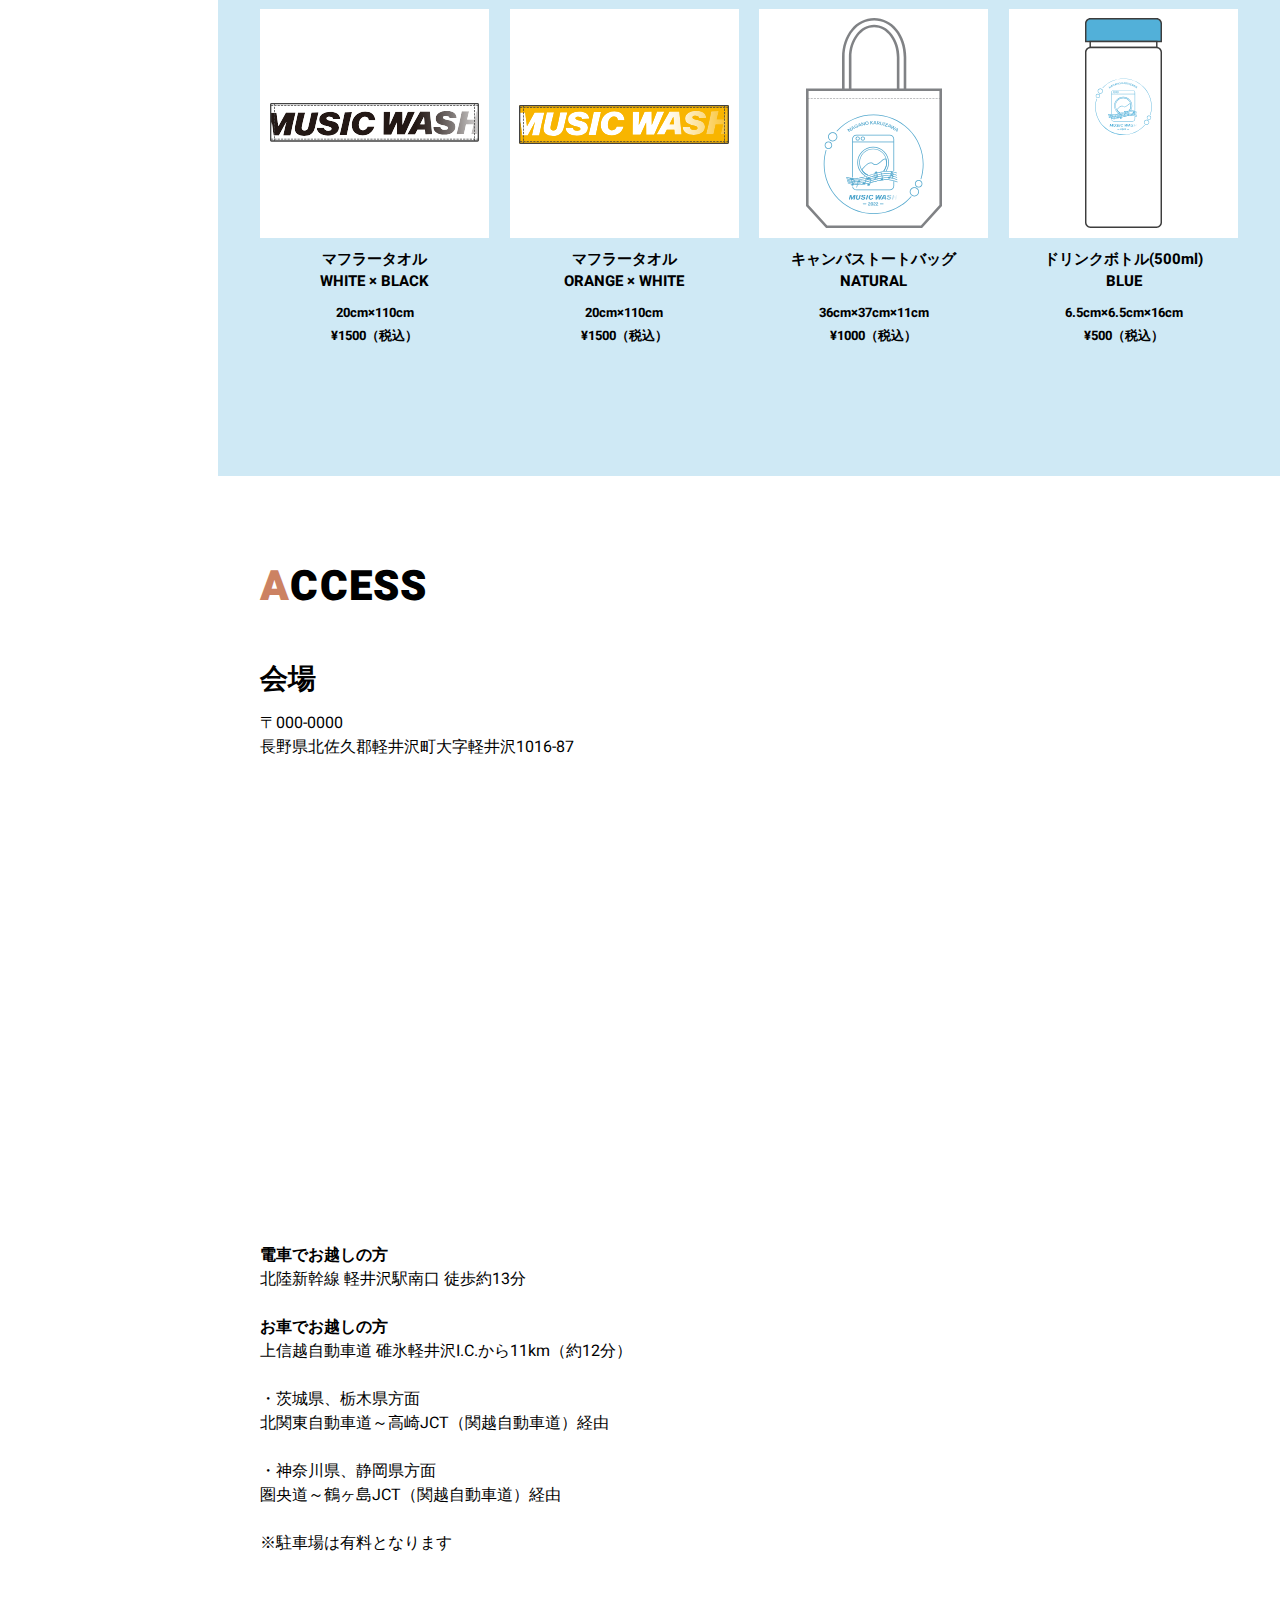
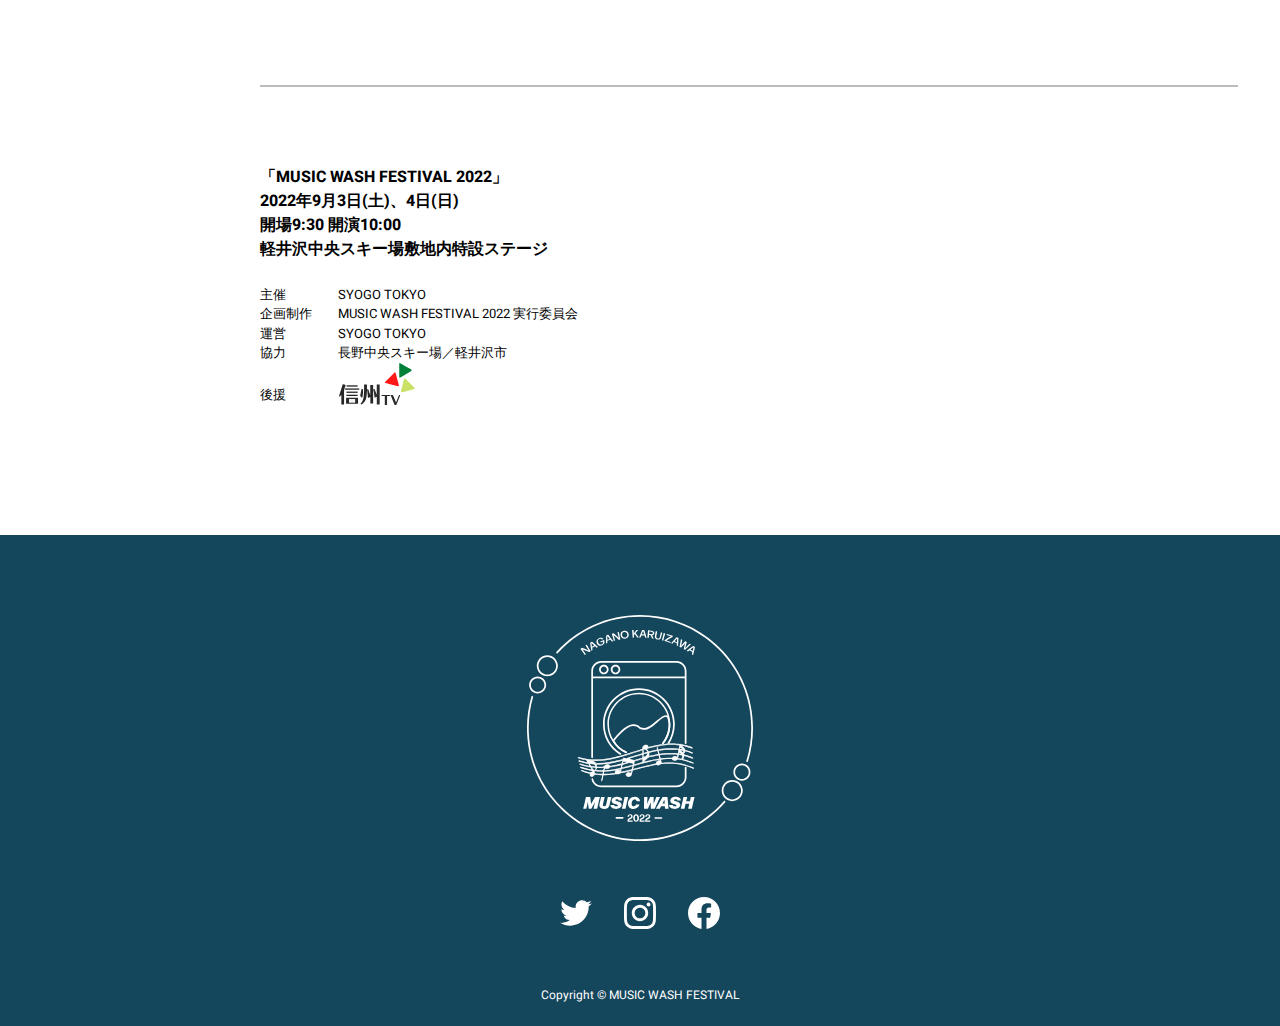
==== commit fdf9b828: "ライトボックス用の設定" ====
--- a/index.html
+++ b/index.html
@@ -19,7 +19,9 @@
       crossorigin="anonymous"
       referrerpolicy="no-referrer"
     />
+    <link rel="stylesheet" href="css/lightbox.css" />
     <script src="https://ajax.googleapis.com/ajax/libs/jquery/3.6.0/jquery.min.js"></script>
+    <script src="js/lightbox.js"></script>
     <script src="js/script.js" defer></script>
   </head>
   <body>
@@ -821,9 +823,16 @@
           <h2><span>G</span>OODS</h2>
           <div class="goods_outer">
             <section class="goods">
-              <div class="goods-image">
-                <img src="images/goods/tshirts_1.svg" alt="MUSIC WASH Tシャツ WHITE×BLACK" />
-              </div>
+              <a
+                href="images/goods/tshirts_1.svg"
+                data-lightbox="goods_images"
+                data-title="MUSIC WASH Tシャツ WHITE×BLACK"
+                data-alt="MUSIC WASH Tシャツ WHITE×BLACK"
+              >
+                <div class="goods-image">
+                  <img src="images/goods/tshirts_1.svg" alt="MUSIC WASH Tシャツ WHITE×BLACK" />
+                </div>
+              </a>
               <h3 class="goods-name">
                 MUSIC&nbsp;WASH&nbsp;Tシャツ<br />
                 WHITE&nbsp;×&nbsp;BLACK
@@ -832,9 +841,16 @@
               <p class="goods-price">¥3500（税込）</p>
             </section>
             <section class="goods">
-              <div class="goods-image">
-                <img src="images/goods/tshirts_2.svg" alt="MUSIC WASH Tシャツ BLACK×WHITE" />
-              </div>
+              <a
+                href="images/goods/tshirts_2.svg"
+                data-lightbox="goods_images"
+                data-title="MUSIC WASH Tシャツ BLACK×WHITE"
+                data-alt="MUSIC WASH Tシャツ BLACK×WHITE"
+              >
+                <div class="goods-image">
+                  <img src="images/goods/tshirts_2.svg" alt="MUSIC WASH Tシャツ BLACK×WHITE" />
+                </div>
+              </a>
               <h3 class="goods-name">
                 MUSIC&nbsp;WASH&nbsp;Tシャツ<br />
                 BLACK&nbsp;×&nbsp;WHITE
@@ -843,9 +859,16 @@
               <p class="goods-price">¥3500（税込）</p>
             </section>
             <section class="goods">
-              <div class="goods-image">
-                <img src="images/goods/tshirts_3.svg" alt="MUSIC WASH Tシャツ BLUE×WHITE" />
-              </div>
+              <a
+                href="images/goods/tshirts_3.svg"
+                data-lightbox="goods_images"
+                data-title="MUSIC WASH Tシャツ BLUE×WHITE"
+                data-alt="MUSIC WASH Tシャツ BLUE×WHITE"
+              >
+                <div class="goods-image">
+                  <img src="images/goods/tshirts_3.svg" alt="MUSIC WASH Tシャツ BLUE×WHITE" />
+                </div>
+              </a>
               <h3 class="goods-name">
                 MUSIC&nbsp;WASH&nbsp;Tシャツ<br />
                 BLUE&nbsp;×&nbsp;WHITE
@@ -854,9 +877,16 @@
               <p class="goods-price">¥3500（税込）</p>
             </section>
             <section class="goods">
-              <div class="goods-image">
-                <img src="images/goods/tshirts_4.svg" alt="MUSIC WASH Tシャツ WHITE×BLACK" />
-              </div>
+              <a
+                href="images/goods/tshirts_4.svg"
+                data-lightbox="goods_images"
+                data-title="MUSIC WASH Tシャツ WHITE×ORANGE"
+                data-alt="MUSIC WASH Tシャツ WHITE×ORANGE"
+              >
+                <div class="goods-image">
+                  <img src="images/goods/tshirts_4.svg" alt="MUSIC WASH Tシャツ WHITE×ORANGE" />
+                </div>
+              </a>
               <h3 class="goods-name">
                 MUSIC&nbsp;WASH&nbsp;Tシャツ<br />
                 WHITE&nbsp;×&nbsp;ORANGE
@@ -865,9 +895,16 @@
               <p class="goods-price">¥3500（税込）</p>
             </section>
             <section class="goods">
-              <div class="goods-image">
-                <img src="images/goods/towel_2.svg" alt="マフラータオル ORANGE×WHITE" />
-              </div>
+              <a
+                href="images/goods/towel_2.svg"
+                data-lightbox="goods_images"
+                data-title="マフラータオル ORANGE×WHITE"
+                data-alt="マフラータオル ORANGE×WHITE"
+              >
+                <div class="goods-image">
+                  <img src="images/goods/towel_2.svg" alt="マフラータオル ORANGE×WHITE" />
+                </div>
+              </a>
               <h3 class="goods-name">
                 マフラータオル<br />
                 WHITE&nbsp;×&nbsp;BLACK
@@ -876,9 +913,16 @@
               <p class="goods-price">¥1500（税込）</p>
             </section>
             <section class="goods">
-              <div class="goods-image">
-                <img src="images/goods/towel_1.svg" alt="マフラータオル WHITE×BLACK" />
-              </div>
+              <a
+                href="images/goods/towel_1.svg"
+                data-lightbox="goods_images"
+                data-title="マフラータオル ORANGE×WHITE"
+                data-alt="マフラータオル ORANGE×WHITE"
+              >
+                <div class="goods-image">
+                  <img src="images/goods/towel_1.svg" alt="マフラータオル ORANGE×WHITE" />
+                </div>
+              </a>
               <h3 class="goods-name">
                 マフラータオル<br />
                 ORANGE&nbsp;×&nbsp;WHITE
@@ -887,9 +931,16 @@
               <p class="goods-price">¥1500（税込）</p>
             </section>
             <section class="goods">
-              <div class="goods-image">
-                <img src="images/goods/totebag.svg" alt="キャンバストートバッグ NATURAL" />
-              </div>
+              <a
+                href="images/goods/totebag.svg"
+                data-lightbox="goods_images"
+                data-title="キャンバストートバッグ NATURAL"
+                data-alt="キャンバストートバッグ NATURAL"
+              >
+                <div class="goods-image">
+                  <img src="images/goods/totebag.svg" alt="キャンバストートバッグ NATURAL" />
+                </div>
+              </a>
               <h3 class="goods-name">
                 キャンバストートバッグ<br />
                 NATURAL
@@ -898,9 +949,16 @@
               <p class="goods-price">¥1000（税込）</p>
             </section>
             <section class="goods">
-              <div class="goods-image">
-                <img src="images/goods/bottle.svg" alt="ドリンクボトル(500ml) BLUE" />
-              </div>
+              <a
+                href="images/goods/bottle.svg"
+                data-lightbox="goods_images"
+                data-title="ドリンクボトル(500ml) BLUE"
+                data-alt="ドリンクボトル(500ml) BLUE"
+              >
+                <div class="goods-image">
+                  <img src="images/goods/bottle.svg" alt="ドリンクボトル(500ml) BLUE" />
+                </div>
+              </a>
               <h3 class="goods-name">
                 ドリンクボトル(500ml)<br />
                 BLUE
--- a/css/style.css
+++ b/css/style.css
@@ -965,13 +965,16 @@
     width: 45.444vw;
   }
   article#time_table .date_labels .date_label_outer .date_label {
-    margin: 0 auto;
+    margin: 0 auto 30px;
     color: #fff;
     background-color: #000;
     width: 22.662vw;
   }
   article#time_table .time_table {
     width: 45.444vw;
+  }
+  article#time_table .time_table.day_2 {
+    display: block;
   }
   article#ticket .tickets {
     row-gap: 30px;
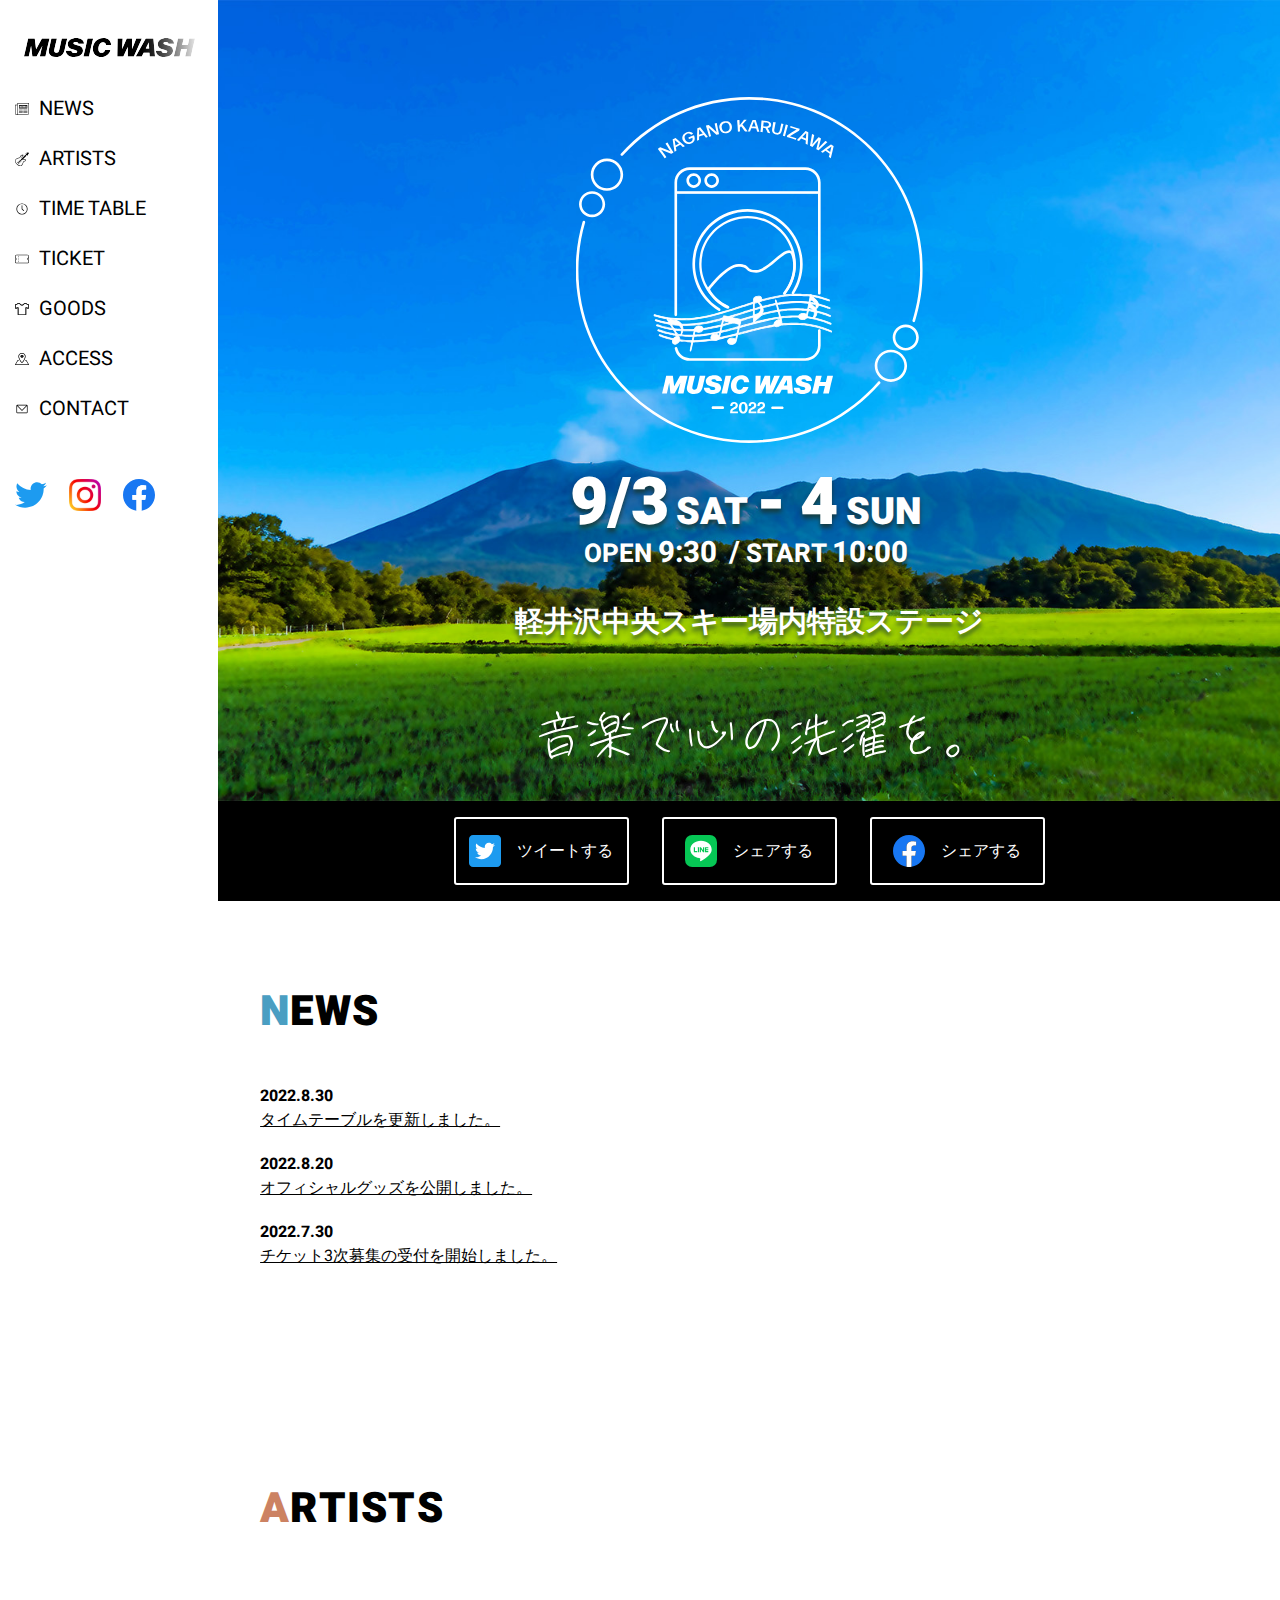
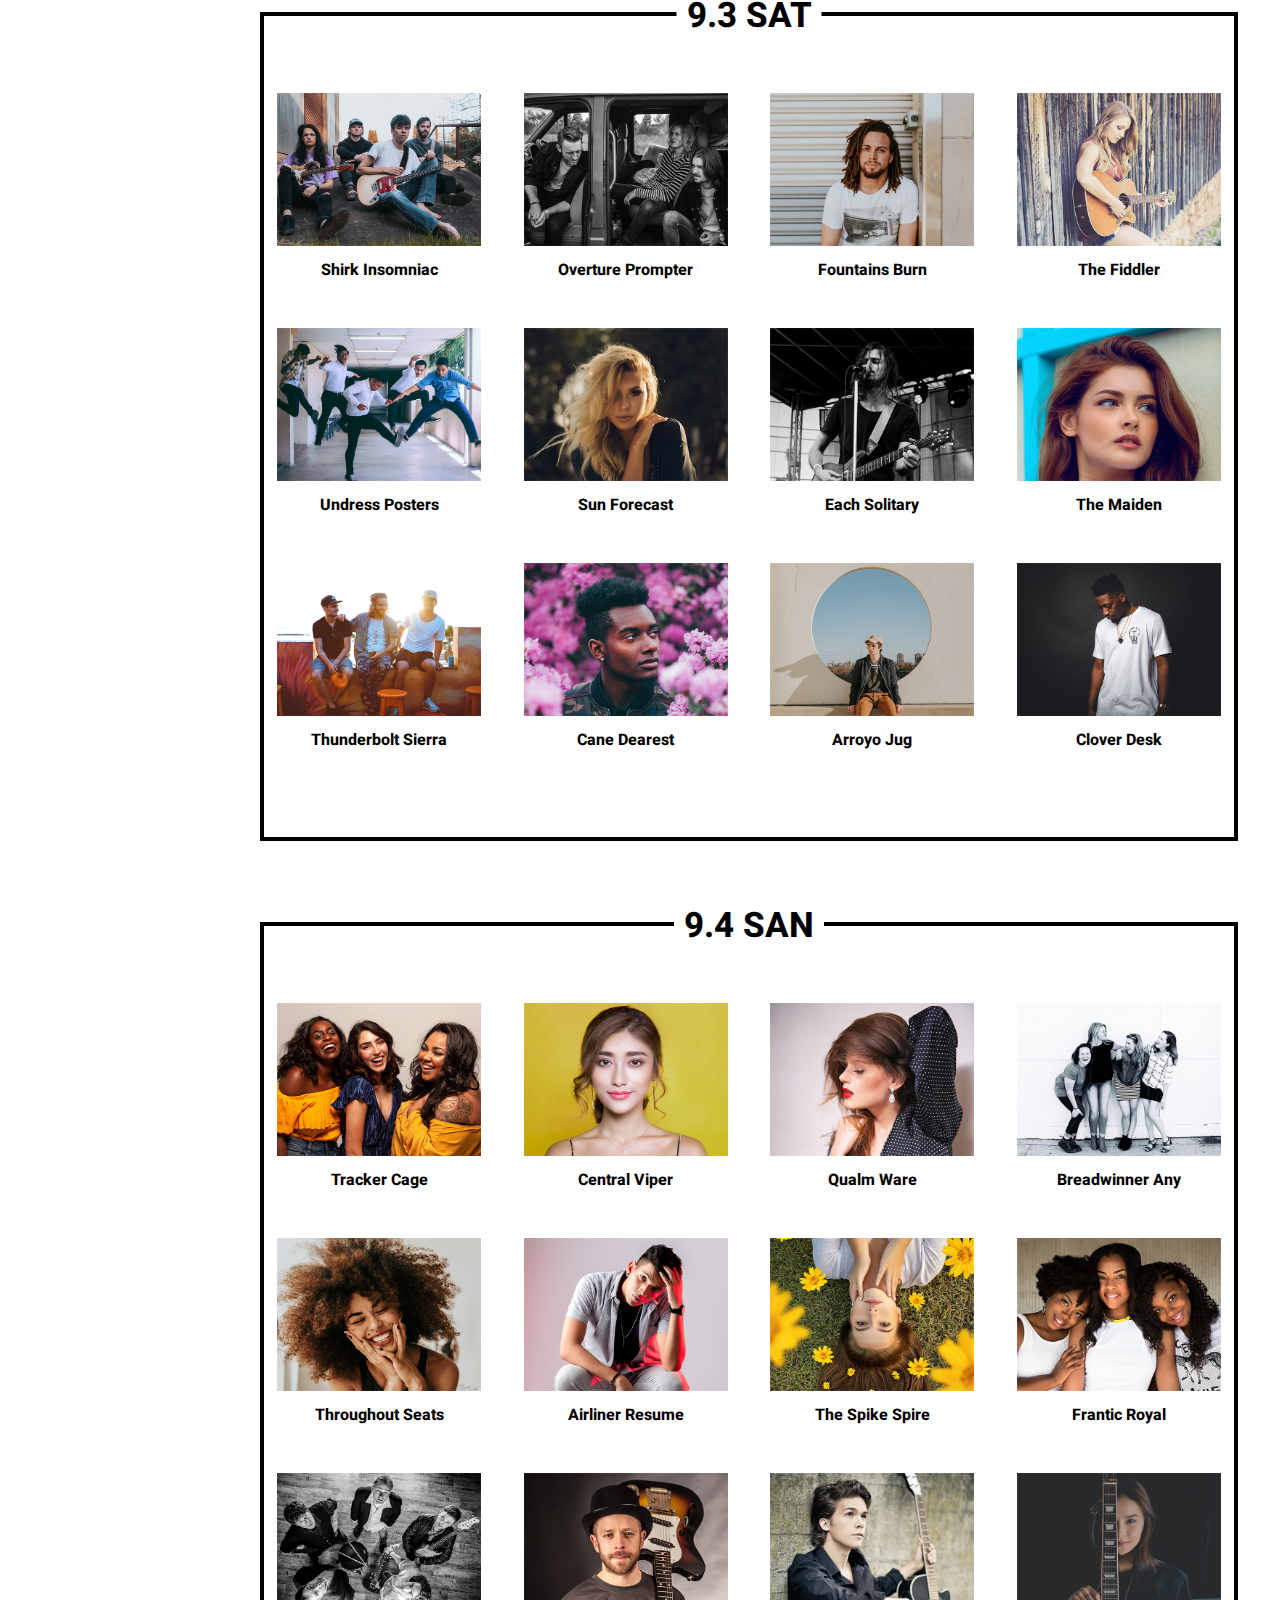
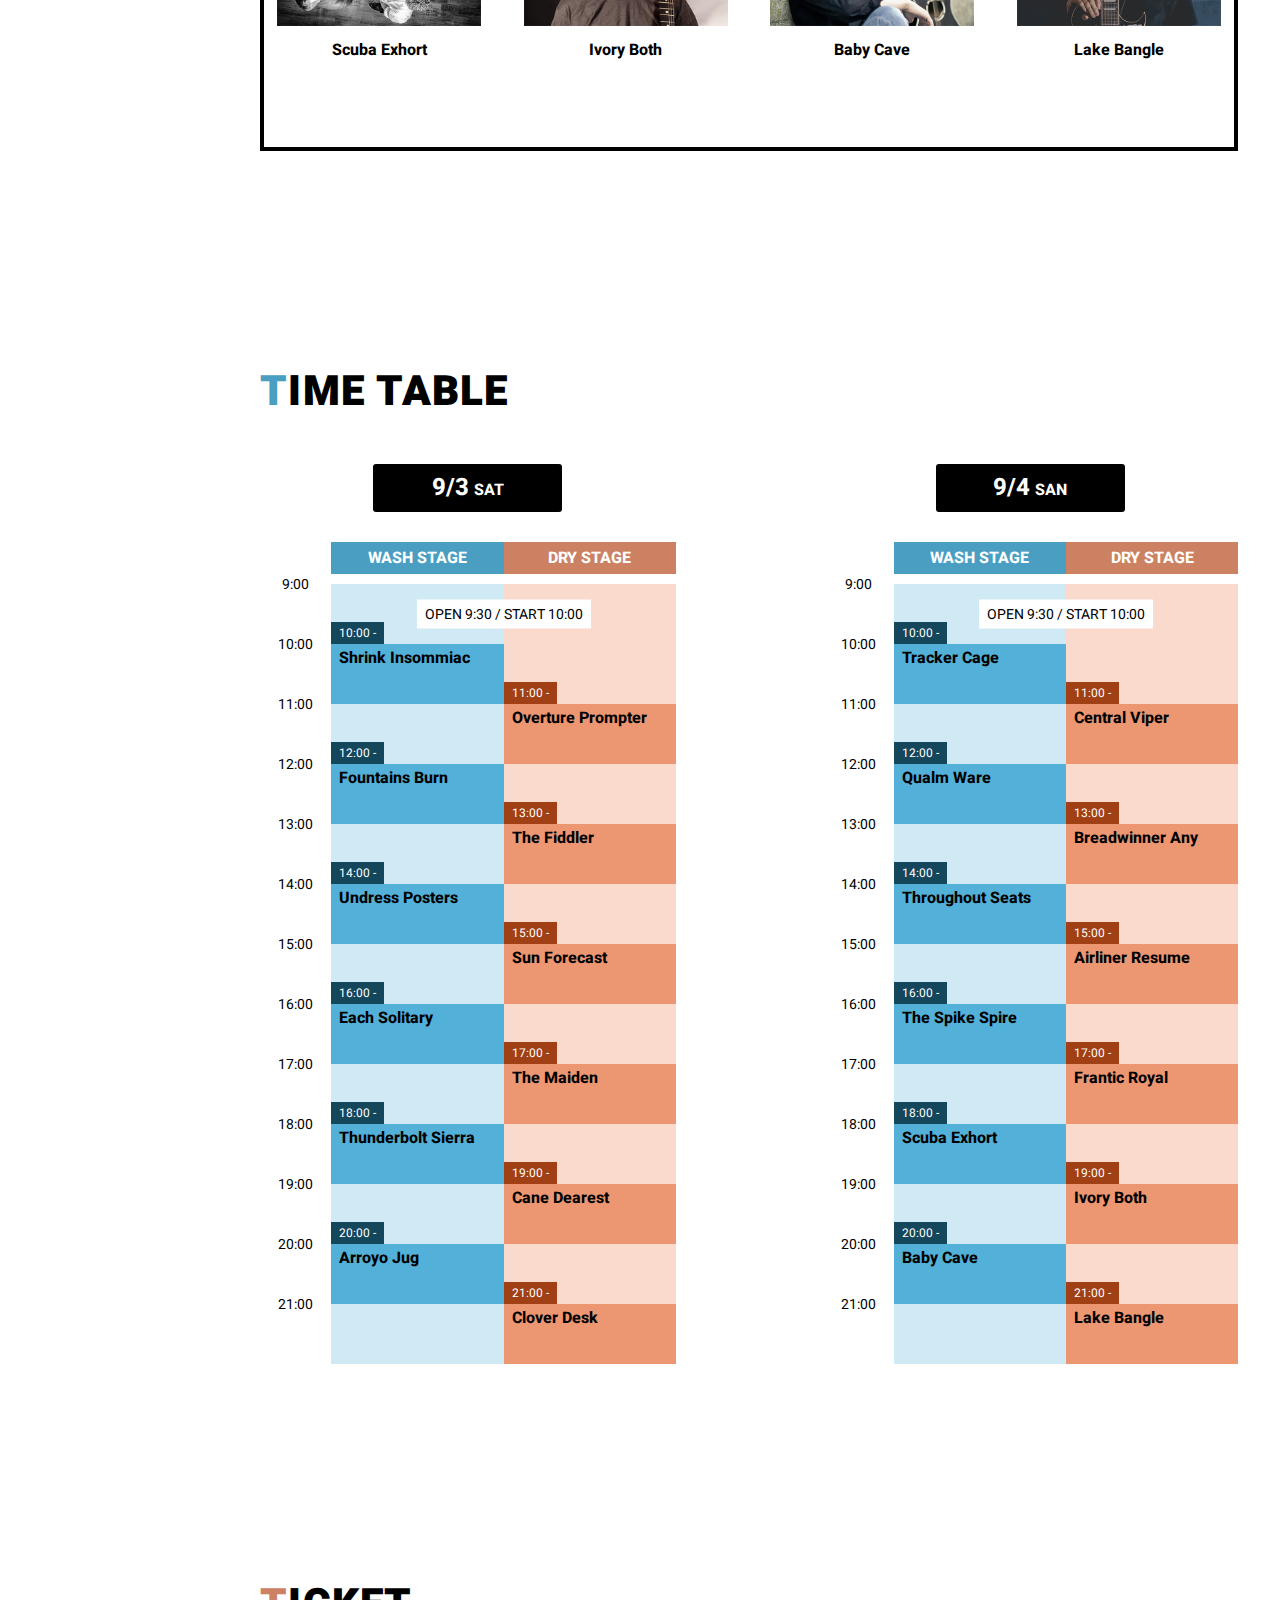
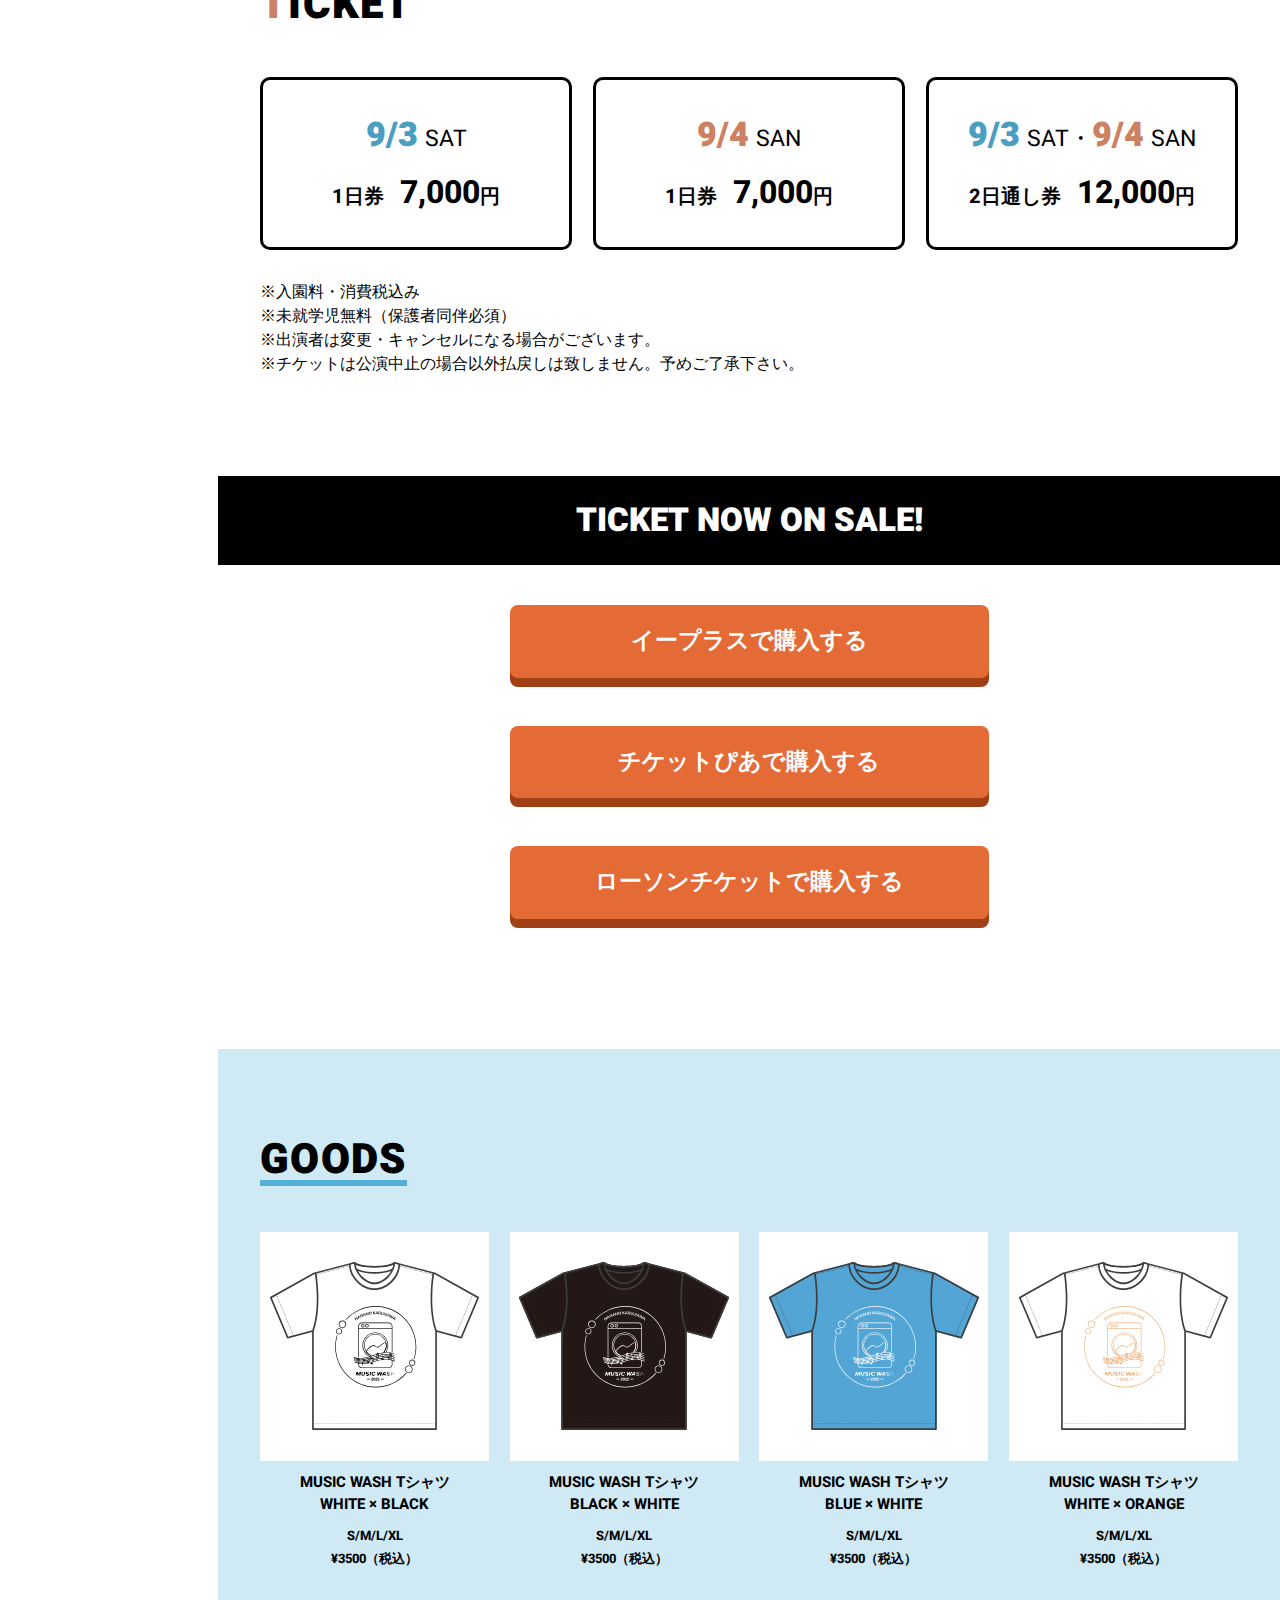
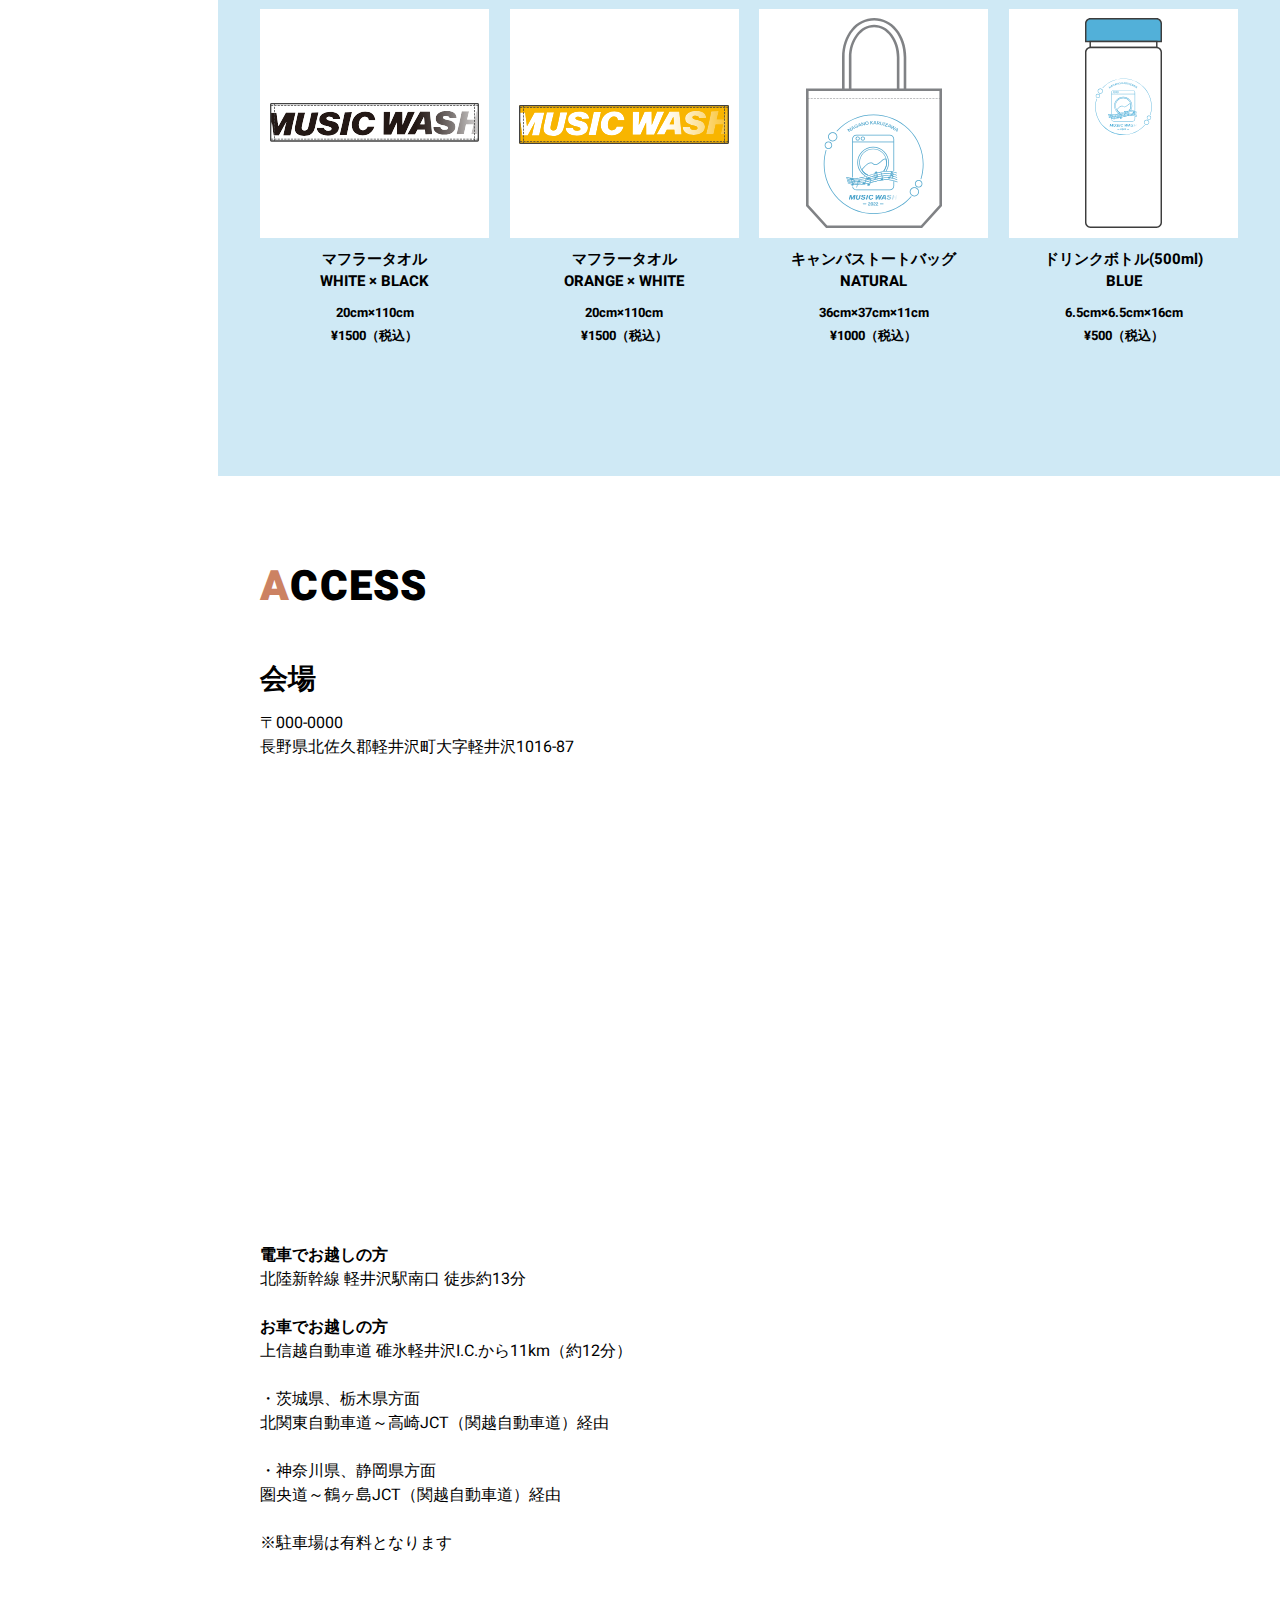
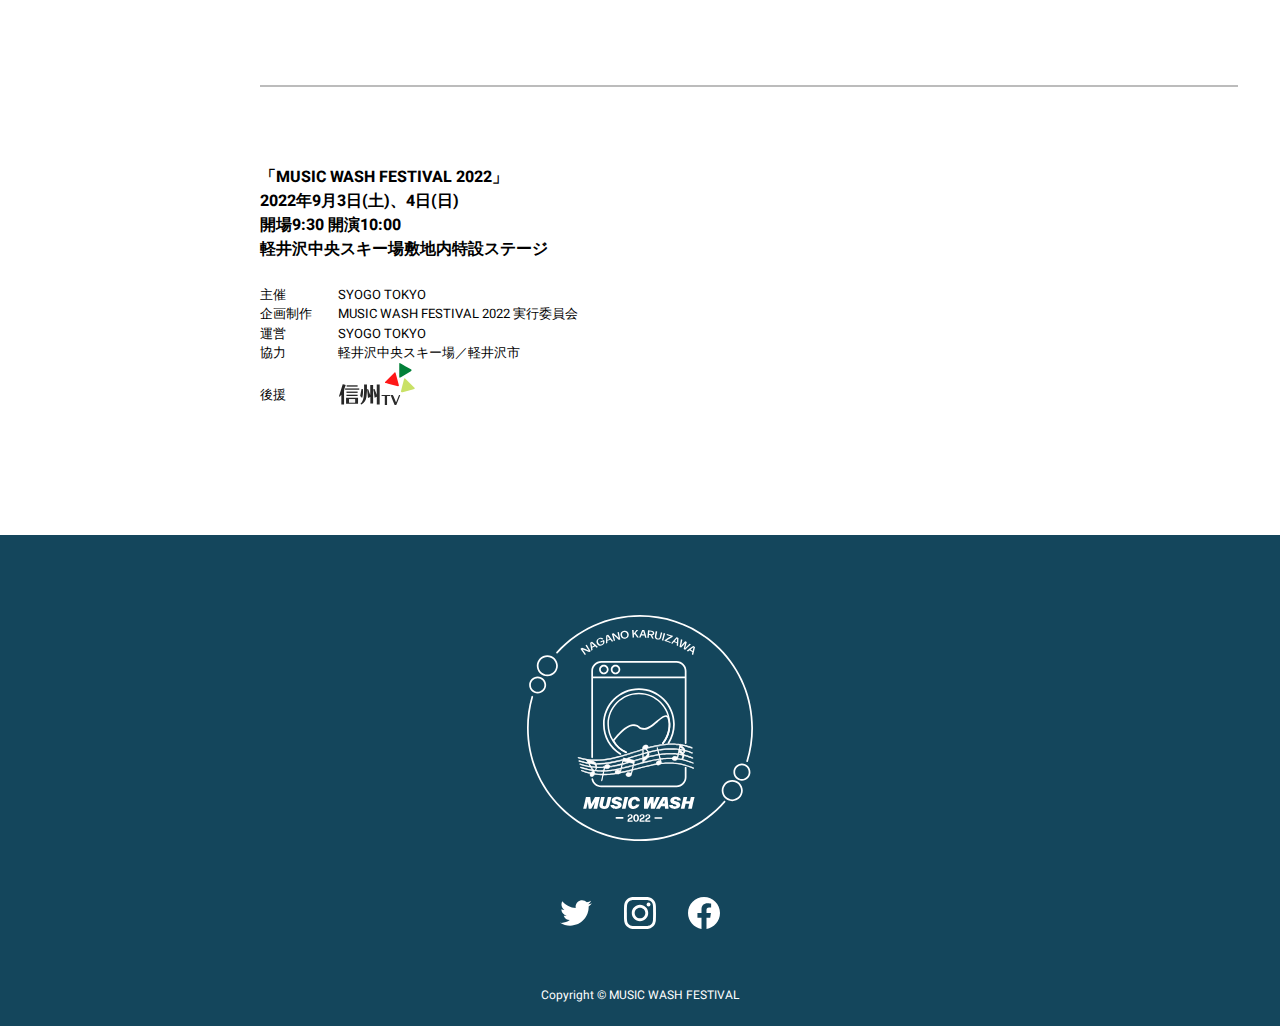
==== commit 05f0348d: "文字色修正" ====
--- a/index.html
+++ b/index.html
@@ -20,8 +20,10 @@
       referrerpolicy="no-referrer"
     />
     <link rel="stylesheet" href="css/lightbox.css" />
+    <link rel="stylesheet" href="css/modaal.css" />
     <script src="https://ajax.googleapis.com/ajax/libs/jquery/3.6.0/jquery.min.js"></script>
     <script src="js/lightbox.js"></script>
+    <script src="js/modaal.min.js"></script>
     <script src="js/script.js" defer></script>
   </head>
   <body>
@@ -62,15 +64,17 @@
         </nav>
         <div class="sns_link">
           <div>
-            <a href="https://twitter.com/twitterjp"><img src="images/sns/twitter_blue.svg" alt="Twitterアイコン" /></a>
+            <a href="https://twitter.com/twitterjp" target="_blank"
+              ><img src="images/sns/twitter_blue.svg" alt="Twitterアイコン"
+            /></a>
           </div>
           <div>
-            <a href="https://www.instagram.com/instagram/"
+            <a href="https://www.instagram.com/instagram/" target="_blank"
               ><img src="images/sns/Instagram_gradient@96.png" alt="Instagramアイコン"
             /></a>
           </div>
           <div>
-            <a href="https://www.facebook.com/facebook/?brand_redir=123739327653840"
+            <a href="https://www.facebook.com/facebook/?brand_redir=123739327653840" target="_blank"
               ><img src="images/sns/facebook_blue.svg" alt="Facebookアイコン"
             /></a>
           </div>
@@ -86,7 +90,6 @@
       <div class="message"><img src="images/top_main/message_white.svg" alt="音楽で心の洗濯を。" /></div>
     </div>
     <!--top_main.の終了タグ-->
-    <!--		TODO:シェアするURL修正、サーバに上げて動作確認-->
     <div class="sns_share">
       <ul>
         <!-- Twitterシェア -->
@@ -140,321 +143,1256 @@
           <h2><span>A</span>RTISTS</h2>
           <section>
             <h3>9.3&nbsp;SAT</h3>
-            <!-- TODO:クリックでモーダルを出す -->
-            <div>
-              <div>
-                <picture>
-                  <source
-                    media="(max-width: 599px)"
-                    srcset="images/artists/artist_1_sp@843.jpg 2x, images/artists/artist_1_sp@843.jpg 3x"
-                  />
-                  <source media="(max-width: 979px)" srcset="images/artists/artist_1_pc_tab@562.jpg 2x" />
-                  <img src="images/artists/artist_1_pc_tab@562.jpg" alt="Shirk Insomniacのアーティスト写真" />
-                </picture>
+            <div>
+              <div>
+                <a href="#modal_1" class="modal_1">
+                  <picture>
+                    <source
+                      media="(max-width: 599px)"
+                      srcset="images/artists/artist_1_sp@843.jpg 2x, images/artists/artist_1_sp@843.jpg 3x"
+                    />
+                    <source media="(max-width: 979px)" srcset="images/artists/artist_1_pc_tab@562.jpg 2x" />
+                    <img src="images/artists/artist_1_pc_tab@562.jpg" alt="Shirk Insomniacのアーティスト写真" />
+                  </picture>
+                </a>
               </div>
               <p>Shirk Insomniac</p>
-            </div>
-            <div>
-              <div>
-                <picture>
-                  <source
-                    media="(max-width: 599px)"
-                    srcset="images/artists/artist_2_sp@843.jpg 2x, images/artists/artist_2_sp@843.jpg 3x"
-                  />
-                  <source media="(max-width: 979px)" srcset="images/artists/artist_2_pc_tab@562.jpg 2x" />
-                  <img src="images/artists/artist_2_pc_tab@562.jpg" alt="Overture Prompterのアーティスト写真" />
-                </picture>
+              <!-- モーダルボックス -->
+              <div id="modal_1">
+                <div class="modal_container">
+                  <div class="artist_img">
+                    <picture>
+                      <source
+                        media="(max-width: 599px)"
+                        srcset="images/artists/artist_1_sp@843.jpg 2x, images/artists/artist_1_sp@843.jpg 3x"
+                      />
+                      <source media="(max-width: 979px)" srcset="images/artists/artist_1_pc_tab@562.jpg 2x" />
+                      <img src="images/artists/artist_1_pc_tab@562.jpg" alt="Shirk Insomniacのアーティスト写真" />
+                    </picture>
+                  </div>
+                  <!-- .artist_imgの終了タグ -->
+                  <p class="artist_name">Shirk Insomniac</p>
+                  <div class="sns_link">
+                    <div>
+                      <a href="https://twitter.com/twitterjp" class="link"
+                        ><img src="images/sns/twitter_blue.svg" alt="Twitterアイコン"
+                      /></a>
+                    </div>
+                    <div>
+                      <a href="https://www.instagram.com/instagram/" class="link"
+                        ><img src="images/sns/Instagram_gradient@96.png" alt="Instagramアイコン"
+                      /></a>
+                    </div>
+                    <div>
+                      <a href="https://www.facebook.com/facebook/?brand_redir=123739327653840" class="link"
+                        ><img src="images/sns/facebook_blue.svg" alt="Facebookアイコン"
+                      /></a>
+                    </div>
+                  </div>
+                  <!-- .sns_linkの終了タグ -->
+                  <a href="https://www.google.com/?hl=ja" class="official_site_link link">official site</a>
+                </div>
+              </div>
+              <!-- モーダルボックス .modalの終了タグ -->
+            </div>
+            <div>
+              <div>
+                <a href="#modal_2" class="modal_2">
+                  <picture>
+                    <source
+                      media="(max-width: 599px)"
+                      srcset="images/artists/artist_2_sp@843.jpg 2x, images/artists/artist_2_sp@843.jpg 3x"
+                    />
+                    <source media="(max-width: 979px)" srcset="images/artists/artist_2_pc_tab@562.jpg 2x" />
+                    <img src="images/artists/artist_2_pc_tab@562.jpg" alt="Overture Prompterのアーティスト写真" />
+                  </picture>
+                </a>
               </div>
               <p>Overture Prompter</p>
-            </div>
-            <div>
-              <div>
-                <picture>
-                  <source
-                    media="(max-width: 599px)"
-                    srcset="images/artists/artist_3_sp@843.jpg 2x, images/artists/artist_3_sp@843.jpg 3x"
-                  />
-                  <source media="(max-width: 979px)" srcset="images/artists/artist_3_pc_tab@562.jpg 2x" />
-                  <img src="images/artists/artist_3_pc_tab@562.jpg" alt="Fountains Burnのアーティスト写真" />
-                </picture>
+              <!-- モーダルボックス -->
+              <div id="modal_2">
+                <div class="modal_container">
+                  <div class="artist_img">
+                    <picture>
+                      <source
+                        media="(max-width: 599px)"
+                        srcset="images/artists/artist_2_sp@843.jpg 2x, images/artists/artist_2_sp@843.jpg 3x"
+                      />
+                      <source media="(max-width: 979px)" srcset="images/artists/artist_2_pc_tab@562.jpg 2x" />
+                      <img src="images/artists/artist_2_pc_tab@562.jpg" alt="Overture Prompterのアーティスト写真" />
+                    </picture>
+                  </div>
+                  <!-- .artist_imgの終了タグ -->
+                  <p class="artist_name">Overture Prompter</p>
+                  <div class="sns_link">
+                    <div>
+                      <a href="https://twitter.com/twitterjp" class="link"
+                        ><img src="images/sns/twitter_blue.svg" alt="Twitterアイコン"
+                      /></a>
+                    </div>
+                    <div>
+                      <a href="https://www.instagram.com/instagram/" class="link"
+                        ><img src="images/sns/Instagram_gradient@96.png" alt="Instagramアイコン"
+                      /></a>
+                    </div>
+                    <div>
+                      <a href="https://www.facebook.com/facebook/?brand_redir=123739327653840" class="link"
+                        ><img src="images/sns/facebook_blue.svg" alt="Facebookアイコン"
+                      /></a>
+                    </div>
+                  </div>
+                  <!-- .sns_linkの終了タグ -->
+                  <a href="https://www.google.com/?hl=ja" class="official_site_link link">official site</a>
+                </div>
+              </div>
+              <!-- モーダルボックス .modalの終了タグ -->
+            </div>
+            <div>
+              <div>
+                <a href="#modal_3" class="modal_3">
+                  <picture>
+                    <source
+                      media="(max-width: 599px)"
+                      srcset="images/artists/artist_3_sp@843.jpg 2x, images/artists/artist_3_sp@843.jpg 3x"
+                    />
+                    <source media="(max-width: 979px)" srcset="images/artists/artist_3_pc_tab@562.jpg 2x" />
+                    <img src="images/artists/artist_3_pc_tab@562.jpg" alt="Fountains Burnのアーティスト写真" />
+                  </picture>
+                </a>
               </div>
               <p>Fountains Burn</p>
-            </div>
-            <div>
-              <div>
-                <picture>
-                  <source
-                    media="(max-width: 599px)"
-                    srcset="images/artists/artist_4_sp@843.jpg 2x, images/artists/artist_4_sp@843.jpg 3x"
-                  />
-                  <source media="(max-width: 979px)" srcset="images/artists/artist_4_pc_tab@562.jpg 2x" />
-                  <img src="images/artists/artist_4_pc_tab@562.jpg" alt="The Fiddlerのアーティスト写真" />
-                </picture>
+              <!-- モーダルボックス -->
+              <div id="modal_3">
+                <div class="modal_container">
+                  <div class="artist_img">
+                    <picture>
+                      <source
+                        media="(max-width: 599px)"
+                        srcset="images/artists/artist_3_sp@843.jpg 2x, images/artists/artist_3_sp@843.jpg 3x"
+                      />
+                      <source media="(max-width: 979px)" srcset="images/artists/artist_3_pc_tab@562.jpg 2x" />
+                      <img src="images/artists/artist_3_pc_tab@562.jpg" alt="Fountains Burnのアーティスト写真" />
+                    </picture>
+                  </div>
+                  <!-- .artist_imgの終了タグ -->
+                  <p class="artist_name">Fountains Burn</p>
+                  <div class="sns_link">
+                    <div>
+                      <a href="https://twitter.com/twitterjp" class="link"
+                        ><img src="images/sns/twitter_blue.svg" alt="Twitterアイコン"
+                      /></a>
+                    </div>
+                    <div>
+                      <a href="https://www.instagram.com/instagram/" class="link"
+                        ><img src="images/sns/Instagram_gradient@96.png" alt="Instagramアイコン"
+                      /></a>
+                    </div>
+                    <div>
+                      <a href="https://www.facebook.com/facebook/?brand_redir=123739327653840" class="link"
+                        ><img src="images/sns/facebook_blue.svg" alt="Facebookアイコン"
+                      /></a>
+                    </div>
+                  </div>
+                  <!-- .sns_linkの終了タグ -->
+                  <a href="https://www.google.com/?hl=ja" class="official_site_link link">official site</a>
+                </div>
+              </div>
+              <!-- モーダルボックス .modalの終了タグ -->
+            </div>
+            <div>
+              <div>
+                <a href="#modal_4" class="modal_4">
+                  <picture>
+                    <source
+                      media="(max-width: 599px)"
+                      srcset="images/artists/artist_4_sp@843.jpg 2x, images/artists/artist_4_sp@843.jpg 3x"
+                    />
+                    <source media="(max-width: 979px)" srcset="images/artists/artist_4_pc_tab@562.jpg 2x" />
+                    <img src="images/artists/artist_4_pc_tab@562.jpg" alt="The Fiddlerのアーティスト写真" />
+                  </picture>
+                </a>
               </div>
               <p>The Fiddler</p>
-            </div>
-            <div>
-              <div>
-                <picture>
-                  <source
-                    media="(max-width: 599px)"
-                    srcset="images/artists/artist_5_sp@843.jpg 2x, images/artists/artist_5_sp@843.jpg 3x"
-                  />
-                  <source media="(max-width: 979px)" srcset="images/artists/artist_5_pc_tab@562.jpg 2x" />
-                  <img src="images/artists/artist_5_pc_tab@562.jpg" alt="Undress Postersのアーティスト写真" />
-                </picture>
+              <!-- モーダルボックス -->
+              <div id="modal_4">
+                <div class="modal_container">
+                  <div class="artist_img">
+                    <picture>
+                      <source
+                        media="(max-width: 599px)"
+                        srcset="images/artists/artist_4_sp@843.jpg 2x, images/artists/artist_4_sp@843.jpg 3x"
+                      />
+                      <source media="(max-width: 979px)" srcset="images/artists/artist_4_pc_tab@562.jpg 2x" />
+                      <img src="images/artists/artist_4_pc_tab@562.jpg" alt="The Fiddlerのアーティスト写真" />
+                    </picture>
+                  </div>
+                  <!-- .artist_imgの終了タグ -->
+                  <p class="artist_name">The Fiddler</p>
+                  <div class="sns_link">
+                    <div>
+                      <a href="https://twitter.com/twitterjp" class="link"
+                        ><img src="images/sns/twitter_blue.svg" alt="Twitterアイコン"
+                      /></a>
+                    </div>
+                    <div>
+                      <a href="https://www.instagram.com/instagram/" class="link"
+                        ><img src="images/sns/Instagram_gradient@96.png" alt="Instagramアイコン"
+                      /></a>
+                    </div>
+                    <div>
+                      <a href="https://www.facebook.com/facebook/?brand_redir=123739327653840" class="link"
+                        ><img src="images/sns/facebook_blue.svg" alt="Facebookアイコン"
+                      /></a>
+                    </div>
+                  </div>
+                  <!-- .sns_linkの終了タグ -->
+                  <a href="https://www.google.com/?hl=ja" class="official_site_link link">official site</a>
+                </div>
+              </div>
+              <!-- モーダルボックス .modalの終了タグ -->
+            </div>
+            <div>
+              <div>
+                <a href="#modal_5" class="modal_5">
+                  <picture>
+                    <source
+                      media="(max-width: 599px)"
+                      srcset="images/artists/artist_5_sp@843.jpg 2x, images/artists/artist_5_sp@843.jpg 3x"
+                    />
+                    <source media="(max-width: 979px)" srcset="images/artists/artist_5_pc_tab@562.jpg 2x" />
+                    <img src="images/artists/artist_5_pc_tab@562.jpg" alt="Undress Postersのアーティスト写真" />
+                  </picture>
+                </a>
               </div>
               <p>Undress Posters</p>
-            </div>
-            <div>
-              <div>
-                <picture>
-                  <source
-                    media="(max-width: 599px)"
-                    srcset="images/artists/artist_6_sp@843.jpg 2x, images/artists/artist_6_sp@843.jpg 3x"
-                  />
-                  <source media="(max-width: 979px)" srcset="images/artists/artist_6_pc_tab@562.jpg 2x" />
-                  <img src="images/artists/artist_6_pc_tab@562.jpg" alt="Sun Forecastのアーティスト写真" />
-                </picture>
+              <!-- モーダルボックス -->
+              <div id="modal_5">
+                <div class="modal_container">
+                  <div class="artist_img">
+                    <picture>
+                      <source
+                        media="(max-width: 599px)"
+                        srcset="images/artists/artist_5_sp@843.jpg 2x, images/artists/artist_5_sp@843.jpg 3x"
+                      />
+                      <source media="(max-width: 979px)" srcset="images/artists/artist_5_pc_tab@562.jpg 2x" />
+                      <img src="images/artists/artist_5_pc_tab@562.jpg" alt="Undress Postersのアーティスト写真" />
+                    </picture>
+                  </div>
+                  <!-- .artist_imgの終了タグ -->
+                  <p class="artist_name">Undress Posters</p>
+                  <div class="sns_link">
+                    <div>
+                      <a href="https://twitter.com/twitterjp" class="link"
+                        ><img src="images/sns/twitter_blue.svg" alt="Twitterアイコン"
+                      /></a>
+                    </div>
+                    <div>
+                      <a href="https://www.instagram.com/instagram/" class="link"
+                        ><img src="images/sns/Instagram_gradient@96.png" alt="Instagramアイコン"
+                      /></a>
+                    </div>
+                    <div>
+                      <a href="https://www.facebook.com/facebook/?brand_redir=123739327653840" class="link"
+                        ><img src="images/sns/facebook_blue.svg" alt="Facebookアイコン"
+                      /></a>
+                    </div>
+                  </div>
+                  <!-- .sns_linkの終了タグ -->
+                  <a href="https://www.google.com/?hl=ja" class="official_site_link link">official site</a>
+                </div>
+              </div>
+              <!-- モーダルボックス .modalの終了タグ -->
+            </div>
+            <div>
+              <div>
+                <a href="#modal_6" class="modal_6">
+                  <picture>
+                    <source
+                      media="(max-width: 599px)"
+                      srcset="images/artists/artist_6_sp@843.jpg 2x, images/artists/artist_6_sp@843.jpg 3x"
+                    />
+                    <source media="(max-width: 979px)" srcset="images/artists/artist_6_pc_tab@562.jpg 2x" />
+                    <img src="images/artists/artist_6_pc_tab@562.jpg" alt="Sun Forecastのアーティスト写真" />
+                  </picture>
+                </a>
               </div>
               <p>Sun Forecast</p>
-            </div>
-            <div>
-              <div>
-                <picture>
-                  <source
-                    media="(max-width: 599px)"
-                    srcset="images/artists/artist_7_sp@843.jpg 2x, images/artists/artist_7_sp@843.jpg 3x"
-                  />
-                  <source media="(max-width: 979px)" srcset="images/artists/artist_7_pc_tab@562.jpg 2x" />
-                  <img src="images/artists/artist_7_pc_tab@562.jpg" alt="Each Solitaryのアーティスト写真" />
-                </picture>
+              <!-- モーダルボックス -->
+              <div id="modal_6">
+                <div class="modal_container">
+                  <div class="artist_img">
+                    <picture>
+                      <source
+                        media="(max-width: 599px)"
+                        srcset="images/artists/artist_6_sp@843.jpg 2x, images/artists/artist_6_sp@843.jpg 3x"
+                      />
+                      <source media="(max-width: 979px)" srcset="images/artists/artist_6_pc_tab@562.jpg 2x" />
+                      <img src="images/artists/artist_6_pc_tab@562.jpg" alt="Sun Forecastのアーティスト写真" />
+                    </picture>
+                  </div>
+                  <!-- .artist_imgの終了タグ -->
+                  <p class="artist_name">Sun Forecast</p>
+                  <div class="sns_link">
+                    <div>
+                      <a href="https://twitter.com/twitterjp" class="link"
+                        ><img src="images/sns/twitter_blue.svg" alt="Twitterアイコン"
+                      /></a>
+                    </div>
+                    <div>
+                      <a href="https://www.instagram.com/instagram/" class="link"
+                        ><img src="images/sns/Instagram_gradient@96.png" alt="Instagramアイコン"
+                      /></a>
+                    </div>
+                    <div>
+                      <a href="https://www.facebook.com/facebook/?brand_redir=123739327653840" class="link"
+                        ><img src="images/sns/facebook_blue.svg" alt="Facebookアイコン"
+                      /></a>
+                    </div>
+                  </div>
+                  <!-- .sns_linkの終了タグ -->
+                  <a href="https://www.google.com/?hl=ja" class="official_site_link link">official site</a>
+                </div>
+              </div>
+              <!-- モーダルボックス .modalの終了タグ -->
+            </div>
+            <div>
+              <div>
+                <a href="#modal_7" class="modal_7">
+                  <picture>
+                    <source
+                      media="(max-width: 599px)"
+                      srcset="images/artists/artist_7_sp@843.jpg 2x, images/artists/artist_7_sp@843.jpg 3x"
+                    />
+                    <source media="(max-width: 979px)" srcset="images/artists/artist_7_pc_tab@562.jpg 2x" />
+                    <img src="images/artists/artist_7_pc_tab@562.jpg" alt="Each Solitaryのアーティスト写真" />
+                  </picture>
+                </a>
               </div>
               <p>Each Solitary</p>
-            </div>
-            <div>
-              <div>
-                <picture>
-                  <source
-                    media="(max-width: 599px)"
-                    srcset="images/artists/artist_8_sp@843.jpg 2x, images/artists/artist_8_sp@843.jpg 3x"
-                  />
-                  <source media="(max-width: 979px)" srcset="images/artists/artist_8_pc_tab@562.jpg 2x" />
-                  <img src="images/artists/artist_8_pc_tab@562.jpg" alt="The Maidenのアーティスト写真" />
-                </picture>
+              <!-- モーダルボックス -->
+              <div id="modal_7">
+                <div class="modal_container">
+                  <div class="artist_img">
+                    <picture>
+                      <source
+                        media="(max-width: 599px)"
+                        srcset="images/artists/artist_7_sp@843.jpg 2x, images/artists/artist_7_sp@843.jpg 3x"
+                      />
+                      <source media="(max-width: 979px)" srcset="images/artists/artist_7_pc_tab@562.jpg 2x" />
+                      <img src="images/artists/artist_7_pc_tab@562.jpg" alt="Each Solitaryのアーティスト写真" />
+                    </picture>
+                  </div>
+                  <!-- .artist_imgの終了タグ -->
+                  <p class="artist_name">Undress Posters</p>
+                  <div class="sns_link">
+                    <div>
+                      <a href="https://twitter.com/twitterjp" class="link"
+                        ><img src="images/sns/twitter_blue.svg" alt="Twitterアイコン"
+                      /></a>
+                    </div>
+                    <div>
+                      <a href="https://www.instagram.com/instagram/" class="link"
+                        ><img src="images/sns/Instagram_gradient@96.png" alt="Instagramアイコン"
+                      /></a>
+                    </div>
+                    <div>
+                      <a href="https://www.facebook.com/facebook/?brand_redir=123739327653840" class="link"
+                        ><img src="images/sns/facebook_blue.svg" alt="Facebookアイコン"
+                      /></a>
+                    </div>
+                  </div>
+                  <!-- .sns_linkの終了タグ -->
+                  <a href="https://www.google.com/?hl=ja" class="official_site_link link">official site</a>
+                </div>
+              </div>
+              <!-- モーダルボックス .modalの終了タグ -->
+            </div>
+            <div>
+              <div>
+                <a href="#modal_8" class="modal_8">
+                  <picture>
+                    <source
+                      media="(max-width: 599px)"
+                      srcset="images/artists/artist_8_sp@843.jpg 2x, images/artists/artist_8_sp@843.jpg 3x"
+                    />
+                    <source media="(max-width: 979px)" srcset="images/artists/artist_8_pc_tab@562.jpg 2x" />
+                    <img src="images/artists/artist_8_pc_tab@562.jpg" alt="The Maidenのアーティスト写真" />
+                  </picture>
+                </a>
               </div>
               <p>The Maiden</p>
-            </div>
-            <div>
-              <div>
-                <picture>
-                  <source
-                    media="(max-width: 599px)"
-                    srcset="images/artists/artist_9_sp@843.jpg 2x, images/artists/artist_9_sp@843.jpg 3x"
-                  />
-                  <source media="(max-width: 979px)" srcset="images/artists/artist_9_pc_tab@562.jpg 2x" />
-                  <img src="images/artists/artist_9_pc_tab@562.jpg" alt="Thunderbolt Sierraのアーティスト写真" />
-                </picture>
+              <!-- モーダルボックス -->
+              <div id="modal_8">
+                <div class="modal_container">
+                  <div class="artist_img">
+                    <picture>
+                      <source
+                        media="(max-width: 599px)"
+                        srcset="images/artists/artist_8_sp@843.jpg 2x, images/artists/artist_8_sp@843.jpg 3x"
+                      />
+                      <source media="(max-width: 979px)" srcset="images/artists/artist_8_pc_tab@562.jpg 2x" />
+                      <img src="images/artists/artist_8_pc_tab@562.jpg" alt="The Maidenのアーティスト写真" />
+                    </picture>
+                  </div>
+                  <!-- .artist_imgの終了タグ -->
+                  <p class="artist_name">The Maiden</p>
+                  <div class="sns_link">
+                    <div>
+                      <a href="https://twitter.com/twitterjp" class="link"
+                        ><img src="images/sns/twitter_blue.svg" alt="Twitterアイコン"
+                      /></a>
+                    </div>
+                    <div>
+                      <a href="https://www.instagram.com/instagram/" class="link"
+                        ><img src="images/sns/Instagram_gradient@96.png" alt="Instagramアイコン"
+                      /></a>
+                    </div>
+                    <div>
+                      <a href="https://www.facebook.com/facebook/?brand_redir=123739327653840" class="link"
+                        ><img src="images/sns/facebook_blue.svg" alt="Facebookアイコン"
+                      /></a>
+                    </div>
+                  </div>
+                  <!-- .sns_linkの終了タグ -->
+                  <a href="https://www.google.com/?hl=ja" class="official_site_link link">official site</a>
+                </div>
+              </div>
+              <!-- モーダルボックス .modalの終了タグ -->
+            </div>
+            <div>
+              <div>
+                <a href="#modal_9" class="modal_9">
+                  <picture>
+                    <source
+                      media="(max-width: 599px)"
+                      srcset="images/artists/artist_9_sp@843.jpg 2x, images/artists/artist_9_sp@843.jpg 3x"
+                    />
+                    <source media="(max-width: 979px)" srcset="images/artists/artist_9_pc_tab@562.jpg 2x" />
+                    <img src="images/artists/artist_9_pc_tab@562.jpg" alt="Thunderbolt Sierraのアーティスト写真" />
+                  </picture>
+                </a>
               </div>
               <p>Thunderbolt Sierra</p>
-            </div>
-            <div>
-              <div>
-                <picture>
-                  <source
-                    media="(max-width: 599px)"
-                    srcset="images/artists/artist_10_sp@843.jpg 2x, images/artists/artist_10_sp@843.jpg 3x"
-                  />
-                  <source media="(max-width: 979px)" srcset="images/artists/artist_10_pc_tab@562.jpg 2x" />
-                  <img src="images/artists/artist_10_pc_tab@562.jpg" alt="Cane Dearestのアーティスト写真" />
-                </picture>
+              <!-- モーダルボックス -->
+              <div id="modal_9">
+                <div class="modal_container">
+                  <div class="artist_img">
+                    <picture>
+                      <source
+                        media="(max-width: 599px)"
+                        srcset="images/artists/artist_9_sp@843.jpg 2x, images/artists/artist_9_sp@843.jpg 3x"
+                      />
+                      <source media="(max-width: 979px)" srcset="images/artists/artist_9_pc_tab@562.jpg 2x" />
+                      <img src="images/artists/artist_9_pc_tab@562.jpg" alt="Thunderbolt Sierraのアーティスト写真" />
+                    </picture>
+                  </div>
+                  <!-- .artist_imgの終了タグ -->
+                  <p class="artist_name">Thunderbolt Sierra</p>
+                  <div class="sns_link">
+                    <div>
+                      <a href="https://twitter.com/twitterjp" class="link"
+                        ><img src="images/sns/twitter_blue.svg" alt="Twitterアイコン"
+                      /></a>
+                    </div>
+                    <div>
+                      <a href="https://www.instagram.com/instagram/" class="link"
+                        ><img src="images/sns/Instagram_gradient@96.png" alt="Instagramアイコン"
+                      /></a>
+                    </div>
+                    <div>
+                      <a href="https://www.facebook.com/facebook/?brand_redir=123739327653840" class="link"
+                        ><img src="images/sns/facebook_blue.svg" alt="Facebookアイコン"
+                      /></a>
+                    </div>
+                  </div>
+                  <!-- .sns_linkの終了タグ -->
+                  <a href="https://www.google.com/?hl=ja" class="official_site_link link">official site</a>
+                </div>
+              </div>
+              <!-- モーダルボックス .modalの終了タグ -->
+            </div>
+            <div>
+              <div>
+                <a href="#modal_10" class="modal_10">
+                  <picture>
+                    <source
+                      media="(max-width: 599px)"
+                      srcset="images/artists/artist_10_sp@843.jpg 2x, images/artists/artist_10_sp@843.jpg 3x"
+                    />
+                    <source media="(max-width: 979px)" srcset="images/artists/artist_10_pc_tab@562.jpg 2x" />
+                    <img src="images/artists/artist_10_pc_tab@562.jpg" alt="Cane Dearestのアーティスト写真" />
+                  </picture>
+                </a>
               </div>
               <p>Cane Dearest</p>
-            </div>
-            <div>
-              <div>
-                <picture>
-                  <source
-                    media="(max-width: 599px)"
-                    srcset="images/artists/artist_11_sp@843.jpg 2x, images/artists/artist_11_sp@843.jpg 3x"
-                  />
-                  <source media="(max-width: 979px)" srcset="images/artists/artist_11_pc_tab@562.jpg 2x" />
-                  <img src="images/artists/artist_11_pc_tab@562.jpg" alt="Arroyo Jugのアーティスト写真" />
-                </picture>
+              <!-- モーダルボックス -->
+              <div id="modal_10">
+                <div class="modal_container">
+                  <div class="artist_img">
+                    <picture>
+                      <source
+                        media="(max-width: 599px)"
+                        srcset="images/artists/artist_10_sp@843.jpg 2x, images/artists/artist_10_sp@843.jpg 3x"
+                      />
+                      <source media="(max-width: 979px)" srcset="images/artists/artist_10_pc_tab@562.jpg 2x" />
+                      <img src="images/artists/artist_10_pc_tab@562.jpg" alt="Cane Dearestのアーティスト写真" />
+                    </picture>
+                  </div>
+                  <!-- .artist_imgの終了タグ -->
+                  <p class="artist_name">Cane Dearest</p>
+                  <div class="sns_link">
+                    <div>
+                      <a href="https://twitter.com/twitterjp" class="link"
+                        ><img src="images/sns/twitter_blue.svg" alt="Twitterアイコン"
+                      /></a>
+                    </div>
+                    <div>
+                      <a href="https://www.instagram.com/instagram/" class="link"
+                        ><img src="images/sns/Instagram_gradient@96.png" alt="Instagramアイコン"
+                      /></a>
+                    </div>
+                    <div>
+                      <a href="https://www.facebook.com/facebook/?brand_redir=123739327653840" class="link"
+                        ><img src="images/sns/facebook_blue.svg" alt="Facebookアイコン"
+                      /></a>
+                    </div>
+                  </div>
+                  <!-- .sns_linkの終了タグ -->
+                  <a href="https://www.google.com/?hl=ja" class="official_site_link link">official site</a>
+                </div>
+              </div>
+              <!-- モーダルボックス .modalの終了タグ -->
+            </div>
+            <div>
+              <div>
+                <a href="#modal_11" class="modal_11">
+                  <picture>
+                    <source
+                      media="(max-width: 599px)"
+                      srcset="images/artists/artist_11_sp@843.jpg 2x, images/artists/artist_11_sp@843.jpg 3x"
+                    />
+                    <source media="(max-width: 979px)" srcset="images/artists/artist_11_pc_tab@562.jpg 2x" />
+                    <img src="images/artists/artist_11_pc_tab@562.jpg" alt="Arroyo Jugのアーティスト写真" />
+                  </picture>
+                </a>
               </div>
               <p>Arroyo Jug</p>
-            </div>
-            <div>
-              <div>
-                <picture>
-                  <source
-                    media="(max-width: 599px)"
-                    srcset="images/artists/artist_12_sp@843.jpg 2x, images/artists/artist_12_sp@843.jpg 3x"
-                  />
-                  <source media="(max-width: 979px)" srcset="images/artists/artist_12_pc_tab@562.jpg 2x" />
-                  <img src="images/artists/artist_12_pc_tab@562.jpg" alt="Clover Deskのアーティスト写真" />
-                </picture>
+              <!-- モーダルボックス -->
+              <div id="modal_11">
+                <div class="modal_container">
+                  <div class="artist_img">
+                    <picture>
+                      <source
+                        media="(max-width: 599px)"
+                        srcset="images/artists/artist_11_sp@843.jpg 2x, images/artists/artist_11_sp@843.jpg 3x"
+                      />
+                      <source media="(max-width: 979px)" srcset="images/artists/artist_11_pc_tab@562.jpg 2x" />
+                      <img src="images/artists/artist_11_pc_tab@562.jpg" alt="Arroyo Jugのアーティスト写真" />
+                    </picture>
+                  </div>
+                  <!-- .artist_imgの終了タグ -->
+                  <p class="artist_name">Arroyo Jug</p>
+                  <div class="sns_link">
+                    <div>
+                      <a href="https://twitter.com/twitterjp" class="link"
+                        ><img src="images/sns/twitter_blue.svg" alt="Twitterアイコン"
+                      /></a>
+                    </div>
+                    <div>
+                      <a href="https://www.instagram.com/instagram/" class="link"
+                        ><img src="images/sns/Instagram_gradient@96.png" alt="Instagramアイコン"
+                      /></a>
+                    </div>
+                    <div>
+                      <a href="https://www.facebook.com/facebook/?brand_redir=123739327653840" class="link"
+                        ><img src="images/sns/facebook_blue.svg" alt="Facebookアイコン"
+                      /></a>
+                    </div>
+                  </div>
+                  <!-- .sns_linkの終了タグ -->
+                  <a href="https://www.google.com/?hl=ja" class="official_site_link link">official site</a>
+                </div>
+              </div>
+              <!-- モーダルボックス .modalの終了タグ -->
+            </div>
+            <div>
+              <div>
+                <a href="#modal_12" class="modal_12">
+                  <picture>
+                    <source
+                      media="(max-width: 599px)"
+                      srcset="images/artists/artist_12_sp@843.jpg 2x, images/artists/artist_12_sp@843.jpg 3x"
+                    />
+                    <source media="(max-width: 979px)" srcset="images/artists/artist_12_pc_tab@562.jpg 2x" />
+                    <img src="images/artists/artist_12_pc_tab@562.jpg" alt="Clover Deskのアーティスト写真" />
+                  </picture>
+                </a>
               </div>
               <p>Clover Desk</p>
+              <!-- モーダルボックス -->
+              <div id="modal_12">
+                <div class="modal_container">
+                  <div class="artist_img">
+                    <picture>
+                      <source
+                        media="(max-width: 599px)"
+                        srcset="images/artists/artist_12_sp@843.jpg 2x, images/artists/artist_12_sp@843.jpg 3x"
+                      />
+                      <source media="(max-width: 979px)" srcset="images/artists/artist_12_pc_tab@562.jpg 2x" />
+                      <img src="images/artists/artist_12_pc_tab@562.jpg" alt="Clover Deskのアーティスト写真" />
+                    </picture>
+                  </div>
+                  <!-- .artist_imgの終了タグ -->
+                  <p class="artist_name">Clover Desk</p>
+                  <div class="sns_link">
+                    <div>
+                      <a href="https://twitter.com/twitterjp" class="link"
+                        ><img src="images/sns/twitter_blue.svg" alt="Twitterアイコン"
+                      /></a>
+                    </div>
+                    <div>
+                      <a href="https://www.instagram.com/instagram/" class="link"
+                        ><img src="images/sns/Instagram_gradient@96.png" alt="Instagramアイコン"
+                      /></a>
+                    </div>
+                    <div>
+                      <a href="https://www.facebook.com/facebook/?brand_redir=123739327653840" class="link"
+                        ><img src="images/sns/facebook_blue.svg" alt="Facebookアイコン"
+                      /></a>
+                    </div>
+                  </div>
+                  <!-- .sns_linkの終了タグ -->
+                  <a href="https://www.google.com/?hl=ja" class="official_site_link link">official site</a>
+                </div>
+              </div>
+              <!-- モーダルボックス .modalの終了タグ -->
             </div>
           </section>
           <section>
             <h3>9.4&nbsp;SAN</h3>
             <div>
               <div>
-                <picture>
-                  <source
-                    media="(max-width: 599px)"
-                    srcset="images/artists/artist_13_sp@843.jpg 2x, images/artists/artist_13_sp@843.jpg 3x"
-                  />
-                  <source media="(max-width: 979px)" srcset="images/artists/artist_13_pc_tab@562.jpg 2x" />
-                  <img src="images/artists/artist_13_pc_tab@562.jpg" alt="Tracker Cageのアーティスト写真" />
-                </picture>
+                <a href="#modal_13" class="modal_13">
+                  <picture>
+                    <source
+                      media="(max-width: 599px)"
+                      srcset="images/artists/artist_13_sp@843.jpg 2x, images/artists/artist_13_sp@843.jpg 3x"
+                    />
+                    <source media="(max-width: 979px)" srcset="images/artists/artist_13_pc_tab@562.jpg 2x" />
+                    <img src="images/artists/artist_13_pc_tab@562.jpg" alt="Tracker Cageのアーティスト写真" />
+                  </picture>
+                </a>
               </div>
               <p>Tracker Cage</p>
-            </div>
-            <div>
-              <div>
-                <picture>
-                  <source
-                    media="(max-width: 599px)"
-                    srcset="images/artists/artist_14_sp@843.jpg 2x, images/artists/artist_14_sp@843.jpg 3x"
-                  />
-                  <source media="(max-width: 979px)" srcset="images/artists/artist_14_pc_tab@562.jpg 2x" />
-                  <img src="images/artists/artist_14_pc_tab@562.jpg" alt="Central Viperのアーティスト写真" />
-                </picture>
+              <!-- モーダルボックス -->
+              <div id="modal_13">
+                <div class="modal_container">
+                  <div class="artist_img">
+                    <picture>
+                      <source
+                        media="(max-width: 599px)"
+                        srcset="images/artists/artist_13_sp@843.jpg 2x, images/artists/artist_13_sp@843.jpg 3x"
+                      />
+                      <source media="(max-width: 979px)" srcset="images/artists/artist_13_pc_tab@562.jpg 2x" />
+                      <img src="images/artists/artist_13_pc_tab@562.jpg" alt="Tracker Cageのアーティスト写真" />
+                    </picture>
+                  </div>
+                  <!-- .artist_imgの終了タグ -->
+                  <p class="artist_name">Tracker Cage</p>
+                  <div class="sns_link">
+                    <div>
+                      <a href="https://twitter.com/twitterjp" class="link"
+                        ><img src="images/sns/twitter_blue.svg" alt="Twitterアイコン"
+                      /></a>
+                    </div>
+                    <div>
+                      <a href="https://www.instagram.com/instagram/" class="link"
+                        ><img src="images/sns/Instagram_gradient@96.png" alt="Instagramアイコン"
+                      /></a>
+                    </div>
+                    <div>
+                      <a href="https://www.facebook.com/facebook/?brand_redir=123739327653840" class="link"
+                        ><img src="images/sns/facebook_blue.svg" alt="Facebookアイコン"
+                      /></a>
+                    </div>
+                  </div>
+                  <!-- .sns_linkの終了タグ -->
+                  <a href="https://www.google.com/?hl=ja" class="official_site_link link">official site</a>
+                </div>
+              </div>
+              <!-- モーダルボックス .modalの終了タグ -->
+            </div>
+            <div>
+              <div>
+                <a href="#modal_14" class="modal_14">
+                  <picture>
+                    <source
+                      media="(max-width: 599px)"
+                      srcset="images/artists/artist_14_sp@843.jpg 2x, images/artists/artist_14_sp@843.jpg 3x"
+                    />
+                    <source media="(max-width: 979px)" srcset="images/artists/artist_14_pc_tab@562.jpg 2x" />
+                    <img src="images/artists/artist_14_pc_tab@562.jpg" alt="Central Viperのアーティスト写真" />
+                  </picture>
+                </a>
               </div>
               <p>Central Viper</p>
-            </div>
-            <div>
-              <div>
-                <picture>
-                  <source
-                    media="(max-width: 599px)"
-                    srcset="images/artists/artist_15_sp@843.jpg 2x, images/artists/artist_15_sp@843.jpg 3x"
-                  />
-                  <source media="(max-width: 979px)" srcset="images/artists/artist_15_pc_tab@562.jpg 2x" />
-                  <img src="images/artists/artist_15_pc_tab@562.jpg" alt="Qualm Wareのアーティスト写真" />
-                </picture>
+              <!-- モーダルボックス -->
+              <div id="modal_14">
+                <div class="modal_container">
+                  <div class="artist_img">
+                    <picture>
+                      <source
+                        media="(max-width: 599px)"
+                        srcset="images/artists/artist_14_sp@843.jpg 2x, images/artists/artist_14_sp@843.jpg 3x"
+                      />
+                      <source media="(max-width: 979px)" srcset="images/artists/artist_14_pc_tab@562.jpg 2x" />
+                      <img src="images/artists/artist_14_pc_tab@562.jpg" alt="Central Viperのアーティスト写真" />
+                    </picture>
+                  </div>
+                  <!-- .artist_imgの終了タグ -->
+                  <p class="artist_name">Central Viper</p>
+                  <div class="sns_link">
+                    <div>
+                      <a href="https://twitter.com/twitterjp" class="link"
+                        ><img src="images/sns/twitter_blue.svg" alt="Twitterアイコン"
+                      /></a>
+                    </div>
+                    <div>
+                      <a href="https://www.instagram.com/instagram/" class="link"
+                        ><img src="images/sns/Instagram_gradient@96.png" alt="Instagramアイコン"
+                      /></a>
+                    </div>
+                    <div>
+                      <a href="https://www.facebook.com/facebook/?brand_redir=123739327653840" class="link"
+                        ><img src="images/sns/facebook_blue.svg" alt="Facebookアイコン"
+                      /></a>
+                    </div>
+                  </div>
+                  <!-- .sns_linkの終了タグ -->
+                  <a href="https://www.google.com/?hl=ja" class="official_site_link link">official site</a>
+                </div>
+              </div>
+              <!-- モーダルボックス .modalの終了タグ -->
+            </div>
+            <div>
+              <div>
+                <a href="#modal_15" class="modal_15">
+                  <picture>
+                    <source
+                      media="(max-width: 599px)"
+                      srcset="images/artists/artist_15_sp@843.jpg 2x, images/artists/artist_15_sp@843.jpg 3x"
+                    />
+                    <source media="(max-width: 979px)" srcset="images/artists/artist_15_pc_tab@562.jpg 2x" />
+                    <img src="images/artists/artist_15_pc_tab@562.jpg" alt="Qualm Wareのアーティスト写真" />
+                  </picture>
+                </a>
               </div>
               <p>Qualm Ware</p>
-            </div>
-            <div>
-              <div>
-                <picture>
-                  <source
-                    media="(max-width: 599px)"
-                    srcset="images/artists/artist_16_sp@843.jpg 2x, images/artists/artist_16_sp@843.jpg 3x"
-                  />
-                  <source media="(max-width: 979px)" srcset="images/artists/artist_16_pc_tab@562.jpg 2x" />
-                  <img src="images/artists/artist_16_pc_tab@562.jpg" alt="Breadwinner Anyのアーティスト写真" />
-                </picture>
+              <!-- モーダルボックス -->
+              <div id="modal_15">
+                <div class="modal_container">
+                  <div class="artist_img">
+                    <picture>
+                      <source
+                        media="(max-width: 599px)"
+                        srcset="images/artists/artist_15_sp@843.jpg 2x, images/artists/artist_15_sp@843.jpg 3x"
+                      />
+                      <source media="(max-width: 979px)" srcset="images/artists/artist_15_pc_tab@562.jpg 2x" />
+                      <img src="images/artists/artist_15_pc_tab@562.jpg" alt="Qualm Wareのアーティスト写真" />
+                    </picture>
+                  </div>
+                  <!-- .artist_imgの終了タグ -->
+                  <p class="artist_name">Qualm Ware</p>
+                  <div class="sns_link">
+                    <div>
+                      <a href="https://twitter.com/twitterjp" class="link"
+                        ><img src="images/sns/twitter_blue.svg" alt="Twitterアイコン"
+                      /></a>
+                    </div>
+                    <div>
+                      <a href="https://www.instagram.com/instagram/" class="link"
+                        ><img src="images/sns/Instagram_gradient@96.png" alt="Instagramアイコン"
+                      /></a>
+                    </div>
+                    <div>
+                      <a href="https://www.facebook.com/facebook/?brand_redir=123739327653840" class="link"
+                        ><img src="images/sns/facebook_blue.svg" alt="Facebookアイコン"
+                      /></a>
+                    </div>
+                  </div>
+                  <!-- .sns_linkの終了タグ -->
+                  <a href="https://www.google.com/?hl=ja" class="official_site_link link">official site</a>
+                </div>
+              </div>
+              <!-- モーダルボックス .modalの終了タグ -->
+            </div>
+            <div>
+              <div>
+                <a href="#modal_16" class="modal_16">
+                  <picture>
+                    <source
+                      media="(max-width: 599px)"
+                      srcset="images/artists/artist_16_sp@843.jpg 2x, images/artists/artist_16_sp@843.jpg 3x"
+                    />
+                    <source media="(max-width: 979px)" srcset="images/artists/artist_16_pc_tab@562.jpg 2x" />
+                    <img src="images/artists/artist_16_pc_tab@562.jpg" alt="Breadwinner Anyのアーティスト写真" />
+                  </picture>
+                </a>
               </div>
               <p>Breadwinner Any</p>
-            </div>
-            <div>
-              <div>
-                <picture>
-                  <source
-                    media="(max-width: 599px)"
-                    srcset="images/artists/artist_17_sp@843.jpg 2x, images/artists/artist_17_sp@843.jpg 3x"
-                  />
-                  <source media="(max-width: 979px)" srcset="images/artists/artist_17_pc_tab@562.jpg 2x" />
-                  <img src="images/artists/artist_17_pc_tab@562.jpg" alt="Throughout Seatsのアーティスト写真" />
-                </picture>
+              <!-- モーダルボックス -->
+              <div id="modal_16">
+                <div class="modal_container">
+                  <div class="artist_img">
+                    <picture>
+                      <source
+                        media="(max-width: 599px)"
+                        srcset="images/artists/artist_16_sp@843.jpg 2x, images/artists/artist_16_sp@843.jpg 3x"
+                      />
+                      <source media="(max-width: 979px)" srcset="images/artists/artist_16_pc_tab@562.jpg 2x" />
+                      <img src="images/artists/artist_16_pc_tab@562.jpg" alt="Breadwinner Anyのアーティスト写真" />
+                    </picture>
+                  </div>
+                  <!-- .artist_imgの終了タグ -->
+                  <p class="artist_name">Breadwinner Any</p>
+                  <div class="sns_link">
+                    <div>
+                      <a href="https://twitter.com/twitterjp" class="link"
+                        ><img src="images/sns/twitter_blue.svg" alt="Twitterアイコン"
+                      /></a>
+                    </div>
+                    <div>
+                      <a href="https://www.instagram.com/instagram/" class="link"
+                        ><img src="images/sns/Instagram_gradient@96.png" alt="Instagramアイコン"
+                      /></a>
+                    </div>
+                    <div>
+                      <a href="https://www.facebook.com/facebook/?brand_redir=123739327653840" class="link"
+                        ><img src="images/sns/facebook_blue.svg" alt="Facebookアイコン"
+                      /></a>
+                    </div>
+                  </div>
+                  <!-- .sns_linkの終了タグ -->
+                  <a href="https://www.google.com/?hl=ja" class="official_site_link link">official site</a>
+                </div>
+              </div>
+              <!-- モーダルボックス .modalの終了タグ -->
+            </div>
+            <div>
+              <div>
+                <a href="#modal_17" class="modal_17">
+                  <picture>
+                    <source
+                      media="(max-width: 599px)"
+                      srcset="images/artists/artist_17_sp@843.jpg 2x, images/artists/artist_17_sp@843.jpg 3x"
+                    />
+                    <source media="(max-width: 979px)" srcset="images/artists/artist_17_pc_tab@562.jpg 2x" />
+                    <img src="images/artists/artist_17_pc_tab@562.jpg" alt="Throughout Seatsのアーティスト写真" />
+                  </picture>
+                </a>
               </div>
               <p>Throughout Seats</p>
-            </div>
-            <div>
-              <div>
-                <picture>
-                  <source
-                    media="(max-width: 599px)"
-                    srcset="images/artists/artist_18_sp@843.jpg 2x, images/artists/artist_18_sp@843.jpg 3x"
-                  />
-                  <source media="(max-width: 979px)" srcset="images/artists/artist_18_pc_tab@562.jpg 2x" />
-                  <img src="images/artists/artist_18_pc_tab@562.jpg" alt="Airliner Resumeのアーティスト写真" />
-                </picture>
+              <!-- モーダルボックス -->
+              <div id="modal_17">
+                <div class="modal_container">
+                  <div class="artist_img">
+                    <picture>
+                      <source
+                        media="(max-width: 599px)"
+                        srcset="images/artists/artist_17_sp@843.jpg 2x, images/artists/artist_17_sp@843.jpg 3x"
+                      />
+                      <source media="(max-width: 979px)" srcset="images/artists/artist_17_pc_tab@562.jpg 2x" />
+                      <img src="images/artists/artist_17_pc_tab@562.jpg" alt="Throughout Seatsのアーティスト写真" />
+                    </picture>
+                  </div>
+                  <!-- .artist_imgの終了タグ -->
+                  <p class="artist_name">Throughout Seats</p>
+                  <div class="sns_link">
+                    <div>
+                      <a href="https://twitter.com/twitterjp" class="link"
+                        ><img src="images/sns/twitter_blue.svg" alt="Twitterアイコン"
+                      /></a>
+                    </div>
+                    <div>
+                      <a href="https://www.instagram.com/instagram/" class="link"
+                        ><img src="images/sns/Instagram_gradient@96.png" alt="Instagramアイコン"
+                      /></a>
+                    </div>
+                    <div>
+                      <a href="https://www.facebook.com/facebook/?brand_redir=123739327653840" class="link"
+                        ><img src="images/sns/facebook_blue.svg" alt="Facebookアイコン"
+                      /></a>
+                    </div>
+                  </div>
+                  <!-- .sns_linkの終了タグ -->
+                  <a href="https://www.google.com/?hl=ja" class="official_site_link link">official site</a>
+                </div>
+              </div>
+              <!-- モーダルボックス .modalの終了タグ -->
+            </div>
+            <div>
+              <div>
+                <a href="#modal_18" class="modal_18">
+                  <picture>
+                    <source
+                      media="(max-width: 599px)"
+                      srcset="images/artists/artist_18_sp@843.jpg 2x, images/artists/artist_18_sp@843.jpg 3x"
+                    />
+                    <source media="(max-width: 979px)" srcset="images/artists/artist_18_pc_tab@562.jpg 2x" />
+                    <img src="images/artists/artist_18_pc_tab@562.jpg" alt="Airliner Resumeのアーティスト写真" />
+                  </picture>
+                </a>
               </div>
               <p>Airliner Resume</p>
-            </div>
-            <div>
-              <div>
-                <picture>
-                  <source
-                    media="(max-width: 599px)"
-                    srcset="images/artists/artist_19_sp@843.jpg 2x, images/artists/artist_19_sp@843.jpg 3x"
-                  />
-                  <source media="(max-width: 979px)" srcset="images/artists/artist_19_pc_tab@562.jpg 2x" />
-                  <img src="images/artists/artist_19_pc_tab@562.jpg" alt="The Spike Spireのアーティスト写真" />
-                </picture>
+              <!-- モーダルボックス -->
+              <div id="modal_18">
+                <div class="modal_container">
+                  <div class="artist_img">
+                    <picture>
+                      <source
+                        media="(max-width: 599px)"
+                        srcset="images/artists/artist_18_sp@843.jpg 2x, images/artists/artist_18_sp@843.jpg 3x"
+                      />
+                      <source media="(max-width: 979px)" srcset="images/artists/artist_18_pc_tab@562.jpg 2x" />
+                      <img src="images/artists/artist_18_pc_tab@562.jpg" alt="Airliner Resumeのアーティスト写真" />
+                    </picture>
+                  </div>
+                  <!-- .artist_imgの終了タグ -->
+                  <p class="artist_name">Airliner Resume</p>
+                  <div class="sns_link">
+                    <div>
+                      <a href="https://twitter.com/twitterjp" class="link"
+                        ><img src="images/sns/twitter_blue.svg" alt="Twitterアイコン"
+                      /></a>
+                    </div>
+                    <div>
+                      <a href="https://www.instagram.com/instagram/" class="link"
+                        ><img src="images/sns/Instagram_gradient@96.png" alt="Instagramアイコン"
+                      /></a>
+                    </div>
+                    <div>
+                      <a href="https://www.facebook.com/facebook/?brand_redir=123739327653840" class="link"
+                        ><img src="images/sns/facebook_blue.svg" alt="Facebookアイコン"
+                      /></a>
+                    </div>
+                  </div>
+                  <!-- .sns_linkの終了タグ -->
+                  <a href="https://www.google.com/?hl=ja" class="official_site_link link">official site</a>
+                </div>
+              </div>
+              <!-- モーダルボックス .modalの終了タグ -->
+            </div>
+            <div>
+              <div>
+                <a href="#modal_19" class="modal_19">
+                  <picture>
+                    <source
+                      media="(max-width: 599px)"
+                      srcset="images/artists/artist_19_sp@843.jpg 2x, images/artists/artist_19_sp@843.jpg 3x"
+                    />
+                    <source media="(max-width: 979px)" srcset="images/artists/artist_19_pc_tab@562.jpg 2x" />
+                    <img src="images/artists/artist_19_pc_tab@562.jpg" alt="The Spike Spireのアーティスト写真" />
+                  </picture>
+                </a>
               </div>
               <p>The Spike Spire</p>
-            </div>
-            <div>
-              <div>
-                <picture>
-                  <source
-                    media="(max-width: 599px)"
-                    srcset="images/artists/artist_20_sp@843.jpg 2x, images/artists/artist_20_sp@843.jpg 3x"
-                  />
-                  <source media="(max-width: 979px)" srcset="images/artists/artist_20_pc_tab@562.jpg 2x" />
-                  <img src="images/artists/artist_20_pc_tab@562.jpg" alt="Frantic Royalのアーティスト写真" />
-                </picture>
+              <!-- モーダルボックス -->
+              <div id="modal_19">
+                <div class="modal_container">
+                  <div class="artist_img">
+                    <picture>
+                      <source
+                        media="(max-width: 599px)"
+                        srcset="images/artists/artist_19_sp@843.jpg 2x, images/artists/artist_19_sp@843.jpg 3x"
+                      />
+                      <source media="(max-width: 979px)" srcset="images/artists/artist_19_pc_tab@562.jpg 2x" />
+                      <img src="images/artists/artist_19_pc_tab@562.jpg" alt="The Spike Spireのアーティスト写真" />
+                    </picture>
+                  </div>
+                  <!-- .artist_imgの終了タグ -->
+                  <p class="artist_name">The Spike Spire</p>
+                  <div class="sns_link">
+                    <div>
+                      <a href="https://twitter.com/twitterjp" class="link"
+                        ><img src="images/sns/twitter_blue.svg" alt="Twitterアイコン"
+                      /></a>
+                    </div>
+                    <div>
+                      <a href="https://www.instagram.com/instagram/" class="link"
+                        ><img src="images/sns/Instagram_gradient@96.png" alt="Instagramアイコン"
+                      /></a>
+                    </div>
+                    <div>
+                      <a href="https://www.facebook.com/facebook/?brand_redir=123739327653840" class="link"
+                        ><img src="images/sns/facebook_blue.svg" alt="Facebookアイコン"
+                      /></a>
+                    </div>
+                  </div>
+                  <!-- .sns_linkの終了タグ -->
+                  <a href="https://www.google.com/?hl=ja" class="official_site_link link">official site</a>
+                </div>
+              </div>
+              <!-- モーダルボックス .modalの終了タグ -->
+            </div>
+            <div>
+              <div>
+                <a href="#modal_20" class="modal_20">
+                  <picture>
+                    <source
+                      media="(max-width: 599px)"
+                      srcset="images/artists/artist_20_sp@843.jpg 2x, images/artists/artist_20_sp@843.jpg 3x"
+                    />
+                    <source media="(max-width: 979px)" srcset="images/artists/artist_20_pc_tab@562.jpg 2x" />
+                    <img src="images/artists/artist_20_pc_tab@562.jpg" alt="Frantic Royalのアーティスト写真" />
+                  </picture>
+                </a>
               </div>
               <p>Frantic Royal</p>
-            </div>
-            <div>
-              <div>
-                <picture>
-                  <source
-                    media="(max-width: 599px)"
-                    srcset="images/artists/artist_21_sp@843.jpg 2x, images/artists/artist_21_sp@843.jpg 3x"
-                  />
-                  <source media="(max-width: 979px)" srcset="images/artists/artist_21_pc_tab@562.jpg 2x" />
-                  <img src="images/artists/artist_21_pc_tab@562.jpg" alt="Scuba Exhortのアーティスト写真" />
-                </picture>
+              <!-- モーダルボックス -->
+              <div id="modal_20">
+                <div class="modal_container">
+                  <div class="artist_img">
+                    <picture>
+                      <source
+                        media="(max-width: 599px)"
+                        srcset="images/artists/artist_20_sp@843.jpg 2x, images/artists/artist_20_sp@843.jpg 3x"
+                      />
+                      <source media="(max-width: 979px)" srcset="images/artists/artist_20_pc_tab@562.jpg 2x" />
+                      <img src="images/artists/artist_20_pc_tab@562.jpg" alt="Frantic Royalのアーティスト写真" />
+                    </picture>
+                  </div>
+                  <!-- .artist_imgの終了タグ -->
+                  <p class="artist_name">Frantic Royal</p>
+                  <div class="sns_link">
+                    <div>
+                      <a href="https://twitter.com/twitterjp" class="link"
+                        ><img src="images/sns/twitter_blue.svg" alt="Twitterアイコン"
+                      /></a>
+                    </div>
+                    <div>
+                      <a href="https://www.instagram.com/instagram/" class="link"
+                        ><img src="images/sns/Instagram_gradient@96.png" alt="Instagramアイコン"
+                      /></a>
+                    </div>
+                    <div>
+                      <a href="https://www.facebook.com/facebook/?brand_redir=123739327653840" class="link"
+                        ><img src="images/sns/facebook_blue.svg" alt="Facebookアイコン"
+                      /></a>
+                    </div>
+                  </div>
+                  <!-- .sns_linkの終了タグ -->
+                  <a href="https://www.google.com/?hl=ja" class="official_site_link link">official site</a>
+                </div>
+              </div>
+              <!-- モーダルボックス .modalの終了タグ -->
+            </div>
+            <div>
+              <div>
+                <a href="#modal_21" class="modal_21">
+                  <picture>
+                    <source
+                      media="(max-width: 599px)"
+                      srcset="images/artists/artist_21_sp@843.jpg 2x, images/artists/artist_21_sp@843.jpg 3x"
+                    />
+                    <source media="(max-width: 979px)" srcset="images/artists/artist_21_pc_tab@562.jpg 2x" />
+                    <img src="images/artists/artist_21_pc_tab@562.jpg" alt="Scuba Exhortのアーティスト写真" />
+                  </picture>
+                </a>
               </div>
               <p>Scuba Exhort</p>
-            </div>
-            <div>
-              <div>
-                <picture>
-                  <source
-                    media="(max-width: 599px)"
-                    srcset="images/artists/artist_22_sp@843.jpg 2x, images/artists/artist_22_sp@843.jpg 3x"
-                  />
-                  <source media="(max-width: 979px)" srcset="images/artists/artist_22_pc_tab@562.jpg 2x" />
-                  <img src="images/artists/artist_22_pc_tab@562.jpg" alt="Ivory Bothのアーティスト写真" />
-                </picture>
+              <!-- モーダルボックス -->
+              <div id="modal_21">
+                <div class="modal_container">
+                  <div class="artist_img">
+                    <picture>
+                      <source
+                        media="(max-width: 599px)"
+                        srcset="images/artists/artist_21_sp@843.jpg 2x, images/artists/artist_21_sp@843.jpg 3x"
+                      />
+                      <source media="(max-width: 979px)" srcset="images/artists/artist_21_pc_tab@562.jpg 2x" />
+                      <img src="images/artists/artist_21_pc_tab@562.jpg" alt="Scuba Exhortのアーティスト写真" />
+                    </picture>
+                  </div>
+                  <!-- .artist_imgの終了タグ -->
+                  <p class="artist_name">Scuba Exhort</p>
+                  <div class="sns_link">
+                    <div>
+                      <a href="https://twitter.com/twitterjp" class="link"
+                        ><img src="images/sns/twitter_blue.svg" alt="Twitterアイコン"
+                      /></a>
+                    </div>
+                    <div>
+                      <a href="https://www.instagram.com/instagram/" class="link"
+                        ><img src="images/sns/Instagram_gradient@96.png" alt="Instagramアイコン"
+                      /></a>
+                    </div>
+                    <div>
+                      <a href="https://www.facebook.com/facebook/?brand_redir=123739327653840" class="link"
+                        ><img src="images/sns/facebook_blue.svg" alt="Facebookアイコン"
+                      /></a>
+                    </div>
+                  </div>
+                  <!-- .sns_linkの終了タグ -->
+                  <a href="https://www.google.com/?hl=ja" class="official_site_link link">official site</a>
+                </div>
+              </div>
+              <!-- モーダルボックス .modalの終了タグ -->
+            </div>
+            <div>
+              <div>
+                <a href="#modal_22" class="modal_22">
+                  <picture>
+                    <source
+                      media="(max-width: 599px)"
+                      srcset="images/artists/artist_22_sp@843.jpg 2x, images/artists/artist_22_sp@843.jpg 3x"
+                    />
+                    <source media="(max-width: 979px)" srcset="images/artists/artist_22_pc_tab@562.jpg 2x" />
+                    <img src="images/artists/artist_22_pc_tab@562.jpg" alt="Ivory Bothのアーティスト写真" />
+                  </picture>
+                </a>
               </div>
               <p>Ivory Both</p>
-            </div>
-            <div>
-              <div>
-                <picture>
-                  <source
-                    media="(max-width: 599px)"
-                    srcset="images/artists/artist_23_sp@843.jpg 2x, images/artists/artist_23_sp@843.jpg 3x"
-                  />
-                  <source media="(max-width: 979px)" srcset="images/artists/artist_23_pc_tab@562.jpg 2x" />
-                  <img src="images/artists/artist_23_pc_tab@562.jpg" alt="Baby Caveのアーティスト写真" />
-                </picture>
+              <!-- モーダルボックス -->
+              <div id="modal_22">
+                <div class="modal_container">
+                  <div class="artist_img">
+                    <picture>
+                      <source
+                        media="(max-width: 599px)"
+                        srcset="images/artists/artist_22_sp@843.jpg 2x, images/artists/artist_22_sp@843.jpg 3x"
+                      />
+                      <source media="(max-width: 979px)" srcset="images/artists/artist_22_pc_tab@562.jpg 2x" />
+                      <img src="images/artists/artist_22_pc_tab@562.jpg" alt="Ivory Bothのアーティスト写真" />
+                    </picture>
+                  </div>
+                  <!-- .artist_imgの終了タグ -->
+                  <p class="artist_name">Ivory Both</p>
+                  <div class="sns_link">
+                    <div>
+                      <a href="https://twitter.com/twitterjp" class="link"
+                        ><img src="images/sns/twitter_blue.svg" alt="Twitterアイコン"
+                      /></a>
+                    </div>
+                    <div>
+                      <a href="https://www.instagram.com/instagram/" class="link"
+                        ><img src="images/sns/Instagram_gradient@96.png" alt="Instagramアイコン"
+                      /></a>
+                    </div>
+                    <div>
+                      <a href="https://www.facebook.com/facebook/?brand_redir=123739327653840" class="link"
+                        ><img src="images/sns/facebook_blue.svg" alt="Facebookアイコン"
+                      /></a>
+                    </div>
+                  </div>
+                  <!-- .sns_linkの終了タグ -->
+                  <a href="https://www.google.com/?hl=ja" class="official_site_link link">official site</a>
+                </div>
+              </div>
+              <!-- モーダルボックス .modalの終了タグ -->
+            </div>
+            <div>
+              <div>
+                <a href="#modal_23" class="modal_23">
+                  <picture>
+                    <source
+                      media="(max-width: 599px)"
+                      srcset="images/artists/artist_23_sp@843.jpg 2x, images/artists/artist_23_sp@843.jpg 3x"
+                    />
+                    <source media="(max-width: 979px)" srcset="images/artists/artist_23_pc_tab@562.jpg 2x" />
+                    <img src="images/artists/artist_23_pc_tab@562.jpg" alt="Baby Caveのアーティスト写真" />
+                  </picture>
+                </a>
               </div>
               <p>Baby Cave</p>
-            </div>
-            <div>
-              <div>
-                <picture>
-                  <source
-                    media="(max-width: 599px)"
-                    srcset="images/artists/artist_24_sp@843.jpg 2x, images/artists/artist_24_sp@843.jpg 3x"
-                  />
-                  <source media="(max-width: 979px)" srcset="images/artists/artist_24_pc_tab@562.jpg 2x" />
-                  <img src="images/artists/artist_24_pc_tab@562.jpg" alt="Lake Bangleのアーティスト写真" />
-                </picture>
+              <!-- モーダルボックス -->
+              <div id="modal_23">
+                <div class="modal_container">
+                  <div class="artist_img">
+                    <picture>
+                      <source
+                        media="(max-width: 599px)"
+                        srcset="images/artists/artist_23_sp@843.jpg 2x, images/artists/artist_23_sp@843.jpg 3x"
+                      />
+                      <source media="(max-width: 979px)" srcset="images/artists/artist_23_pc_tab@562.jpg 2x" />
+                      <img src="images/artists/artist_23_pc_tab@562.jpg" alt="Baby Caveのアーティスト写真" />
+                    </picture>
+                  </div>
+                  <!-- .artist_imgの終了タグ -->
+                  <p class="artist_name">Baby Cave</p>
+                  <div class="sns_link">
+                    <div>
+                      <a href="https://twitter.com/twitterjp" class="link"
+                        ><img src="images/sns/twitter_blue.svg" alt="Twitterアイコン"
+                      /></a>
+                    </div>
+                    <div>
+                      <a href="https://www.instagram.com/instagram/" class="link"
+                        ><img src="images/sns/Instagram_gradient@96.png" alt="Instagramアイコン"
+                      /></a>
+                    </div>
+                    <div>
+                      <a href="https://www.facebook.com/facebook/?brand_redir=123739327653840" class="link"
+                        ><img src="images/sns/facebook_blue.svg" alt="Facebookアイコン"
+                      /></a>
+                    </div>
+                  </div>
+                  <!-- .sns_linkの終了タグ -->
+                  <a href="https://www.google.com/?hl=ja" class="official_site_link link">official site</a>
+                </div>
+              </div>
+              <!-- モーダルボックス .modalの終了タグ -->
+            </div>
+            <div>
+              <div>
+                <a href="#modal_24" class="modal_24">
+                  <picture>
+                    <source
+                      media="(max-width: 599px)"
+                      srcset="images/artists/artist_24_sp@843.jpg 2x, images/artists/artist_24_sp@843.jpg 3x"
+                    />
+                    <source media="(max-width: 979px)" srcset="images/artists/artist_24_pc_tab@562.jpg 2x" />
+                    <img src="images/artists/artist_24_pc_tab@562.jpg" alt="Lake Bangleのアーティスト写真" />
+                  </picture>
+                </a>
               </div>
               <p>Lake Bangle</p>
+              <!-- モーダルボックス -->
+              <div id="modal_24">
+                <div class="modal_container">
+                  <div class="artist_img">
+                    <picture>
+                      <source
+                        media="(max-width: 599px)"
+                        srcset="images/artists/artist_24_sp@843.jpg 2x, images/artists/artist_24_sp@843.jpg 3x"
+                      />
+                      <source media="(max-width: 979px)" srcset="images/artists/artist_24_pc_tab@562.jpg 2x" />
+                      <img src="images/artists/artist_24_pc_tab@562.jpg" alt="Lake Bangleのアーティスト写真" />
+                    </picture>
+                  </div>
+                  <!-- .artist_imgの終了タグ -->
+                  <p class="artist_name">Lake Bangle</p>
+                  <div class="sns_link">
+                    <div>
+                      <a href="https://twitter.com/twitterjp" class="link"
+                        ><img src="images/sns/twitter_blue.svg" alt="Twitterアイコン"
+                      /></a>
+                    </div>
+                    <div>
+                      <a href="https://www.instagram.com/instagram/" class="link"
+                        ><img src="images/sns/Instagram_gradient@96.png" alt="Instagramアイコン"
+                      /></a>
+                    </div>
+                    <div>
+                      <a href="https://www.facebook.com/facebook/?brand_redir=123739327653840" class="link"
+                        ><img src="images/sns/facebook_blue.svg" alt="Facebookアイコン"
+                      /></a>
+                    </div>
+                  </div>
+                  <!-- .sns_linkの終了タグ -->
+                  <a href="https://www.google.com/?hl=ja" class="official_site_link link">official site</a>
+                </div>
+              </div>
+              <!-- モーダルボックス .modalの終了タグ -->
             </div>
           </section>
         </div>
@@ -1022,7 +1960,7 @@
             <dt>運営</dt>
             <dd>SYOGO TOKYO</dd>
             <dt>協力</dt>
-            <dd>長野中央スキー場／軽井沢市</dd>
+            <dd>軽井沢中央スキー場／軽井沢市</dd>
             <dt class="sponsor"><div>後援</div></dt>
             <dd class="sponsor"><img src="images/outline/sinshu_tv.svg" alt="信州TVのロゴ" /></dd>
           </dl>
@@ -1048,6 +1986,7 @@
           /></a>
         </div>
       </div>
+      <!-- .sns_linkの終了タグ -->
       <small>Copyright &copy; MUSIC WASH FESTIVAL</small>
     </footer>
     <div class="to_top">
--- a/css/style.css
+++ b/css/style.css
@@ -557,6 +557,7 @@
 article#ticket .tickets section.ticket p {
   font-size: 20px;
   font-weight: bold;
+  font-family: "Heebo-Bold", "Hiragino Sans", "Hiragino Kaku Gothic ProN", Meiryo, "sans-serif";
 }
 article#ticket .tickets section.ticket p span {
   font-size: 32px;
@@ -771,6 +772,43 @@
 footer small {
   color: #fff;
   font-size: 12px;
+}
+
+[id^=modal] {
+  display: none;
+}
+
+.modal_container {
+  padding: 100px 0;
+  text-align: center;
+}
+.modal_container .artist_img {
+  width: 65.654vw;
+  margin: 0 auto;
+}
+.modal_container p.artist_name {
+  font-family: "heebo-Bold";
+  font-size: 22px;
+  margin-bottom: 30px;
+  text-align: center;
+}
+.modal_container .sns_link {
+  display: flex;
+  justify-content: center;
+  margin: 0 auto 10px;
+}
+.modal_container .sns_link div {
+  padding: 16px;
+}
+.modal_container .sns_link div img {
+  width: 32px;
+  height: 32px;
+  -o-object-fit: contain;
+     object-fit: contain;
+}
+.modal_container a.official_site_link {
+  color: #000;
+  text-decoration: underline;
 }
 
 .to_top {
@@ -858,6 +896,7 @@
   border-radius: 3px;
   cursor: pointer;
   font-weight: bold;
+  color: #000;
 }
 body.contact-complete .message {
   display: flex;
@@ -1205,6 +1244,9 @@
     width: 226px;
     height: 226px;
   }
+  .modal_container .artist_img {
+    width: 281px;
+  }
   body.contact .main_button input[type=submit],
 body.contact .main_button input[type=button] {
     width: 230px;
--- a/css/modaal.css
+++ b/css/modaal.css
@@ -0,0 +1,782 @@
+/*!
+	Modaal - accessible modals - v0.4.4
+	by Humaan, for all humans.
+	http://humaan.com
+ */
+
+.modaal-noscroll {
+	overflow: hidden;
+}
+
+.modaal-accessible-hide {
+	position: absolute !important;
+	clip: rect(1px 1px 1px 1px); /* IE6, IE7 */
+	clip: rect(1px, 1px, 1px, 1px);
+	padding: 0 !important;
+	border: 0 !important;
+	height: 1px !important;
+	width: 1px !important;
+	overflow: hidden;
+}
+
+.modaal-overlay {
+	position: fixed;
+	top: 0;
+	left: 0;
+	width: 100%;
+	height: 100%;
+	z-index: 999;
+	opacity: 0;
+}
+
+.modaal-wrapper {
+	display: block;
+	position: fixed;
+	top: 0;
+	left: 0;
+	width: 100%;
+	height: 100%;
+	z-index: 9999;
+	overflow: auto;
+	opacity: 1;
+	box-sizing: border-box;
+	-webkit-overflow-scrolling: touch;
+	-webkit-transition: all 0.3s ease-in-out;
+	transition: all 0.3s ease-in-out;
+}
+
+.modaal-wrapper * {
+	box-sizing: border-box;
+	-webkit-font-smoothing: antialiased;
+	-moz-osx-font-smoothing: grayscale;
+	-webkit-backface-visibility: hidden;
+}
+
+.modaal-wrapper .modaal-close {
+	border: none;
+	background: transparent;
+	padding: 0;
+	-webkit-appearance: none;
+}
+
+.modaal-wrapper.modaal-start_none {
+	display: none;
+	opacity: 1;
+}
+
+.modaal-wrapper.modaal-start_fade {
+	opacity: 0;
+}
+
+.modaal-wrapper *[tabindex="0"] {
+	outline: none !important;
+}
+
+.modaal-wrapper.modaal-fullscreen {
+	overflow: hidden;
+}
+
+.modaal-outer-wrapper {
+	display: table;
+	position: relative;
+	width: 100%;
+	height: 100%;
+}
+
+.modaal-fullscreen .modaal-outer-wrapper {
+	display: block;
+}
+
+.modaal-inner-wrapper {
+	display: table-cell;
+	width: 100%;
+	height: 100%;
+	position: relative;
+	vertical-align: middle;
+	text-align: center;
+	padding: 80px 25px;
+}
+
+.modaal-fullscreen .modaal-inner-wrapper {
+	padding: 0;
+	display: block;
+	vertical-align: top;
+}
+
+.modaal-container {
+	position: relative;
+	display: inline-block;
+	width: 100%;
+	margin: auto;
+	text-align: left;
+	color: #000;
+	max-width: 1000px;
+	border-radius: 0px;
+	background: #fff;
+	box-shadow: 0 4px 15px rgba(0, 0, 0, 0.2);
+	cursor: auto;
+}
+
+.modaal-container.is_loading {
+	height: 100px;
+	width: 100px;
+	overflow: hidden;
+}
+
+.modaal-fullscreen .modaal-container {
+	max-width: none;
+	height: 100%;
+	overflow: auto;
+}
+
+.modaal-close {
+	position: fixed;
+	right: 20px;
+	top: 20px;
+	color: #fff;
+	cursor: pointer;
+	opacity: 1;
+	width: 50px;
+	height: 50px;
+	background: rgba(0, 0, 0, 0);
+	border-radius: 100%;
+	-webkit-transition: all 0.2s ease-in-out;
+	transition: all 0.2s ease-in-out;
+}
+
+.modaal-close:focus,
+.modaal-close:hover {
+	outline: none;
+	background: #fff;
+}
+
+.modaal-close:focus:before,
+.modaal-close:focus:after,
+.modaal-close:hover:before,
+.modaal-close:hover:after {
+	background: #b93d0c;
+}
+
+.modaal-close span {
+	position: absolute !important;
+	clip: rect(1px 1px 1px 1px); /* IE6, IE7 */
+	clip: rect(1px, 1px, 1px, 1px);
+	padding: 0 !important;
+	border: 0 !important;
+	height: 1px !important;
+	width: 1px !important;
+	overflow: hidden;
+}
+
+.modaal-close:before,
+.modaal-close:after {
+	display: block;
+	content: " ";
+	position: absolute;
+	top: 14px;
+	left: 23px;
+	width: 4px;
+	height: 22px;
+	border-radius: 4px;
+	background: #fff;
+	-webkit-transition: background 0.2s ease-in-out;
+	transition: background 0.2s ease-in-out;
+}
+
+.modaal-close:before {
+	-webkit-transform: rotate(-45deg);
+	-ms-transform: rotate(-45deg);
+	transform: rotate(-45deg);
+}
+
+.modaal-close:after {
+	-webkit-transform: rotate(45deg);
+	-ms-transform: rotate(45deg);
+	transform: rotate(45deg);
+}
+
+.modaal-fullscreen .modaal-close {
+	background: #afb7bc;
+	right: 10px;
+	top: 10px;
+}
+
+.modaal-content-container {
+	padding: 30px;
+}
+
+.modaal-confirm-wrap {
+	padding: 30px 0 0;
+	text-align: center;
+	font-size: 0;
+}
+
+.modaal-confirm-btn {
+	font-size: 14px;
+	display: inline-block;
+	margin: 0 10px;
+	vertical-align: middle;
+	cursor: pointer;
+	border: none;
+	background: transparent;
+}
+
+.modaal-confirm-btn.modaal-ok {
+	padding: 10px 15px;
+	color: #fff;
+	background: #555;
+	border-radius: 3px;
+	-webkit-transition: background 0.2s ease-in-out;
+	transition: background 0.2s ease-in-out;
+}
+
+.modaal-confirm-btn.modaal-ok:hover {
+	background: #2f2f2f;
+}
+
+.modaal-confirm-btn.modaal-cancel {
+	text-decoration: underline;
+}
+
+.modaal-confirm-btn.modaal-cancel:hover {
+	text-decoration: none;
+	color: #2f2f2f;
+}
+
+.modaal-instagram .modaal-container {
+	width: auto;
+	background: transparent;
+	box-shadow: none !important;
+}
+
+.modaal-instagram .modaal-content-container {
+	padding: 0;
+	background: transparent;
+}
+
+.modaal-instagram .modaal-content-container > blockquote {
+	width: 1px !important;
+	height: 1px !important;
+	opacity: 0 !important;
+}
+
+.modaal-instagram iframe {
+	opacity: 0;
+	margin: -6px !important;
+	border-radius: 0 !important;
+	width: 1000px !important;
+	max-width: 800px !important;
+	box-shadow: none !important;
+	-webkit-animation: instaReveal 1s linear forwards;
+	animation: instaReveal 1s linear forwards;
+}
+
+.modaal-image .modaal-inner-wrapper {
+	padding-left: 140px;
+	padding-right: 140px;
+}
+
+.modaal-image .modaal-container {
+	width: auto;
+	max-width: 100%;
+}
+
+.modaal-gallery-wrap {
+	position: relative;
+	color: #fff;
+}
+
+.modaal-gallery-item {
+	display: none;
+}
+
+.modaal-gallery-item img {
+	display: block;
+}
+
+.modaal-gallery-item.is_active {
+	display: block;
+}
+
+.modaal-gallery-label {
+	position: absolute;
+	left: 0;
+	width: 100%;
+	margin: 20px 0 0;
+	font-size: 18px;
+	text-align: center;
+	color: #fff;
+}
+
+.modaal-gallery-label:focus {
+	outline: none;
+}
+
+.modaal-gallery-control {
+	position: absolute;
+	top: 50%;
+	-webkit-transform: translateY(-50%);
+	-ms-transform: translateY(-50%);
+	transform: translateY(-50%);
+	opacity: 1;
+	cursor: pointer;
+	color: #fff;
+	width: 50px;
+	height: 50px;
+	background: rgba(0, 0, 0, 0);
+	border: none;
+	border-radius: 100%;
+	-webkit-transition: all 0.2s ease-in-out;
+	transition: all 0.2s ease-in-out;
+}
+
+.modaal-gallery-control.is_hidden {
+	opacity: 0;
+	cursor: default;
+}
+
+.modaal-gallery-control:focus,
+.modaal-gallery-control:hover {
+	outline: none;
+	background: #fff;
+}
+
+.modaal-gallery-control:focus:before,
+.modaal-gallery-control:focus:after,
+.modaal-gallery-control:hover:before,
+.modaal-gallery-control:hover:after {
+	background: #afb7bc;
+}
+
+.modaal-gallery-control span {
+	position: absolute !important;
+	clip: rect(1px 1px 1px 1px); /* IE6, IE7 */
+	clip: rect(1px, 1px, 1px, 1px);
+	padding: 0 !important;
+	border: 0 !important;
+	height: 1px !important;
+	width: 1px !important;
+	overflow: hidden;
+}
+
+.modaal-gallery-control:before,
+.modaal-gallery-control:after {
+	display: block;
+	content: " ";
+	position: absolute;
+	top: 16px;
+	left: 25px;
+	width: 4px;
+	height: 18px;
+	border-radius: 4px;
+	background: #fff;
+	-webkit-transition: background 0.2s ease-in-out;
+	transition: background 0.2s ease-in-out;
+}
+
+.modaal-gallery-control:before {
+	margin: -5px 0 0;
+	-webkit-transform: rotate(-45deg);
+	-ms-transform: rotate(-45deg);
+	transform: rotate(-45deg);
+}
+
+.modaal-gallery-control:after {
+	margin: 5px 0 0;
+	-webkit-transform: rotate(45deg);
+	-ms-transform: rotate(45deg);
+	transform: rotate(45deg);
+}
+
+.modaal-gallery-next-inner {
+	left: 100%;
+	margin-left: 40px;
+}
+
+.modaal-gallery-next-outer {
+	right: 45px;
+}
+
+.modaal-gallery-prev:before,
+.modaal-gallery-prev:after {
+	left: 22px;
+}
+
+.modaal-gallery-prev:before {
+	margin: 5px 0 0;
+	-webkit-transform: rotate(-45deg);
+	-ms-transform: rotate(-45deg);
+	transform: rotate(-45deg);
+}
+
+.modaal-gallery-prev:after {
+	margin: -5px 0 0;
+	-webkit-transform: rotate(45deg);
+	-ms-transform: rotate(45deg);
+	transform: rotate(45deg);
+}
+
+.modaal-gallery-prev-inner {
+	right: 100%;
+	margin-right: 40px;
+}
+
+.modaal-gallery-prev-outer {
+	left: 45px;
+}
+
+.modaal-video-wrap {
+	margin: auto 50px;
+	position: relative;
+}
+
+.modaal-video-container {
+	position: relative;
+	padding-bottom: 56.25%;
+	height: 0;
+	overflow: hidden;
+	max-width: 100%;
+	box-shadow: 0 0 10px rgba(0, 0, 0, 0.3);
+	background: #000;
+	max-width: 1300px;
+	margin-left: auto;
+	margin-right: auto;
+}
+
+.modaal-video-container iframe,
+.modaal-video-container object,
+.modaal-video-container embed {
+	position: absolute;
+	top: 0;
+	left: 0;
+	width: 100%;
+	height: 100%;
+}
+
+.modaal-iframe .modaal-content {
+	width: 100%;
+	height: 100%;
+}
+
+.modaal-iframe-elem {
+	width: 100%;
+	height: 100%;
+	display: block;
+}
+
+.modaal-loading-spinner {
+	background: none;
+	position: absolute;
+	width: 200px;
+	height: 200px;
+	top: 50%;
+	left: 50%;
+	margin: -100px 0 0 -100px;
+	-webkit-transform: scale(0.25);
+	-ms-transform: scale(0.25);
+	transform: scale(0.25);
+}
+
+.modaal-loading-spinner > div {
+	width: 24px;
+	height: 24px;
+	margin-left: 4px;
+	margin-top: 4px;
+	position: absolute;
+}
+
+.modaal-loading-spinner > div > div {
+	width: 100%;
+	height: 100%;
+	border-radius: 15px;
+	background: #fff;
+}
+
+.modaal-loading-spinner > div:nth-of-type(1) > div {
+	-webkit-animation: modaal-loading-spinner 1s linear infinite;
+	animation: modaal-loading-spinner 1s linear infinite;
+	-webkit-animation-delay: 0s;
+	animation-delay: 0s;
+}
+
+.modaal-loading-spinner > div:nth-of-type(2) > div,
+.modaal-loading-spinner > div:nth-of-type(3) > div {
+	-ms-animation: modaal-loading-spinner 1s linear infinite;
+	-moz-animation: modaal-loading-spinner 1s linear infinite;
+	-webkit-animation: modaal-loading-spinner 1s linear infinite;
+	-o-animation: modaal-loading-spinner 1s linear infinite;
+}
+
+.modaal-loading-spinner > div:nth-of-type(1) {
+	-ms-transform: translate(84px, 84px) rotate(45deg) translate(70px, 0);
+	-webkit-transform: translate(84px, 84px) rotate(45deg) translate(70px, 0);
+	transform: translate(84px, 84px) rotate(45deg) translate(70px, 0);
+}
+
+.modaal-loading-spinner > div:nth-of-type(2) > div {
+	-webkit-animation: modaal-loading-spinner 1s linear infinite;
+	animation: modaal-loading-spinner 1s linear infinite;
+	-webkit-animation-delay: .12s;
+	animation-delay: .12s;
+}
+
+.modaal-loading-spinner > div:nth-of-type(2) {
+	-ms-transform: translate(84px, 84px) rotate(90deg) translate(70px, 0);
+	-webkit-transform: translate(84px, 84px) rotate(90deg) translate(70px, 0);
+	transform: translate(84px, 84px) rotate(90deg) translate(70px, 0);
+}
+
+.modaal-loading-spinner > div:nth-of-type(3) > div {
+	-webkit-animation: modaal-loading-spinner 1s linear infinite;
+	animation: modaal-loading-spinner 1s linear infinite;
+	-webkit-animation-delay: .25s;
+	animation-delay: .25s;
+}
+
+.modaal-loading-spinner > div:nth-of-type(4) > div,
+.modaal-loading-spinner > div:nth-of-type(5) > div {
+	-ms-animation: modaal-loading-spinner 1s linear infinite;
+	-moz-animation: modaal-loading-spinner 1s linear infinite;
+	-webkit-animation: modaal-loading-spinner 1s linear infinite;
+	-o-animation: modaal-loading-spinner 1s linear infinite;
+}
+
+.modaal-loading-spinner > div:nth-of-type(3) {
+	-ms-transform: translate(84px, 84px) rotate(135deg) translate(70px, 0);
+	-webkit-transform: translate(84px, 84px) rotate(135deg) translate(70px, 0);
+	transform: translate(84px, 84px) rotate(135deg) translate(70px, 0);
+}
+
+.modaal-loading-spinner > div:nth-of-type(4) > div {
+	-webkit-animation: modaal-loading-spinner 1s linear infinite;
+	animation: modaal-loading-spinner 1s linear infinite;
+	-webkit-animation-delay: .37s;
+	animation-delay: .37s;
+}
+
+.modaal-loading-spinner > div:nth-of-type(4) {
+	-ms-transform: translate(84px, 84px) rotate(180deg) translate(70px, 0);
+	-webkit-transform: translate(84px, 84px) rotate(180deg) translate(70px, 0);
+	transform: translate(84px, 84px) rotate(180deg) translate(70px, 0);
+}
+
+.modaal-loading-spinner > div:nth-of-type(5) > div {
+	-webkit-animation: modaal-loading-spinner 1s linear infinite;
+	animation: modaal-loading-spinner 1s linear infinite;
+	-webkit-animation-delay: .5s;
+	animation-delay: .5s;
+}
+
+.modaal-loading-spinner > div:nth-of-type(6) > div,
+.modaal-loading-spinner > div:nth-of-type(7) > div {
+	-ms-animation: modaal-loading-spinner 1s linear infinite;
+	-moz-animation: modaal-loading-spinner 1s linear infinite;
+	-webkit-animation: modaal-loading-spinner 1s linear infinite;
+	-o-animation: modaal-loading-spinner 1s linear infinite;
+}
+
+.modaal-loading-spinner > div:nth-of-type(5) {
+	-ms-transform: translate(84px, 84px) rotate(225deg) translate(70px, 0);
+	-webkit-transform: translate(84px, 84px) rotate(225deg) translate(70px, 0);
+	transform: translate(84px, 84px) rotate(225deg) translate(70px, 0);
+}
+
+.modaal-loading-spinner > div:nth-of-type(6) > div {
+	-webkit-animation: modaal-loading-spinner 1s linear infinite;
+	animation: modaal-loading-spinner 1s linear infinite;
+	-webkit-animation-delay: .62s;
+	animation-delay: .62s;
+}
+
+.modaal-loading-spinner > div:nth-of-type(6) {
+	-ms-transform: translate(84px, 84px) rotate(270deg) translate(70px, 0);
+	-webkit-transform: translate(84px, 84px) rotate(270deg) translate(70px, 0);
+	transform: translate(84px, 84px) rotate(270deg) translate(70px, 0);
+}
+
+.modaal-loading-spinner > div:nth-of-type(7) > div {
+	-webkit-animation: modaal-loading-spinner 1s linear infinite;
+	animation: modaal-loading-spinner 1s linear infinite;
+	-webkit-animation-delay: .75s;
+	animation-delay: .75s;
+}
+
+.modaal-loading-spinner > div:nth-of-type(7) {
+	-ms-transform: translate(84px, 84px) rotate(315deg) translate(70px, 0);
+	-webkit-transform: translate(84px, 84px) rotate(315deg) translate(70px, 0);
+	transform: translate(84px, 84px) rotate(315deg) translate(70px, 0);
+}
+
+.modaal-loading-spinner > div:nth-of-type(8) > div {
+	-webkit-animation: modaal-loading-spinner 1s linear infinite;
+	animation: modaal-loading-spinner 1s linear infinite;
+	-webkit-animation-delay: .87s;
+	animation-delay: .87s;
+}
+
+.modaal-loading-spinner > div:nth-of-type(8) {
+	-ms-transform: translate(84px, 84px) rotate(360deg) translate(70px, 0);
+	-webkit-transform: translate(84px, 84px) rotate(360deg) translate(70px, 0);
+	transform: translate(84px, 84px) rotate(360deg) translate(70px, 0);
+}
+
+@media only screen and (min-width: 1400px) {
+
+.modaal-video-container {
+	padding-bottom: 0;
+	height: 731px;
+}
+
+}
+
+@media only screen and (max-width: 1140px) {
+
+.modaal-image .modaal-inner-wrapper {
+	padding-left: 25px;
+	padding-right: 25px;
+}
+
+.modaal-gallery-control {
+	top: auto;
+	bottom: 20px;
+	-webkit-transform: none;
+	-ms-transform: none;
+	transform: none;
+	background: rgba(0, 0, 0, 0.7);
+}
+
+.modaal-gallery-control:before,
+.modaal-gallery-control:after {
+	background: #fff;
+}
+
+.modaal-gallery-next {
+	left: auto;
+	right: 20px;
+}
+
+.modaal-gallery-prev {
+	left: 20px;
+	right: auto;
+}
+
+}
+
+@media screen and (max-width: 900px) {
+
+.modaal-instagram iframe {
+	width: 500px !important;
+}
+
+}
+
+@media only screen and (max-width: 600px) {
+
+.modaal-instagram iframe {
+	width: 280px !important;
+}
+
+}
+
+@media screen and (max-height: 1100px) {
+
+.modaal-instagram iframe {
+	width: 700px !important;
+}
+
+}
+
+@media screen and (max-height: 1000px) {
+
+.modaal-inner-wrapper {
+	padding-top: 60px;
+	padding-bottom: 60px;
+}
+
+.modaal-instagram iframe {
+	width: 600px !important;
+}
+
+}
+
+@media screen and (max-height: 900px) {
+
+.modaal-instagram iframe {
+	width: 500px !important;
+}
+
+.modaal-video-container {
+	max-width: 900px;
+	max-height: 510px;
+}
+
+}
+
+@media only screen and (max-height: 820px) {
+
+.modaal-gallery-label {
+	display: none;
+}
+
+}
+
+@keyframes instaReveal {
+
+0% {
+	opacity: 0;
+}
+
+100% {
+	opacity: 1;
+}
+
+}
+
+@-webkit-keyframes instaReveal {
+
+0% {
+	opacity: 0;
+}
+
+100% {
+	opacity: 1;
+}
+
+}
+
+@-webkit-keyframes modaal-loading-spinner {
+
+0% {
+	opacity: 1;
+	-ms-transform: scale(1.5);
+	-webkit-transform: scale(1.5);
+	transform: scale(1.5);
+}
+
+100% {
+	opacity: .1;
+	-ms-transform: scale(1);
+	-webkit-transform: scale(1);
+	transform: scale(1);
+}
+
+}
+
+@keyframes modaal-loading-spinner {
+
+0% {
+	opacity: 1;
+	-ms-transform: scale(1.5);
+	-webkit-transform: scale(1.5);
+	transform: scale(1.5);
+}
+
+100% {
+	opacity: .1;
+	-ms-transform: scale(1);
+	-webkit-transform: scale(1);
+	transform: scale(1);
+}
+
+}
+
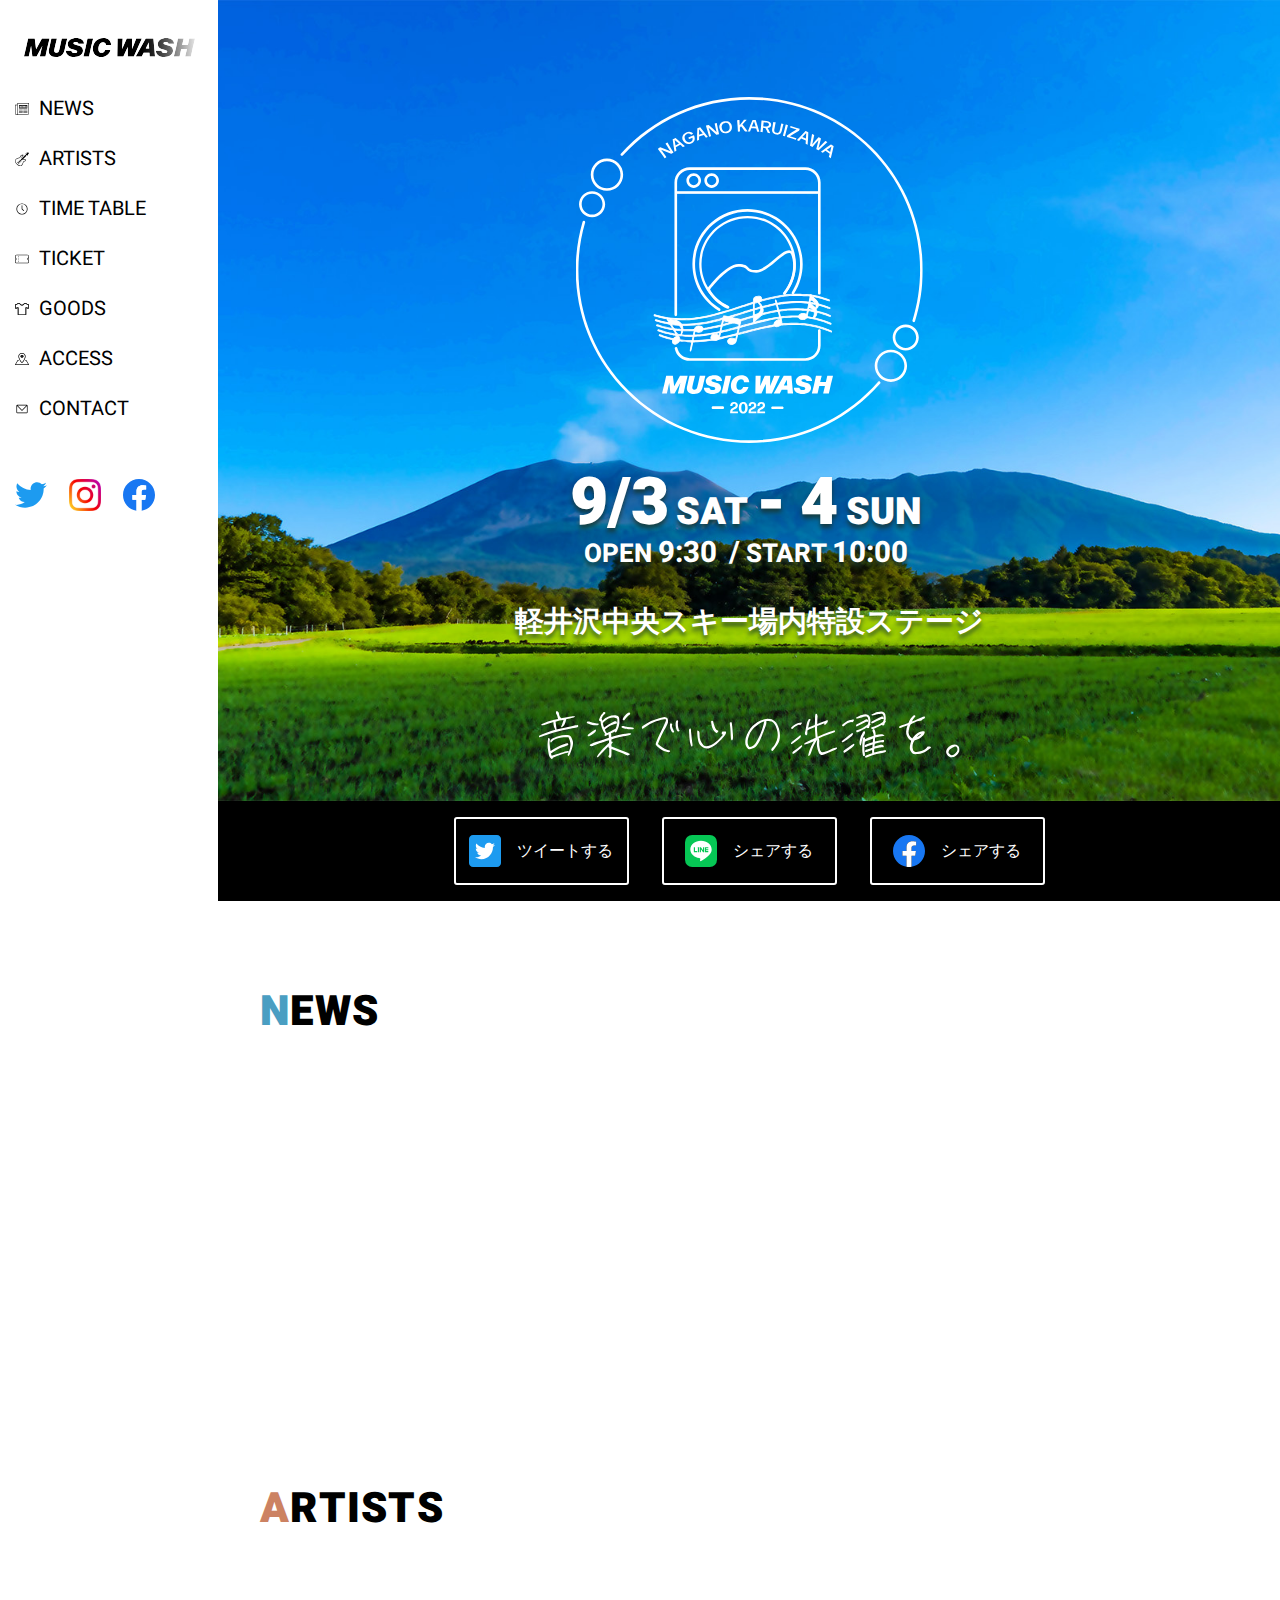
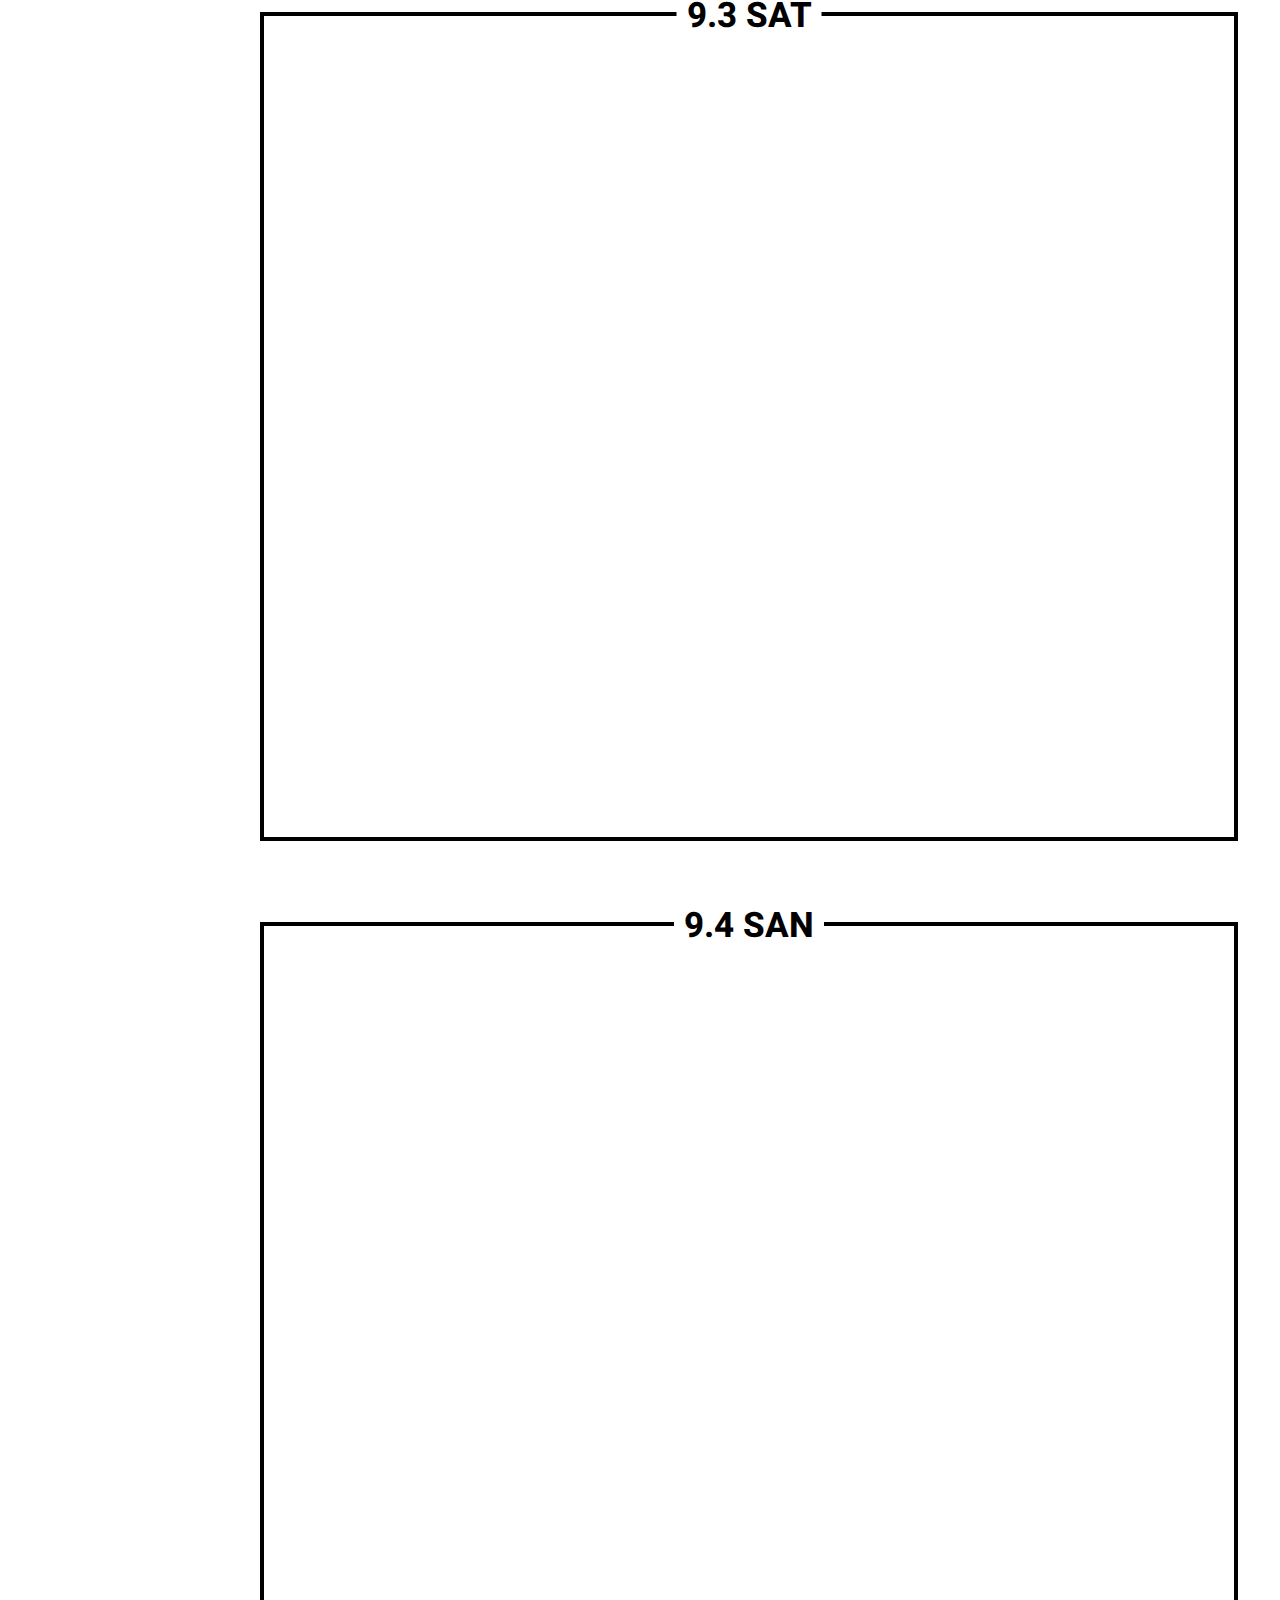
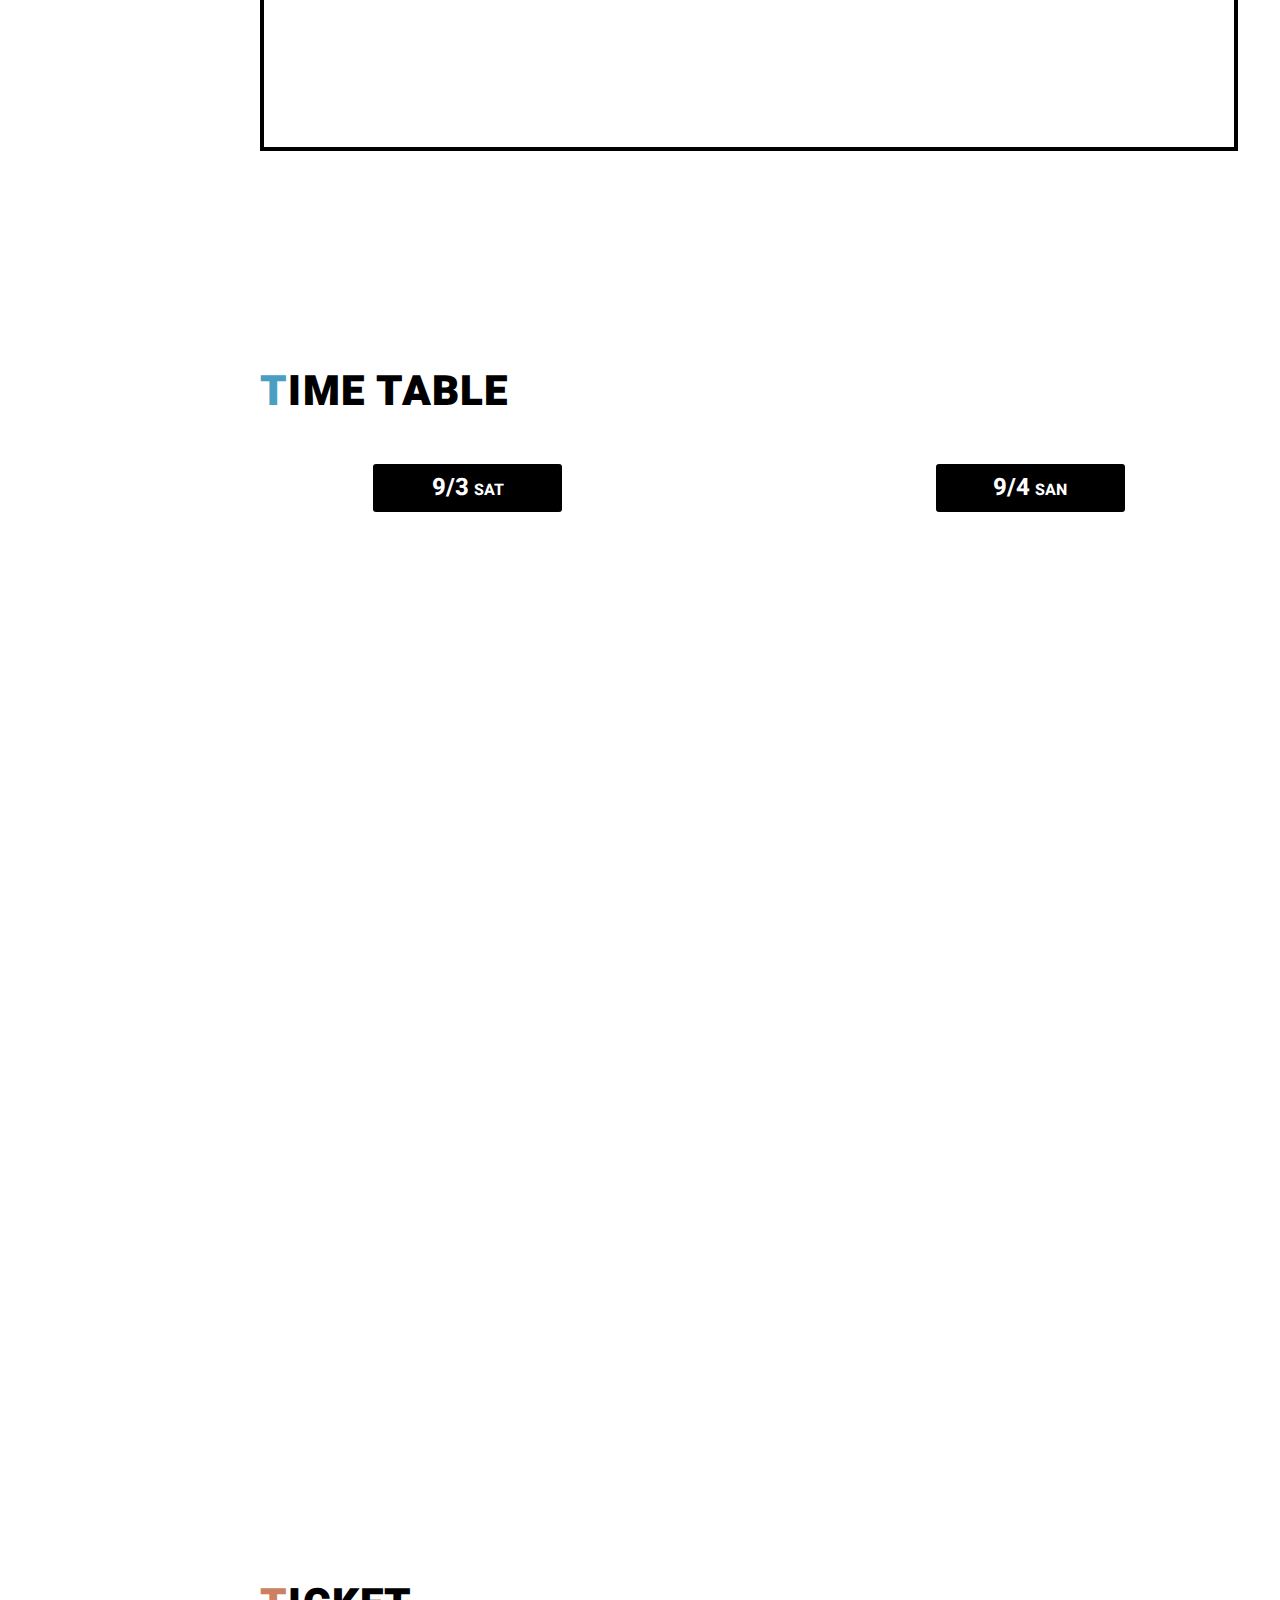
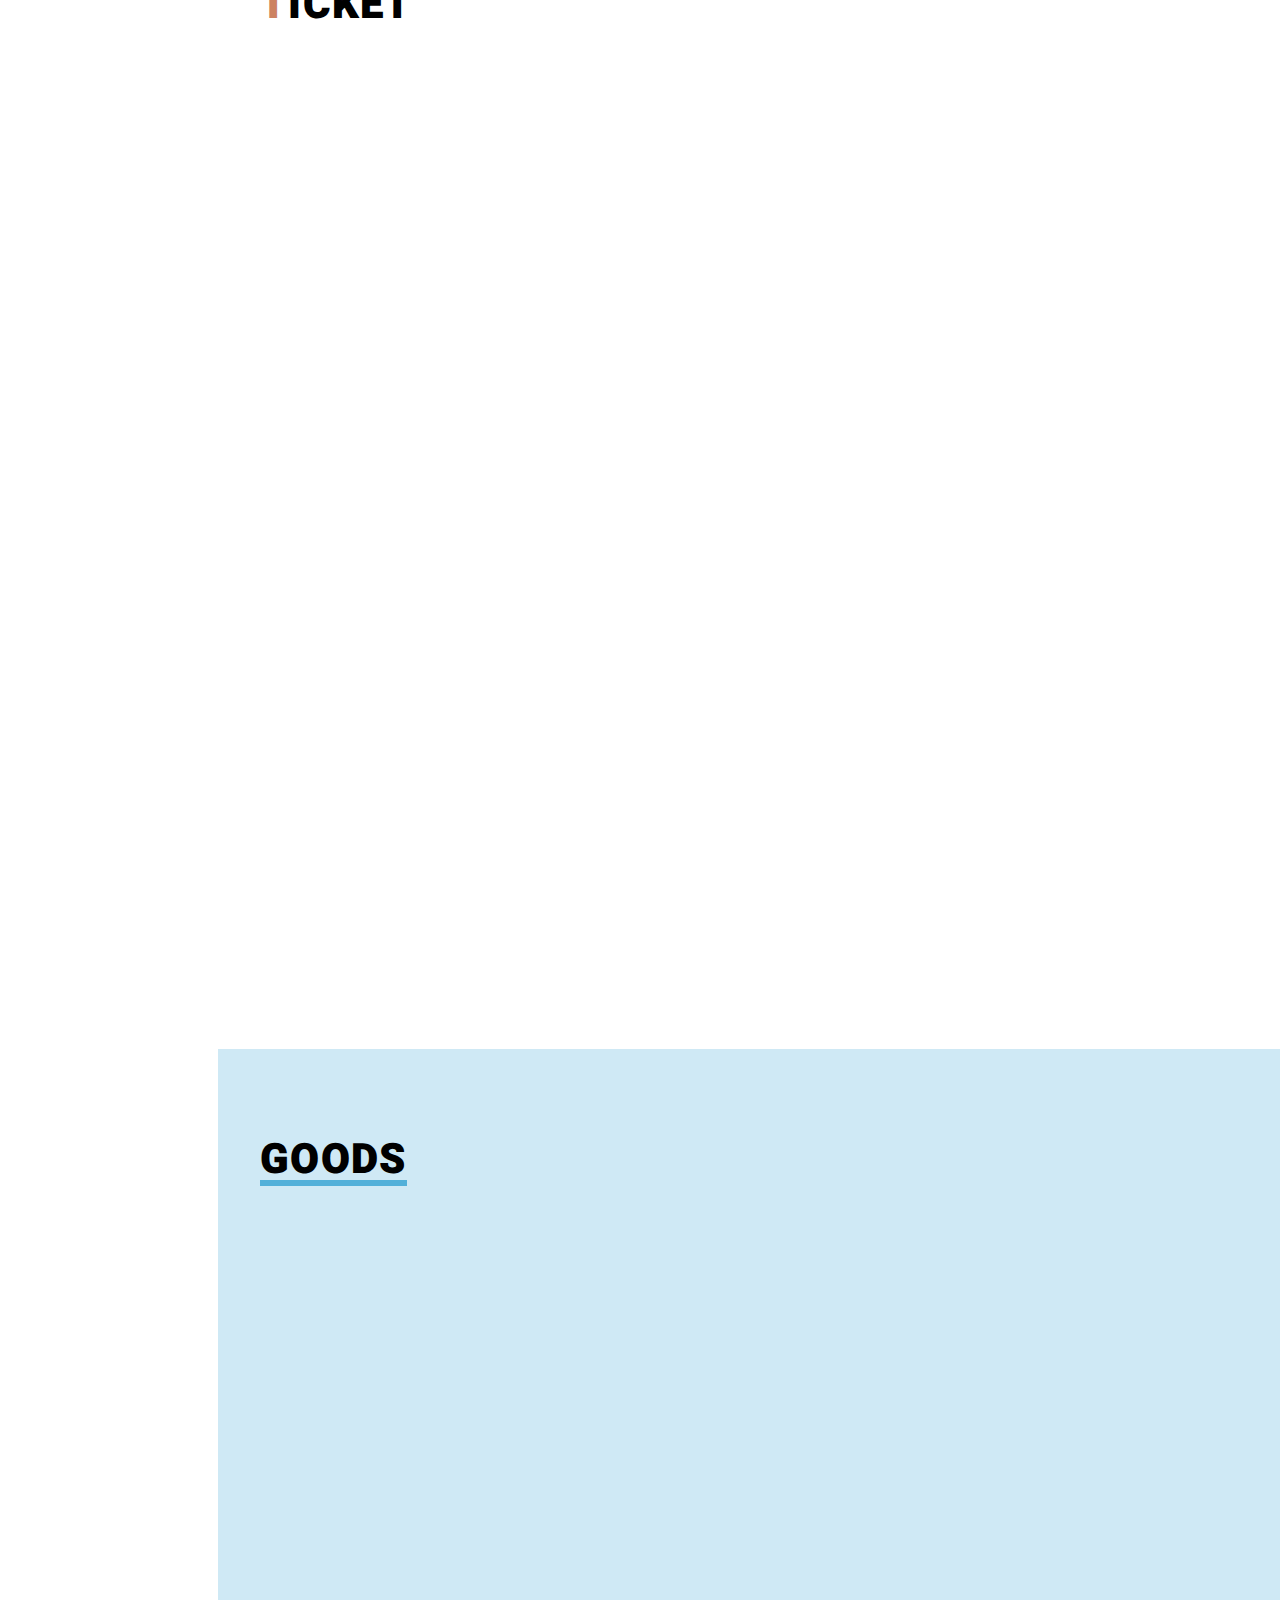
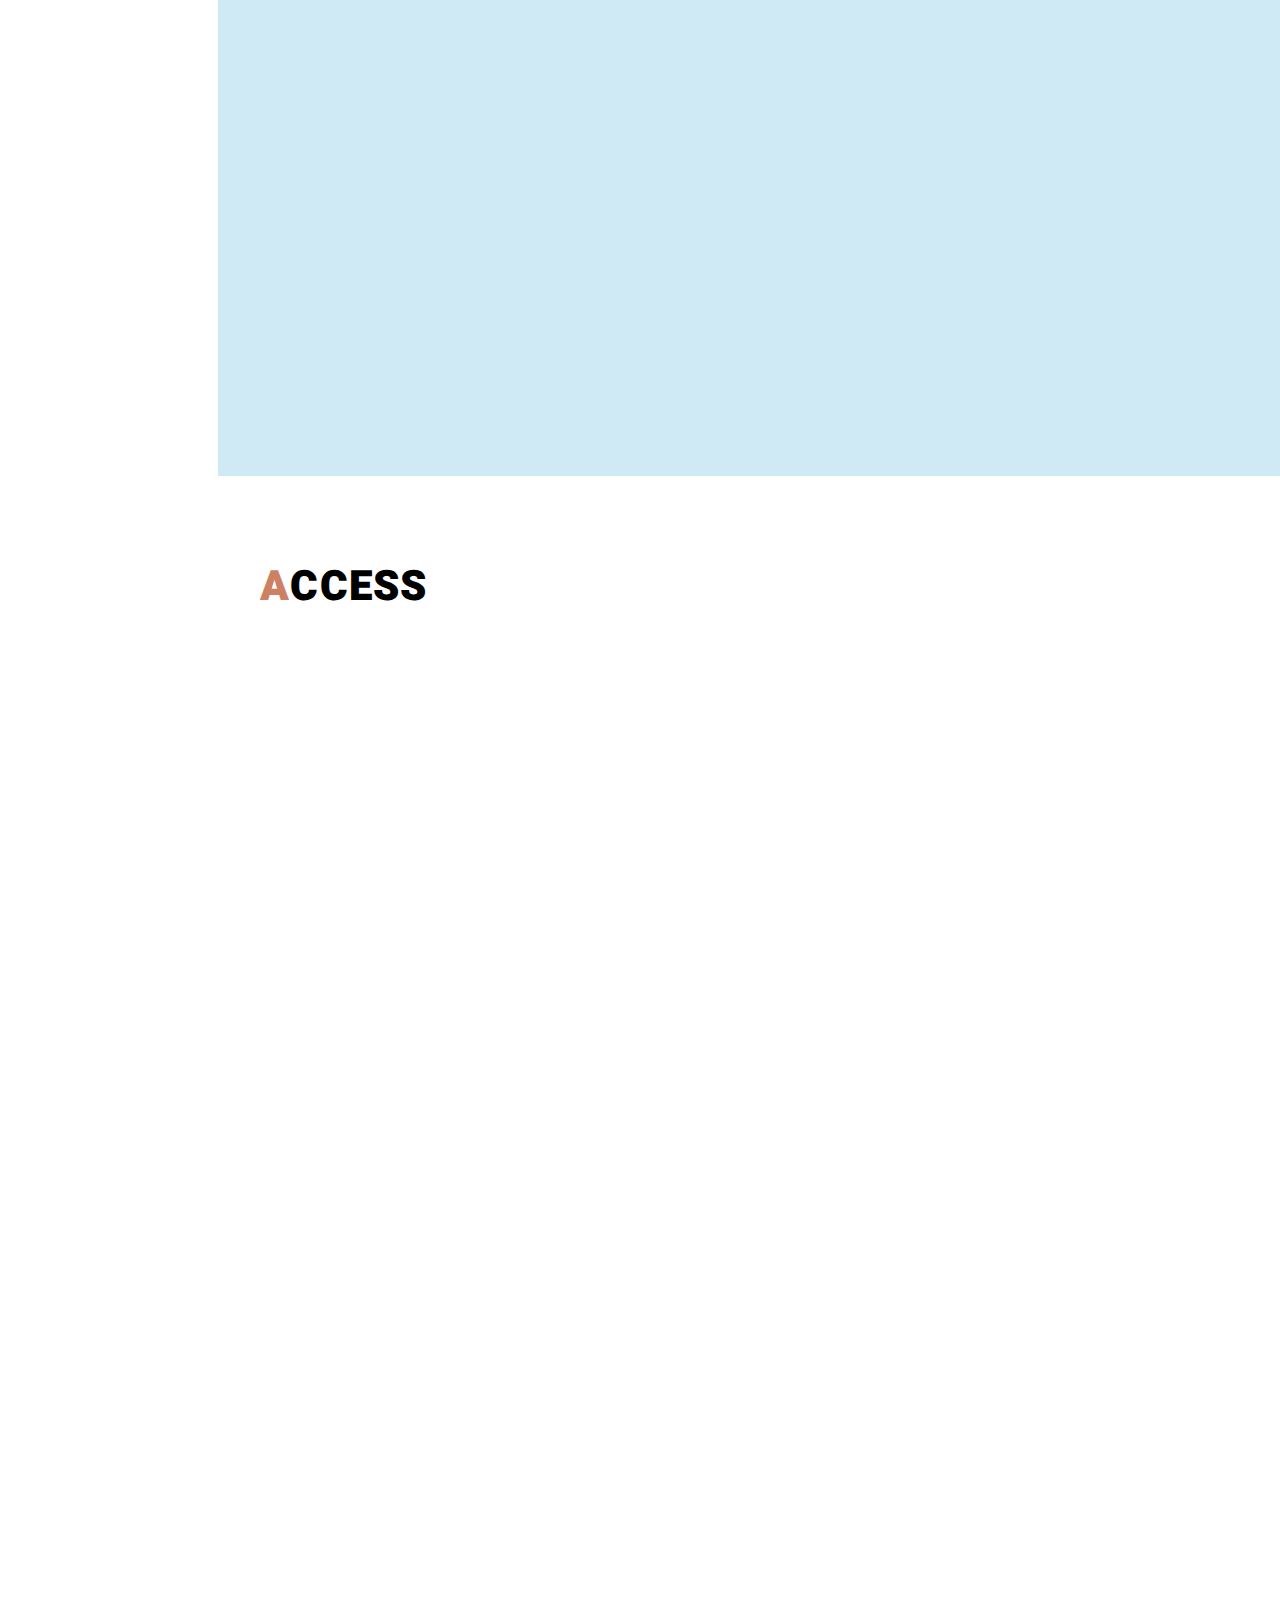
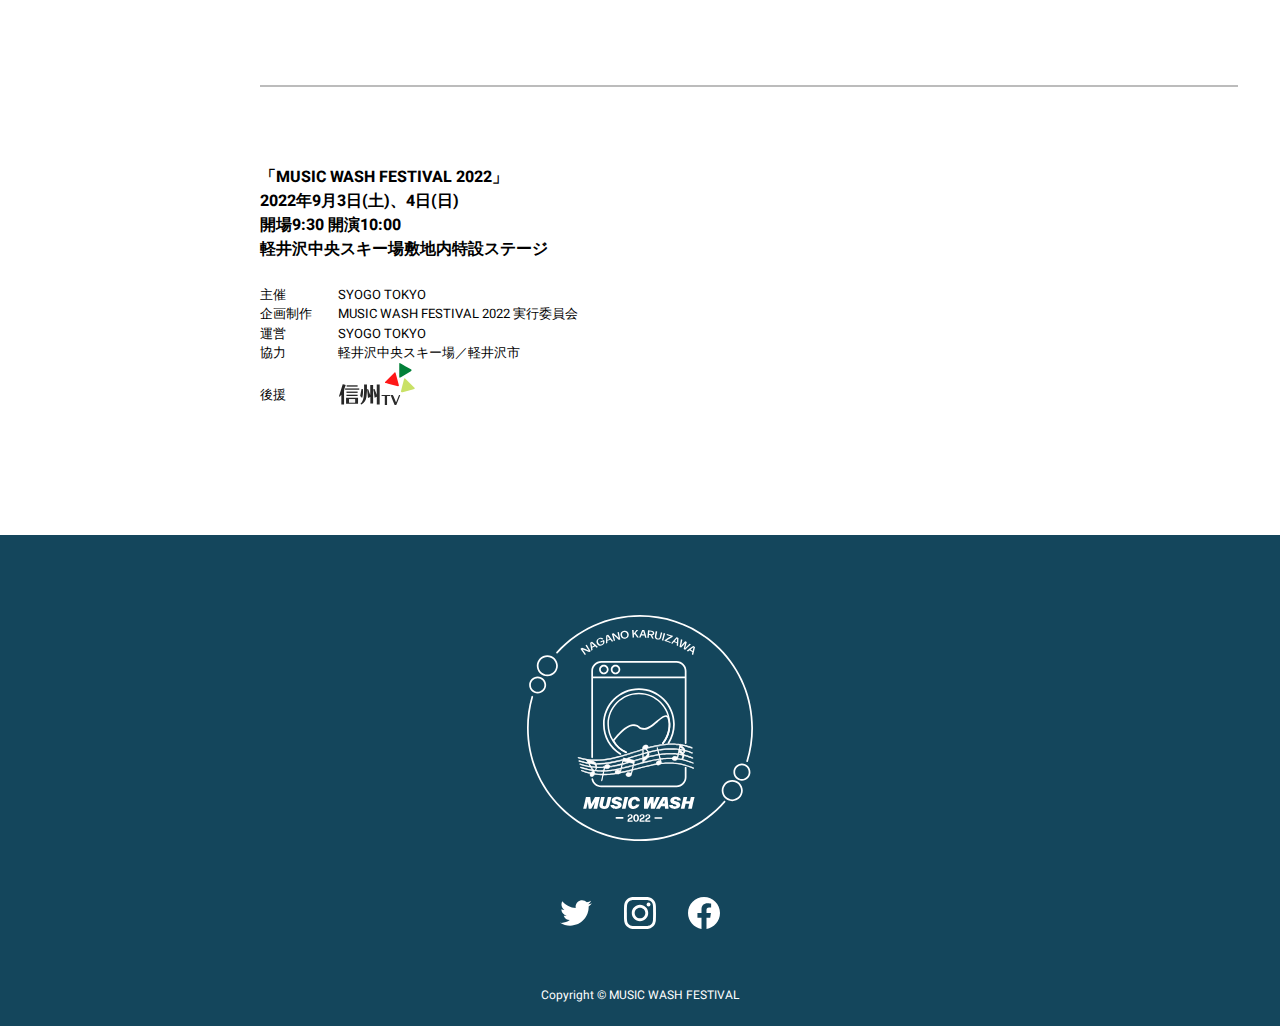
==== commit 9b58ad33: "スクロールでフェードインするアニメーション実装" ====
--- a/index.html
+++ b/index.html
@@ -127,7 +127,7 @@
       <article id="news">
         <div class="inner">
           <h2><span>N</span>EWS</h2>
-          <dl>
+          <dl class="fd fade_off">
             <dt>2022.8.30</dt>
             <dd><a href="#time_table">タイムテーブルを更新しました。</a></dd>
             <dt>2022.8.20</dt>
@@ -143,7 +143,7 @@
           <h2><span>A</span>RTISTS</h2>
           <section>
             <h3>9.3&nbsp;SAT</h3>
-            <div>
+            <div class="fd fade_off">
               <div>
                 <a href="#modal_1" class="modal_1">
                   <picture>
@@ -195,7 +195,7 @@
               </div>
               <!-- モーダルボックス .modalの終了タグ -->
             </div>
-            <div>
+            <div class="fd fade_off">
               <div>
                 <a href="#modal_2" class="modal_2">
                   <picture>
@@ -247,7 +247,7 @@
               </div>
               <!-- モーダルボックス .modalの終了タグ -->
             </div>
-            <div>
+            <div class="fd fade_off">
               <div>
                 <a href="#modal_3" class="modal_3">
                   <picture>
@@ -299,7 +299,7 @@
               </div>
               <!-- モーダルボックス .modalの終了タグ -->
             </div>
-            <div>
+            <div class="fd fade_off">
               <div>
                 <a href="#modal_4" class="modal_4">
                   <picture>
@@ -351,7 +351,7 @@
               </div>
               <!-- モーダルボックス .modalの終了タグ -->
             </div>
-            <div>
+            <div class="fd fade_off">
               <div>
                 <a href="#modal_5" class="modal_5">
                   <picture>
@@ -403,7 +403,7 @@
               </div>
               <!-- モーダルボックス .modalの終了タグ -->
             </div>
-            <div>
+            <div class="fd fade_off">
               <div>
                 <a href="#modal_6" class="modal_6">
                   <picture>
@@ -455,7 +455,7 @@
               </div>
               <!-- モーダルボックス .modalの終了タグ -->
             </div>
-            <div>
+            <div class="fd fade_off">
               <div>
                 <a href="#modal_7" class="modal_7">
                   <picture>
@@ -507,7 +507,7 @@
               </div>
               <!-- モーダルボックス .modalの終了タグ -->
             </div>
-            <div>
+            <div class="fd fade_off">
               <div>
                 <a href="#modal_8" class="modal_8">
                   <picture>
@@ -559,7 +559,7 @@
               </div>
               <!-- モーダルボックス .modalの終了タグ -->
             </div>
-            <div>
+            <div class="fd fade_off">
               <div>
                 <a href="#modal_9" class="modal_9">
                   <picture>
@@ -611,7 +611,7 @@
               </div>
               <!-- モーダルボックス .modalの終了タグ -->
             </div>
-            <div>
+            <div class="fd fade_off">
               <div>
                 <a href="#modal_10" class="modal_10">
                   <picture>
@@ -663,7 +663,7 @@
               </div>
               <!-- モーダルボックス .modalの終了タグ -->
             </div>
-            <div>
+            <div class="fd fade_off">
               <div>
                 <a href="#modal_11" class="modal_11">
                   <picture>
@@ -715,7 +715,7 @@
               </div>
               <!-- モーダルボックス .modalの終了タグ -->
             </div>
-            <div>
+            <div class="fd fade_off">
               <div>
                 <a href="#modal_12" class="modal_12">
                   <picture>
@@ -770,7 +770,7 @@
           </section>
           <section>
             <h3>9.4&nbsp;SAN</h3>
-            <div>
+            <div class="fd fade_off">
               <div>
                 <a href="#modal_13" class="modal_13">
                   <picture>
@@ -822,7 +822,7 @@
               </div>
               <!-- モーダルボックス .modalの終了タグ -->
             </div>
-            <div>
+            <div class="fd fade_off">
               <div>
                 <a href="#modal_14" class="modal_14">
                   <picture>
@@ -874,7 +874,7 @@
               </div>
               <!-- モーダルボックス .modalの終了タグ -->
             </div>
-            <div>
+            <div class="fd fade_off">
               <div>
                 <a href="#modal_15" class="modal_15">
                   <picture>
@@ -926,7 +926,7 @@
               </div>
               <!-- モーダルボックス .modalの終了タグ -->
             </div>
-            <div>
+            <div class="fd fade_off">
               <div>
                 <a href="#modal_16" class="modal_16">
                   <picture>
@@ -978,7 +978,7 @@
               </div>
               <!-- モーダルボックス .modalの終了タグ -->
             </div>
-            <div>
+            <div class="fd fade_off">
               <div>
                 <a href="#modal_17" class="modal_17">
                   <picture>
@@ -1030,7 +1030,7 @@
               </div>
               <!-- モーダルボックス .modalの終了タグ -->
             </div>
-            <div>
+            <div class="fd fade_off">
               <div>
                 <a href="#modal_18" class="modal_18">
                   <picture>
@@ -1082,7 +1082,7 @@
               </div>
               <!-- モーダルボックス .modalの終了タグ -->
             </div>
-            <div>
+            <div class="fd fade_off">
               <div>
                 <a href="#modal_19" class="modal_19">
                   <picture>
@@ -1134,7 +1134,7 @@
               </div>
               <!-- モーダルボックス .modalの終了タグ -->
             </div>
-            <div>
+            <div class="fd fade_off">
               <div>
                 <a href="#modal_20" class="modal_20">
                   <picture>
@@ -1186,7 +1186,7 @@
               </div>
               <!-- モーダルボックス .modalの終了タグ -->
             </div>
-            <div>
+            <div class="fd fade_off">
               <div>
                 <a href="#modal_21" class="modal_21">
                   <picture>
@@ -1238,7 +1238,7 @@
               </div>
               <!-- モーダルボックス .modalの終了タグ -->
             </div>
-            <div>
+            <div class="fd fade_off">
               <div>
                 <a href="#modal_22" class="modal_22">
                   <picture>
@@ -1290,7 +1290,7 @@
               </div>
               <!-- モーダルボックス .modalの終了タグ -->
             </div>
-            <div>
+            <div class="fd fade_off">
               <div>
                 <a href="#modal_23" class="modal_23">
                   <picture>
@@ -1342,7 +1342,7 @@
               </div>
               <!-- モーダルボックス .modalの終了タグ -->
             </div>
-            <div>
+            <div class="fd fade_off">
               <div>
                 <a href="#modal_24" class="modal_24">
                   <picture>
@@ -1411,7 +1411,7 @@
               <div class="date_label">9/4<span>SAN</span></div>
             </div>
           </div>
-          <div class="time_table day_1">
+          <div class="time_table day_1 fd fade_off">
             <div class="time_table_row heading">
               <div class="time"></div>
               <div class="stage stage_1">
@@ -1564,7 +1564,7 @@
             <!--.time_table_rowの終了タグ-->
           </div>
           <!--.time_table day_1の終了タグ-->
-          <div class="time_table day_2">
+          <div class="time_table day_2 fd fade_off">
             <div class="time_table_row heading">
               <div class="time"></div>
               <div class="stage stage_1">
@@ -1724,21 +1724,21 @@
         <div class="inner">
           <h2><span>T</span>ICKET</h2>
           <div class="tickets">
-            <section class="ticket">
+            <section class="ticket fd fade_off">
               <h3><span class="day_1">9/3</span>SAT</h3>
               <p>1日券<span>7,000</span>円</p>
             </section>
-            <section class="ticket">
+            <section class="ticket fd fade_off">
               <h3><span class="day_2">9/4</span>SAN</h3>
               <p>1日券<span>7,000</span>円</p>
             </section>
-            <section class="ticket">
+            <section class="ticket fd fade_off">
               <h3><span class="day_1">9/3</span>SAT・<span class="day_2">9/4</span>SAN</h3>
               <p>2日通し券<span>12,000</span>円</p>
             </section>
           </div>
           <!-- .ticketsの終了タグ -->
-          <div class="note">
+          <div class="note fd fade_off">
             <p>※入園料・消費税込み</p>
             <p>※未就学児無料（保護者同伴必須）</p>
             <p>※出演者は変更・キャンセルになる場合がございます。</p>
@@ -1747,8 +1747,8 @@
         </div>
         <!--.innerの終了タグ-->
         <div class="buy_ticket">
-          <div class="heading">TICKET NOW ON SALE!</div>
-          <ul>
+          <div class="heading fd fade_off">TICKET NOW ON SALE!</div>
+          <ul class="fd fade_off">
             <li><a href="https://eplus.jp/" target="_blank">イープラスで購入する</a></li>
             <li><a href="https://t.pia.jp/" target="_blank">チケットぴあで購入する</a></li>
             <li><a href="https://l-tike.com/" target="_blank">ローソンチケットで購入する</a></li>
@@ -1760,7 +1760,7 @@
         <div class="inner">
           <h2><span>G</span>OODS</h2>
           <div class="goods_outer">
-            <section class="goods">
+            <section class="goods fd fade_off">
               <a
                 href="images/goods/tshirts_1.svg"
                 data-lightbox="goods_images"
@@ -1778,7 +1778,7 @@
               <p class="goods-size">S/M/L/XL</p>
               <p class="goods-price">¥3500（税込）</p>
             </section>
-            <section class="goods">
+            <section class="goods fd fade_off">
               <a
                 href="images/goods/tshirts_2.svg"
                 data-lightbox="goods_images"
@@ -1796,7 +1796,7 @@
               <p class="goods-size">S/M/L/XL</p>
               <p class="goods-price">¥3500（税込）</p>
             </section>
-            <section class="goods">
+            <section class="goods fd fade_off">
               <a
                 href="images/goods/tshirts_3.svg"
                 data-lightbox="goods_images"
@@ -1814,7 +1814,7 @@
               <p class="goods-size">S/M/L/XL</p>
               <p class="goods-price">¥3500（税込）</p>
             </section>
-            <section class="goods">
+            <section class="goods fd fade_off">
               <a
                 href="images/goods/tshirts_4.svg"
                 data-lightbox="goods_images"
@@ -1832,7 +1832,7 @@
               <p class="goods-size">S/M/L/XL</p>
               <p class="goods-price">¥3500（税込）</p>
             </section>
-            <section class="goods">
+            <section class="goods fd fade_off">
               <a
                 href="images/goods/towel_2.svg"
                 data-lightbox="goods_images"
@@ -1850,7 +1850,7 @@
               <p class="goods-size">20cm×110cm</p>
               <p class="goods-price">¥1500（税込）</p>
             </section>
-            <section class="goods">
+            <section class="goods fd fade_off">
               <a
                 href="images/goods/towel_1.svg"
                 data-lightbox="goods_images"
@@ -1868,7 +1868,7 @@
               <p class="goods-size">20cm×110cm</p>
               <p class="goods-price">¥1500（税込）</p>
             </section>
-            <section class="goods">
+            <section class="goods fd fade_off">
               <a
                 href="images/goods/totebag.svg"
                 data-lightbox="goods_images"
@@ -1886,7 +1886,7 @@
               <p class="goods-size">36cm×37cm×11cm</p>
               <p class="goods-price">¥1000（税込）</p>
             </section>
-            <section class="goods">
+            <section class="goods fd fade_off">
               <a
                 href="images/goods/bottle.svg"
                 data-lightbox="goods_images"
@@ -1911,7 +1911,7 @@
       <article id="access">
         <div class="inner">
           <h2><span>A</span>CCESS</h2>
-          <section class="place">
+          <section class="place fd fade_off">
             <h3>会場</h3>
             <p class="zip">〒000-0000</p>
             <p class="address">長野県北佐久郡軽井沢町大字軽井沢1016-87</p>
--- a/css/style.css
+++ b/css/style.css
@@ -199,9 +199,14 @@
   top: 12.25px;
   left: 50%;
   transform: translateX(-50%);
+  transition: opacity 0.7s;
+}
+header h1:hover {
+  opacity: 0.7;
 }
 header h1 img {
   vertical-align: middle;
+  transition: 1s;
 }
 header a.btnTicket {
   position: absolute;
@@ -214,6 +219,10 @@
   border-radius: 3px;
   font-size: 14px;
   font-family: "Heebo-Bold";
+  transition: opacity 0.7s;
+}
+header a.btnTicket:hover {
+  opacity: 0.7;
 }
 header a.btnTicket .icon {
   padding-right: 4px;
@@ -309,6 +318,10 @@
   padding: 16px 0;
   border: 2px solid #fff;
   border-radius: 3px;
+  transition: opacity 0.7s;
+}
+.sns_share ul li:hover {
+  opacity: 0.7;
 }
 .sns_share ul li img {
   width: 32px;
@@ -428,6 +441,9 @@
   background-color: #d5d5d5;
   cursor: pointer;
   transition: 0.8s;
+}
+article#time_table .date_select:hover {
+  opacity: 0.8;
 }
 article#time_table .date_select.is_active {
   color: #fff;
@@ -837,6 +853,17 @@
   font-size: 20px;
 }
 
+.fade_off {
+  opacity: 0;
+  transform: translateY(50px);
+  transition: 1s;
+}
+
+.fade_on {
+  opacity: 1;
+  transform: translateY(0px);
+}
+
 body.contact .main_button {
   text-align: center;
 }
@@ -850,6 +877,11 @@
   width: 44.393vw;
   padding: 10px 0;
   font-weight: bold;
+  transition: opacity 0.7s;
+}
+body.contact .main_button input[type=submit]:hover,
+body.contact .main_button input[type=button]:hover {
+  opacity: 0.7;
 }
 body.contact main article {
   padding: 60px 0 100px;
@@ -897,6 +929,10 @@
   cursor: pointer;
   font-weight: bold;
   color: #000;
+  transition: opacity 0.7s;
+}
+body.contact-confirm main article form .back_button input:hover {
+  opacity: 0.7;
 }
 body.contact-complete .message {
   display: flex;
